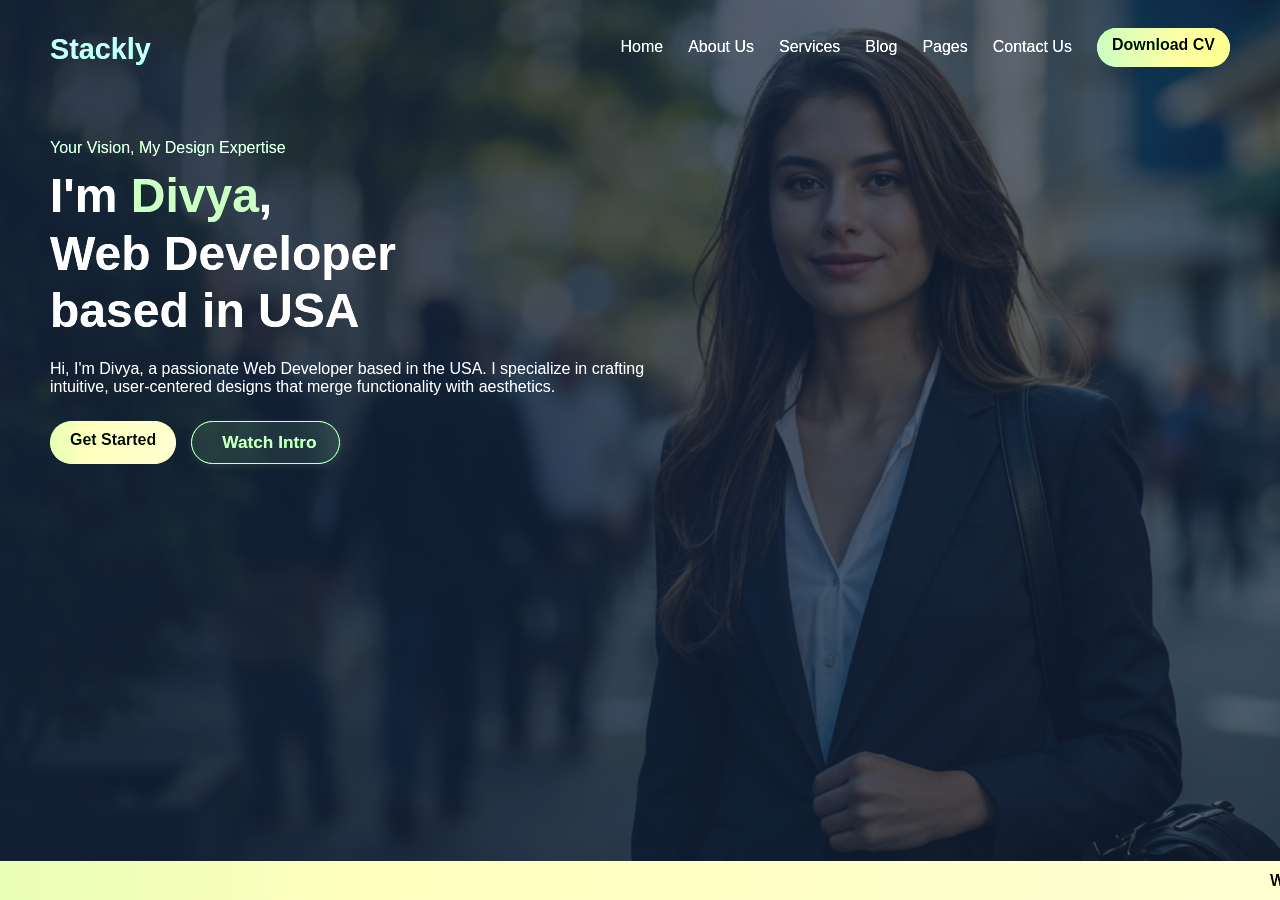
==== index.html @ 7c23a024 "Add files via upload" ====
<!DOCTYPE html>
<html lang="en">
<head>
  <meta charset="UTF-8" />
  <meta name="viewport" content="width=device-width, initial-scale=1.0" />
  <title>stackly  Portfolio</title>
  <link rel="stylesheet" href="style.css" />
</head>
<body>
  <header class="hero">
    <div class="container">
    <nav class="navbar">
      <div class="logo">Stackly</div>
      <div class="nav-toggle" id="navToggle" aria-label="Toggle navigation" tabindex="0">
        <span></span>
        <span></span>
        <span></span>
      </div>
      <ul class="nav-links" id="navLinks">
        <li><a href="home2.html">Home</a></li>
        <li><a href="about.html">About Us</a></li>
        <li><a href="service.html">Services</a></li>
        <li><a href="blog.html">Blog</a></li>
        <li><a href="404.html">Pages</a></li>
        <li><a href="404.html">Contact Us</a></li>
        <li><a href="404.html" class="btn">Download CV</a></li>
      </ul>
    </nav>

    <div class="hero-content">
      <div class="text">
        <p class="subtitle">Your Vision, My Design Expertise</p>
        <h1>I'm <span class="highlight">divya</span>,<br>Web Developer<br>based in USA</h1>
        <p class="description">
          Hi, I'm Divya, a passionate Web Developer based in the USA. I specialize in crafting intuitive, user-centered designs that merge functionality with aesthetics.
        </p>
        
<div class="buttons">
  <a href="404.html" class="btn">Get Started</a>
  <a href="404.html" class="watch-btn" target="_blank">
    <i class="fas fa-play-circle"></i> Watch Intro
  </a>
</div>

      </div>
    </div>
    </div>
    <div class="service-scroll" data-text="WEBSITE DESIGN ✦ MOBILE APP DESIGN ✦ WIREFRAME DESIGN ✦ DASHBOARD DESIGN ✦ PRODUCT UX  WEBSITE DESIGN ✦ MOBILE APP DESIGN ✦ WIREFRAME DESIGN ✦ DASHBOARD DESIGN ✦ PRODUCT UX">
</div>
  </header>
  <script src="js/navbar.js"></script>
</body>
</html>
---- style.css ----
* {
  margin: 0;
  padding: 0;
  box-sizing: border-box;
}
body {
  font-family: 'Segoe UI', sans-serif;
  background-color: #0f1a2b;
  color: #fff;
  overflow-x: hidden;
}
.hero {
  background: linear-gradient(to right, rgba(15, 26, 43, 0.9), rgba(15, 26, 43, 0.7)),
              url('image/hero-bg.jpg') no-repeat top center/cover;
  min-height: 100vh;
  background-size: cover;
  background-position: top center;
  z-index: 1;
  position: relative;
  animation: fadeIn 2s ease-in;
  filter: brightness(1.25);
}

.container {
  padding: 20px 50px;

}
.navbar {
  display: flex;
  justify-content: space-between;
  align-items: center;
  
}
.logo {
  font-size: 1.8rem;
  font-weight: bold;
  color: #9effd8;
  animation: slideLeft 1s ease-out;
}
.nav-links {
  display: flex;
  gap: 25px;
  list-style: none;
  align-items: center;
}
.nav-links a {
  color: #fff;
  text-decoration: none;
  font-weight: 500;
  position: relative;
  transition: color 0.3s;
  overflow-x: auto;
  flex-wrap: wrap;
}
.nav-links a:hover {
  color: #aaffd1;
}
.nav-links .btn {
  background: linear-gradient(90deg, #a3ff9b, #e6ff74);
  padding: 8px 15px;
  border-radius: 20px;
  color: #000;
  font-weight: bold;
  white-space: nowrap;
  max-width: 100%;
  box-sizing: border-box;
  display: inline-block;
  margin: 8px 0;
  text-align: center;
  transition: transform 0.3s;
}
.nav-links .btn:hover {
  transform: scale(1.05);
}

/* Responsive Navbar Styles */
    .navbar {
      position: relative;
    }
    .nav-toggle {
      display: none;
      flex-direction: column;
      justify-content: center;
      width: 40px;
      height: 40px;
      cursor: pointer;
      z-index: 1001;
    }
    .nav-toggle span {
      height: 4px;
      width: 28px;
      background: #a4ff9f;
      margin: 5px 0;
      border-radius: 2px;
      transition: 0.3s;
      display: block;
    }
    @media (max-width: 900px) {
      .container {
        padding: 20px 15px;
      }
      .navbar {
        flex-direction: column;
        align-items: flex-start;
      }
      .nav-links {
        flex-direction: column;
        gap: 0;
        position: absolute;
        top: 60px;
        left: 0;
        width: 100%;
        background: rgba(15, 26, 43, 0.98);
        border-radius: 0 0 12px 12px;
        box-shadow: 0 8px 32px rgba(31,38,135,0.18);
        max-height: 0;
        overflow: hidden;
        transition: max-height 0.35s cubic-bezier(.68,-0.55,.27,1.55);
        z-index: 1000;
      }
      .nav-links.open {
        max-height: 500px;
        padding: 10px 0 15px 0;
      }
      .nav-links li {
        margin: 0;
        padding: 12px 24px;
        width: 100%;
        text-align: left;
        border-bottom: 1px solid rgba(255,255,255,0.07);
      }
      .nav-links li:last-child {
        border-bottom: none;
      }
      .nav-toggle {
        display: flex;
        position: absolute;
        right: 10px;
        top: 10px;
      }
    }
    @media (max-width: 600px) {
      .logo {
        font-size: 1.2rem;
      }
      .hero-content {
        padding-top: 30px;
      }
      .nav-links li {
        padding: 10px 16px;
        font-size: 1rem;
      }
    }
    /* Hamburger animation */
    .nav-toggle.active span:nth-child(1) {
      transform: translateY(9px) rotate(45deg);
    }
    .nav-toggle.active span:nth-child(2) {
      opacity: 0;
    }
    .nav-toggle.active span:nth-child(3) {
      transform: translateY(-9px) rotate(-45deg);
    }

.hero-content {
  display: flex;
  align-items: center;
  justify-content: space-between;
  padding-top: 60px;
  flex-wrap: wrap;
}
.text {
  max-width: 600px;
  animation: slideUp 1.5s ease forwards;
}
.subtitle {
  color: #c1ffc6;
  margin-bottom: 10px;
  opacity: 0;
  animation: fadeInText 1.2s ease-in-out forwards 0.2s;
}
h1 {
  font-size: 3rem;
  margin-bottom: 20px;
  line-height: 1.2;
  opacity: 0;
  animation: fadeInText 1.2s ease-in-out forwards 0.5s;
}
.highlight {
  color: #a4ff9f;
  text-transform: capitalize;
}
.description {
  margin-bottom: 25px;
  color: #d8d8d8;
  opacity: 0;
  animation: fadeInText 1.2s ease-in-out forwards 0.8s;
}
.buttons {
  display: flex;
  gap: 15px;
  opacity: 0;
  animation: fadeInText 1.2s ease-in-out forwards 1.1s;
}
.btn {
  background: linear-gradient(90deg, #baff91, #f8ffa8);
  padding: 10px 20px;
  border-radius: 30px;
  text-decoration: none;
  font-weight: bold;
  color: #000;
  animation: pulse 2s infinite;
}
.watch-btn {
  color: #a4ff9f;
  font-weight: bold;
  text-decoration: none;
  background: rgba(164,255,159,0.08);
  border-radius: 30px;
  padding: 10px 22px;
  display: inline-flex;
  align-items: center;
  gap: 8px;
  transition: background 0.2s, color 0.2s, transform 0.2s;
  font-size: 1.08rem;
  border: 1.5px solid #a4ff9f;
  box-shadow: 0 2px 8px rgba(164,255,159,0.08);
}
.watch-btn:hover {
  background: #a4ff9f;
  color: #212121;
  transform: scale(1.07);
}
.watch-btn i {
  font-size: 1.2em;
}
.image img {
  width: 350px;
  border-radius: 15px;
  box-shadow: 0 0 20px rgba(255, 255, 255, 0.1);
  opacity: 0;
  transform: translateX(80px);
  animation: slideRight 1.5s ease-out forwards 1.2s;
}

.service-scroll {
  position: absolute;
  bottom: 0;
  width: 100%;
  background: linear-gradient(90deg, #baff91, #f8ffa8);
  color: #000;
  padding: 10px;
  text-align: center;
  font-weight: bold;
  overflow: hidden;
  white-space: nowrap;
  margin: 0px;
}
.service-scroll::after {
  content: attr(data-text);
  display: inline-block;
  padding-left: 100%;
  animation: marquee 30s linear infinite;
}

/* Animations */
@keyframes fadeIn {
  0% {opacity: 0;}
  100% {opacity: 1;}
}

@keyframes slideUp {
  0% {transform: translateY(30px); opacity: 0;}
  100% {transform: translateY(0); opacity: 1;}
}

@keyframes slideRight {
  0% {transform: translateX(80px); opacity: 0;}
  100% {transform: translateX(0); opacity: 1;}
}

@keyframes slideLeft {
  0% {transform: translateX(-50px); opacity: 0;}
  100% {transform: translateX(0); opacity: 1;}
}

@keyframes fadeInText {
  0% {opacity: 0; transform: translateY(20px);}
  100% {opacity: 1; transform: translateY(0);}
}

@keyframes marquee {
  0% {transform: translateX(0);}
  100% {transform: translateX(-100%);}
}

@keyframes pulse {
  0%, 100% {box-shadow: 0 0 0 0 rgba(255,255,255,0.5);}
  50% {box-shadow: 0 0 15px 8px rgba(255,255,255,0);}
}

/* Responsive */
@media (max-width: 768px) {
  .hero-content {
    flex-direction: column;
    text-align: center;
  }
  .image img {
    width: 80%;
    margin-top: 20px;
  }
  .nav-links {
    flex-direction: column;
    gap: 10px;
  }
}

/* ...existing code... */

/* 404 Page Animation */
@keyframes bounceIn {
  0% {
    transform: scale(0.7);
    opacity: 0;
  }
  60% {
    transform: scale(1.05);
    opacity: 1;
  }
  80% {
    transform: scale(0.95);
  }
  100% {
    transform: scale(1);
    opacity: 1;
  }
}

/* 404 page card animation */
.notfound-card {
  animation: bounceIn 1s cubic-bezier(.68,-0.55,.27,1.55);
}

/* 404 code text animation */
.notfound-code {
  animation: pulse 2s infinite;
}

/* ...existing code... */
/* ...existing code... */

/* Neon Glow Animation for Logo */
@keyframes neonGlow {
  0%, 100% {
    text-shadow:
      0 0 8px #a4ff9f,
      0 0 16px #a4ff9f,
      0 0 24px #a4ff9f,
      0 0 32px #61379c;
    color: #a4ff9f;
  }
  50% {
    text-shadow:
      0 0 16px #fff,
      0 0 32px #a4ff9f,
      0 0 48px #61379c;
    color: #fff;
  }
}
.logo {
  /* ...existing code... */
  animation: slideLeft 1s ease-out, neonGlow 2.5s infinite alternate;
}

/* Floating Up Animation for Buttons */
@keyframes floatUp {
  0% { transform: translateY(0);}
  50% { transform: translateY(-10px);}
  100% { transform: translateY(0);}
}
.buttons .btn,
.buttons .watch-btn {
  animation: floatUp 2.5s ease-in-out infinite;
}

/* Animated Gradient Border for .btn */
@keyframes gradientBorder {
  0% { box-shadow: 0 0 0 0 #a4ff9f, 0 0 0 0 #61379c;}
  50% { box-shadow: 0 0 16px 4px #a4ff9f, 0 0 32px 8px #61379c;}
  100% { box-shadow: 0 0 0 0 #a4ff9f, 0 0 0 0 #61379c;}
}
.btn {
  /* ...existing code... */
  animation: pulse 2s infinite, gradientBorder 3s infinite;
}

/* Animated Underline on nav-links hover */
.nav-links a::after {
  content: '';
  display: block;
  width: 0;
  height: 2px;
  background: linear-gradient(90deg, #a4ff9f, #61379c);
  transition: width 0.4s cubic-bezier(.68,-0.55,.27,1.55);
  margin-top: 3px;
  border-radius: 2px;
}
.nav-links a:hover::after {
  width: 100%;
}

/* Hero Content Fade-in with Delay */
.hero-content > .text > * {
  opacity: 0;
  animation: fadeInText 1s forwards;
}
.hero-content > .text .subtitle { animation-delay: 0.2s;}
.hero-content > .text h1 { animation-delay: 0.5s;}
.hero-content > .text .description { animation-delay: 0.8s;}
.hero-content > .text .buttons { animation-delay: 1.1s;}

/* Parallax Effect for Hero Background */
.hero {
  background-attachment: fixed;
  background-position: top center;
  background-size: cover;
  position: relative;
  z-index: 1;
  min-height: 100vh;
  animation: fadeIn 2s ease-in;
}
@media (max-width: 900px) {
  .hero {
    background-attachment: scroll;
  }
}

/* Service Scroll Glow Animation */
@keyframes scrollGlow {
  0%, 100% { box-shadow: 0 0 0 0 #a4ff9f;}
  50% { box-shadow: 0 0 16px 4px #a4ff9f;}
}
.service-scroll {
 
  animation: scrollGlow 2.5s infinite;
}


/* Add this to your <style> in about.html for grid line animation */
body::before {
  content: "";
  position: fixed;
  top: 0; left: 0; width: 100vw; height: 100vh;
  pointer-events: none;
  z-index: 0;
  background:
    repeating-linear-gradient(
      to right,
      rgba(164,255,159,0.07) 0px,
      rgba(164,255,159,0.07) 1px,
      transparent 1px,
      transparent 80px
    ),
    repeating-linear-gradient(
      to bottom,
      rgba(164,255,159,0.07) 0px,
      rgba(164,255,159,0.07) 1px,
      transparent 1px,
      transparent 80px
    );
  animation: gridMove 8s linear infinite;
}

@keyframes gridMove {
  0% { background-position: 0 0, 0 0; }
  100% { background-position: 80px 80px, 80px 80px; }
}
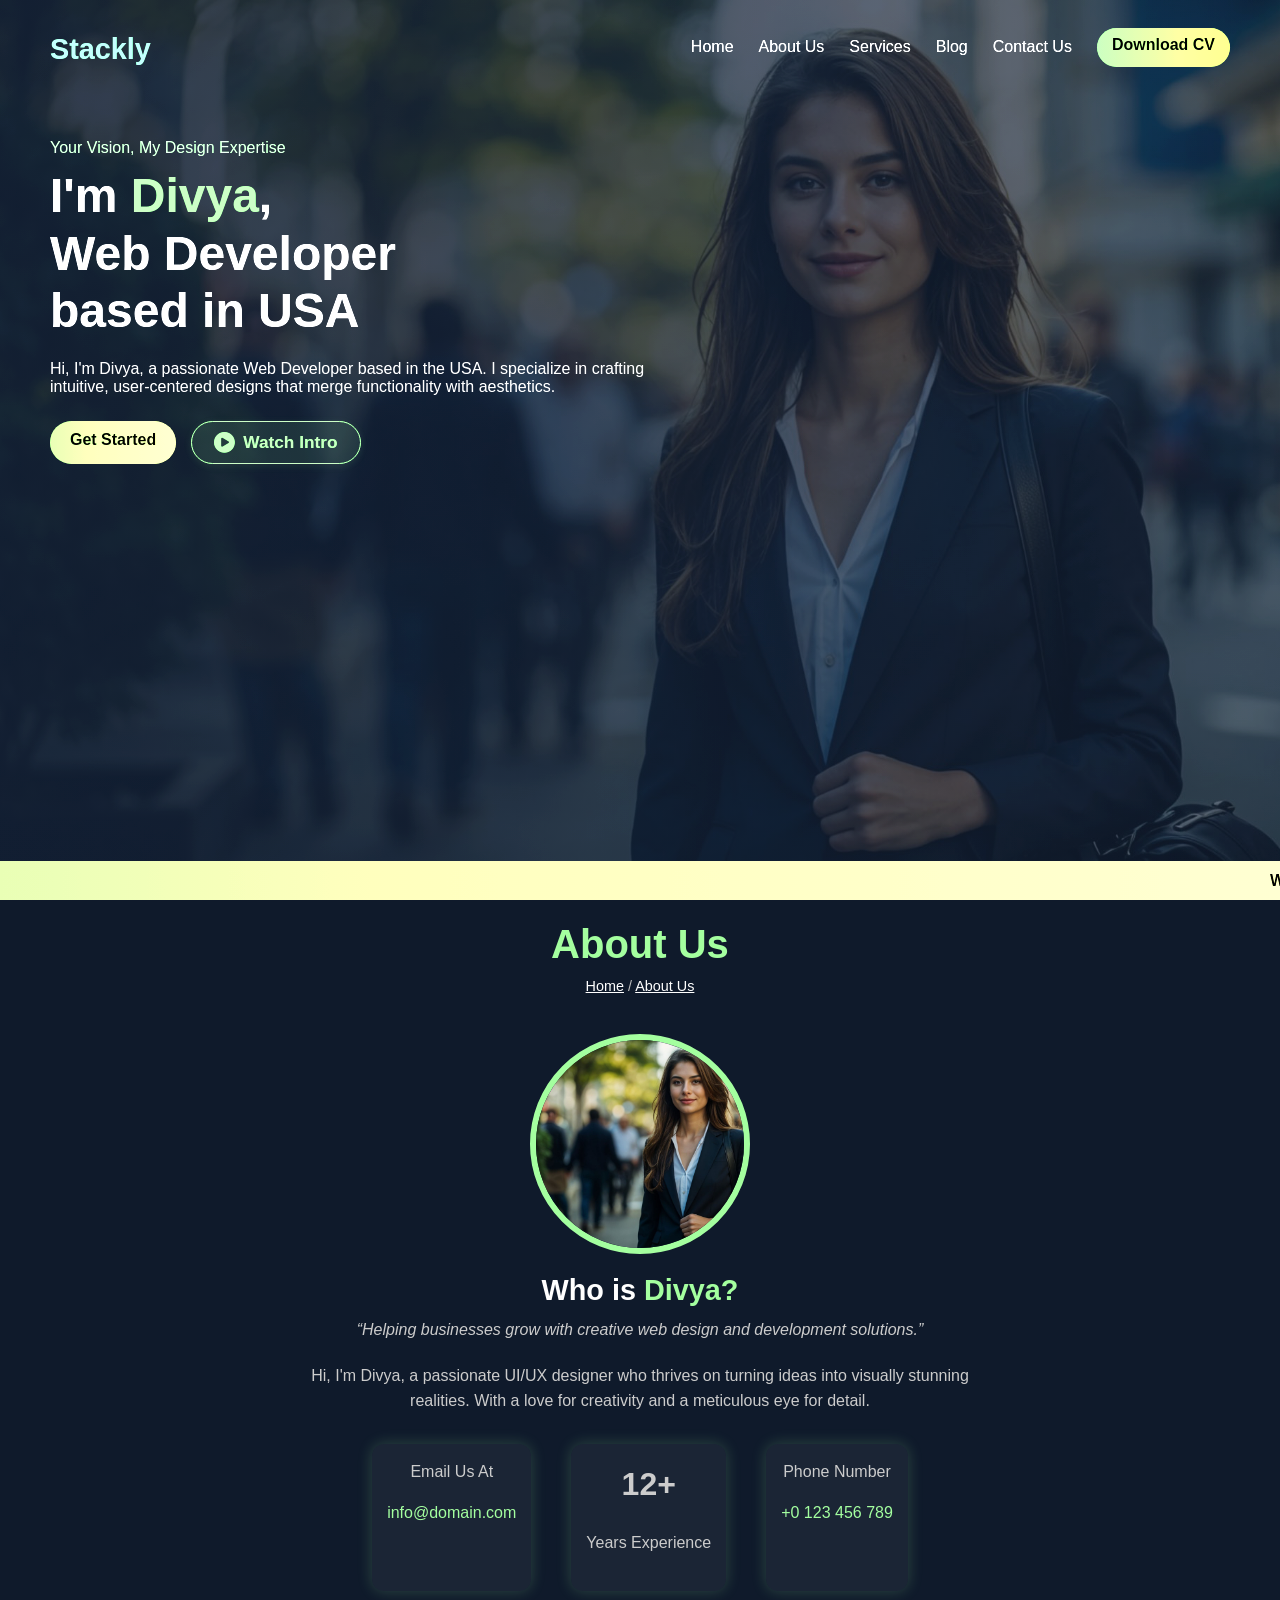
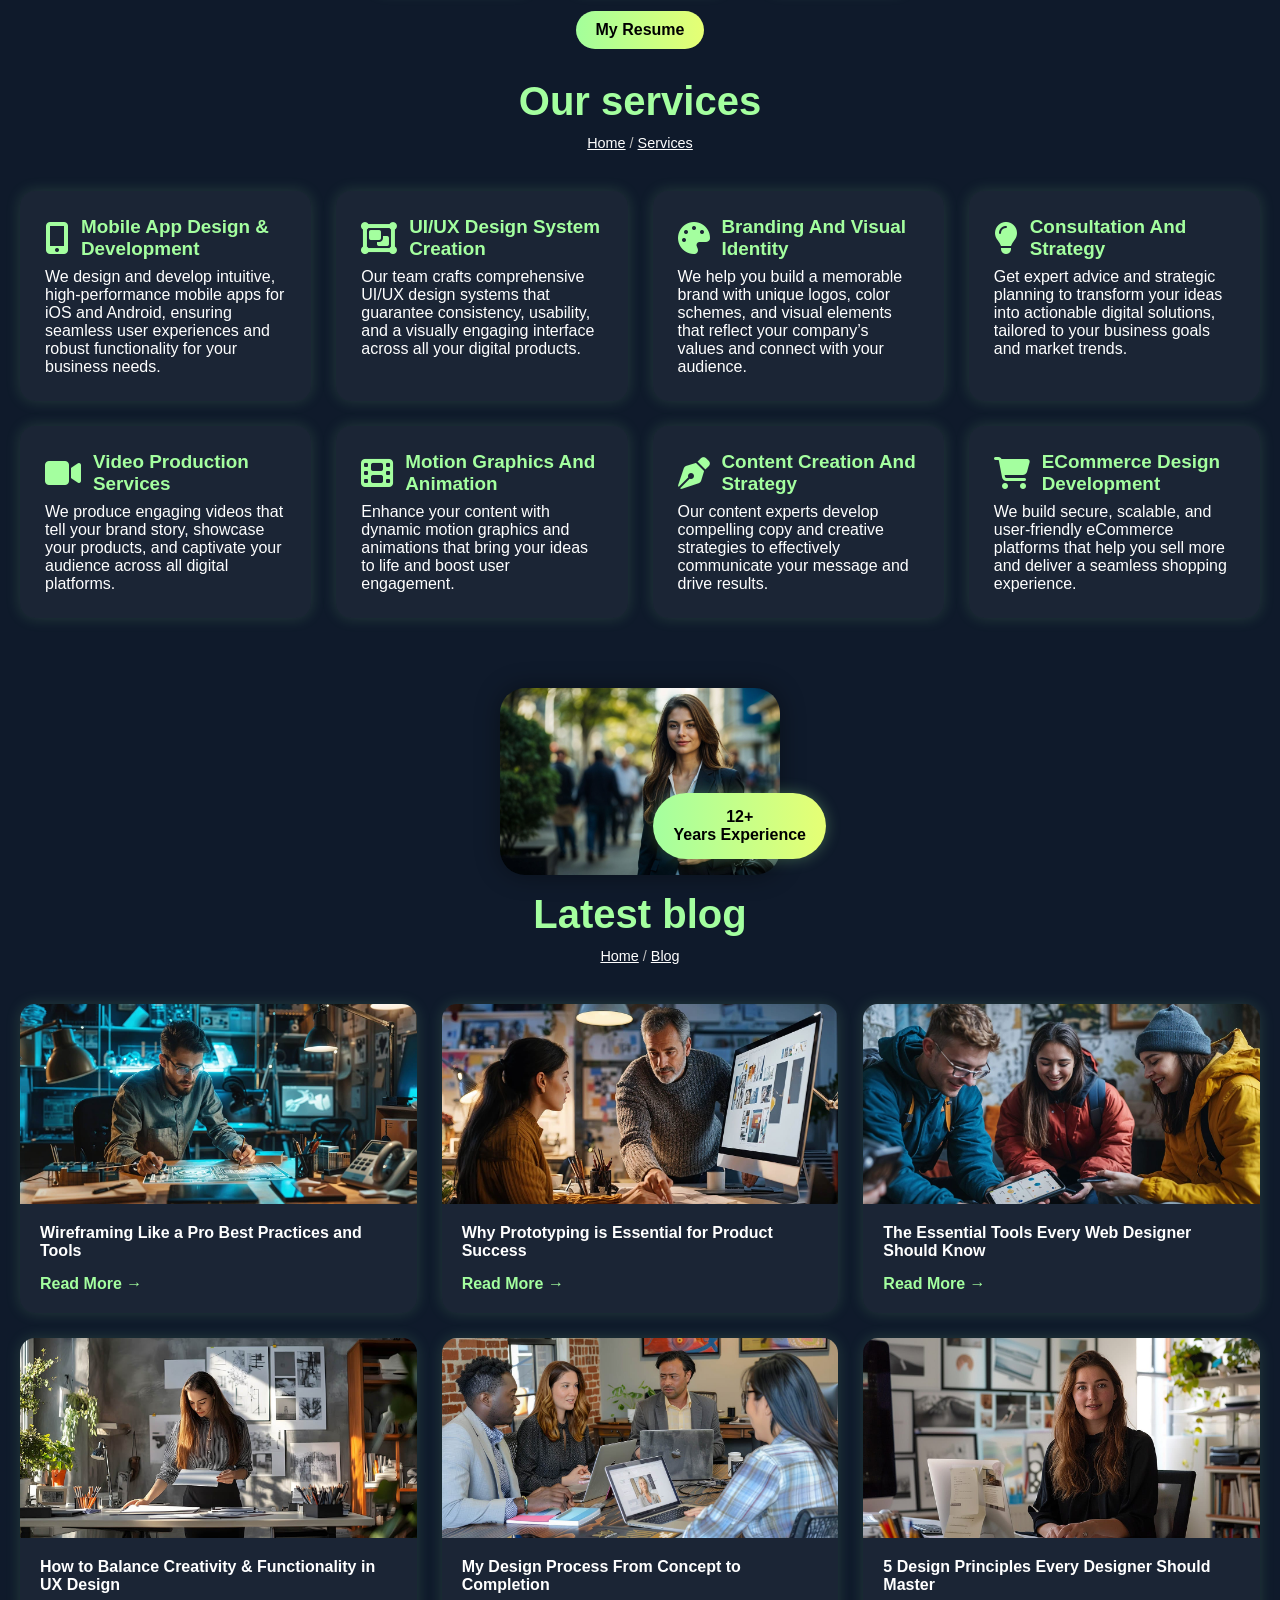
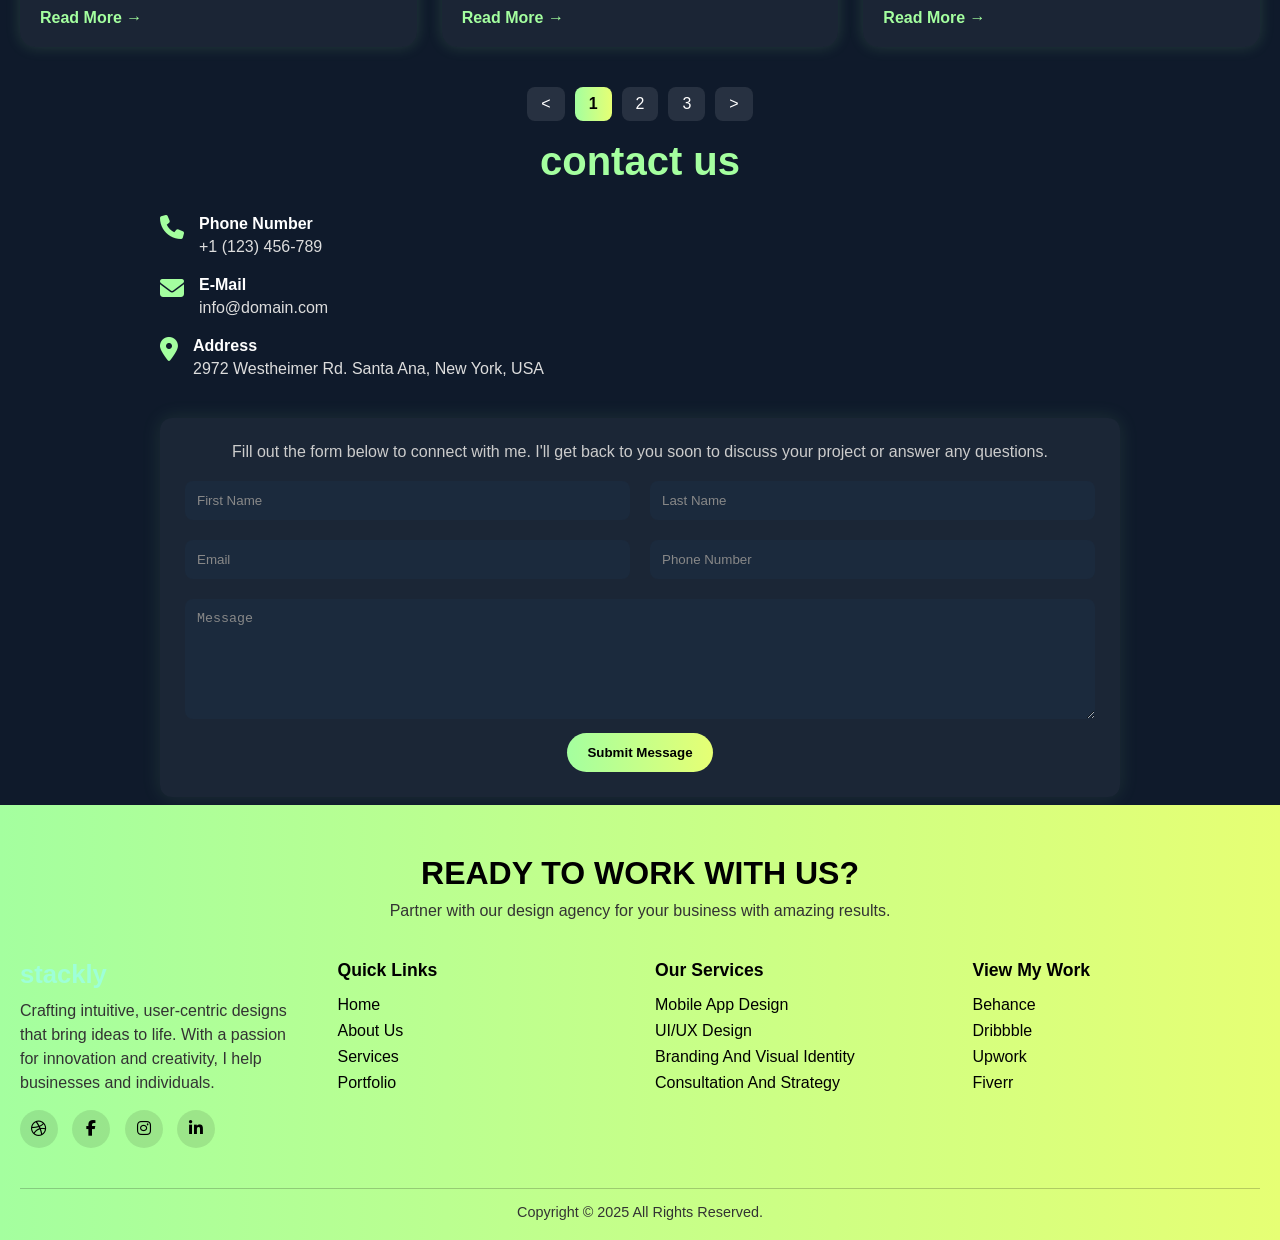
==== commit bc64585a: "Add files via upload" ====
--- a/index.html
+++ b/index.html
@@ -5,8 +5,10 @@
   <meta name="viewport" content="width=device-width, initial-scale=1.0" />
   <title>stackly  Portfolio</title>
   <link rel="stylesheet" href="style.css" />
+  <link rel="stylesheet" href="https://cdnjs.cloudflare.com/ajax/libs/font-awesome/6.4.2/css/all.min.css">
 </head>
 <body>
+  <!-- navbar start-->
   <header class="hero">
     <div class="container">
     <nav class="navbar">
@@ -17,16 +19,17 @@
         <span></span>
       </div>
       <ul class="nav-links" id="navLinks">
-        <li><a href="home2.html">Home</a></li>
+        <li><a href="index.html">Home</a></li>
         <li><a href="about.html">About Us</a></li>
         <li><a href="service.html">Services</a></li>
         <li><a href="blog.html">Blog</a></li>
-        <li><a href="404.html">Pages</a></li>
-        <li><a href="404.html">Contact Us</a></li>
+        <li><a href="contact.html">Contact Us</a></li>
         <li><a href="404.html" class="btn">Download CV</a></li>
       </ul>
     </nav>
-
+    <!-- navbar end-->
+
+    <!-- Hero Content start -->
     <div class="hero-content">
       <div class="text">
         <p class="subtitle">Your Vision, My Design Expertise</p>
@@ -34,7 +37,6 @@
         <p class="description">
           Hi, I'm Divya, a passionate Web Developer based in the USA. I specialize in crafting intuitive, user-centered designs that merge functionality with aesthetics.
         </p>
-        
 <div class="buttons">
   <a href="404.html" class="btn">Get Started</a>
   <a href="404.html" class="watch-btn" target="_blank">
@@ -48,6 +50,334 @@
     <div class="service-scroll" data-text="WEBSITE DESIGN ✦ MOBILE APP DESIGN ✦ WIREFRAME DESIGN ✦ DASHBOARD DESIGN ✦ PRODUCT UX  WEBSITE DESIGN ✦ MOBILE APP DESIGN ✦ WIREFRAME DESIGN ✦ DASHBOARD DESIGN ✦ PRODUCT UX">
 </div>
   </header>
+  <!-- Hero Content end -->
+
+  <!-- About  Section start -->
+  <section class="about-section scroll-animate.visible">
+    <h1>About <span>Us</span></h1>
+    <p class="breadcrumb">
+  <a href="index.html" style="color:white; ">Home</a> / 
+  <a href=""  style="color: white;">About Us</a>
+</p>
+
+    <img src="image/hero-bg.jpg" alt="Profile" class="profile-pic">
+
+    <div class="about-content">
+      <h2>Who is <span>Divya?</span></h2>
+      <p><i>“Helping businesses grow with creative web design and development solutions.”</i></p>
+      <p>
+        Hi, I'm Divya, a passionate UI/UX designer who thrives on turning ideas into visually 
+        stunning realities. With a love for creativity and a meticulous eye for detail.
+      </p>
+
+      <div class="about-info">
+        <div>
+          <p>Email Us At</p>
+          <a href="mailto:info@domain.com">info@domain.com</a>
+        </div>
+        <div>
+          <p class="experience"><span id="exp-counter">1</span>+</p>
+          <p>Years Experience</p>
+        </div>
+        <div>
+          <p>Phone Number</p>
+          <a href="tel:+0123456789">+0 123 456 789</a>
+        </div>
+      </div>
+
+      <a href="404.html" class="btn-resume">My Resume</a>
+    </div>
+  </section>
+
+  <!-- about section end-->
+
+  <!-- Services Section start --> 
+  <section class="services-section scroll-animate.visible">
+    <h1>Our <span>services</span></h1>
+    <p class="breadcrumb">
+  <a href="index.html" style="color:white; ">Home</a> / 
+  <a href=""  style="color: white;">Services</a>
+</p>
+
+    <!-- ...existing code... -->
+<div class="services-grid">
+  <div class="service-card">
+    <div class="service-title">
+      <i class="fas fa-mobile-alt"></i>
+      <h3>Mobile App Design & Development</h3>
+    </div>
+    <p>
+      We design and develop intuitive, high-performance mobile apps for iOS and Android, ensuring seamless user experiences and robust functionality for your business needs.
+    </p>
+  </div>
+  <div class="service-card">
+    <div class="service-title">
+      <i class="fas fa-object-group"></i>
+      <h3>UI/UX Design System Creation</h3>
+    </div>
+    <p>
+      Our team crafts comprehensive UI/UX design systems that guarantee consistency, usability, and a visually engaging interface across all your digital products.
+    </p>
+  </div>
+  <div class="service-card">
+    <div class="service-title">
+      <i class="fas fa-palette"></i>
+      <h3>Branding And Visual Identity</h3>
+    </div>
+    <p>
+      We help you build a memorable brand with unique logos, color schemes, and visual elements that reflect your company’s values and connect with your audience.
+    </p>
+  </div>
+  <div class="service-card">
+    <div class="service-title">
+      <i class="fas fa-lightbulb"></i>
+      <h3>Consultation And Strategy</h3>
+    </div>
+    <p>
+      Get expert advice and strategic planning to transform your ideas into actionable digital solutions, tailored to your business goals and market trends.
+    </p>
+  </div>
+  <div class="service-card">
+    <div class="service-title">
+      <i class="fas fa-video"></i>
+      <h3>Video Production Services</h3>
+    </div>
+    <p>
+      We produce engaging videos that tell your brand story, showcase your products, and captivate your audience across all digital platforms.
+    </p>
+  </div>
+  <div class="service-card">
+    <div class="service-title">
+      <i class="fas fa-film"></i>
+      <h3>Motion Graphics And Animation</h3>
+    </div>
+    <p>
+      Enhance your content with dynamic motion graphics and animations that bring your ideas to life and boost user engagement.
+    </p>
+  </div>
+  <div class="service-card">
+    <div class="service-title">
+      <i class="fas fa-pen-nib"></i>
+      <h3>Content Creation And Strategy</h3>
+    </div>
+    <p>
+      Our content experts develop compelling copy and creative strategies to effectively communicate your message and drive results.
+    </p>
+  </div>
+  <div class="service-card">
+    <div class="service-title">
+      <i class="fas fa-shopping-cart"></i>
+      <h3>ECommerce Design Development</h3>
+    </div>
+    <p>
+      We build secure, scalable, and user-friendly eCommerce platforms that help you sell more and deliver a seamless shopping experience.
+    </p>
+  </div>
+</div>
+<!-- ...existing code... -->
+
+    <!-- Bottom Profile -->
+    <div class="profile-section">
+      <img src="image/hero-bg.jpg" alt="Profile" class="profile-img">
+      <div>
+          <p class="experience-badge"><span id="exp-counter">12</span>+ <br> Years Experience</p>
+        </div>
+    </div> 
+  </section>
+  
+  <!-- Services Section end-->
+
+
+   <!--blog section start-->  
+
+  <section class="blog-section scroll-animate.visible">
+    <h1>Latest <span>blog</span></h1>
+    <p class="breadcrumb">
+  <a href="index.html" style="color:white; ">Home</a> / 
+  <a href=""  style="color: white;">Blog</a>
+</p>
+    <!-- Blog Grid -->
+    <div class="blog-grid">
+      <div class="blog-card">
+        <img src="image/blog 1.jpeg" alt="Blog 1">
+        <div class="blog-content">
+          <h3>Wireframing Like a Pro Best Practices and Tools</h3>
+          <a href="blog-single.html">Read More →</a>
+        </div>
+      </div>
+      <div class="blog-card">
+        <img src="image/blog 2.jpeg" alt="Blog 2">
+        <div class="blog-content">
+          <h3>Why Prototyping is Essential for Product Success</h3>
+          <a href="blog-single.html">Read More →</a>
+        </div>
+      </div>
+      <div class="blog-card">
+        <img src="image/blog 3.jpeg" alt="Blog 3">
+        <div class="blog-content">
+          <h3>The Essential Tools Every Web Designer Should Know</h3>
+          <a href="blog-single.html">Read More →</a>
+        </div>
+      </div>
+      <div class="blog-card">
+        <img src="image/blog 4.jpeg" alt="Blog 4">
+        <div class="blog-content">
+          <h3>How to Balance Creativity & Functionality in UX Design</h3>
+          <a href="blog-single.html">Read More →</a>
+        </div>
+      </div>
+      <div class="blog-card">
+        <img src="image/blog 5.jpeg" alt="Blog 5">
+        <div class="blog-content">
+          <h3>My Design Process From Concept to Completion</h3>
+          <a href="blog-single.html">Read More →</a>
+        </div>
+      </div>
+      <div class="blog-card">
+        <img src="image/blog 6.jpeg" alt="Blog 6">
+        <div class="blog-content">
+          <h3>5 Design Principles Every Designer Should Master</h3>
+          <a href="blog-single.html">Read More →</a>
+        </div>
+      </div>
+    </div>
+
+    <!-- Pagination -->
+    <div class="pagination">
+      <a href="#">&lt;</a>
+      <a href="#" class="active">1</a>
+      <a href="#">2</a>
+      <a href="#">3</a>
+      <a href="#">&gt;</a>
+    </div>
+  </section>
+  <!--blog section end-->
+
+
+
+  <!-- Contact Section start -->
+
+  <section class="contact-section scroll-animate.visible">
+    <!-- Heading -->
+    <h1> <span> contact us</span></h1>
+    <p class="breadcrumb">
+  <a href="index.html" style="color:white; "></a> 
+  <a href=""  style="color: white;"></a>
+</p>
+
+    
+
+    <!-- Info -->
+    <div class="contact-info">
+      <div class="contact-item">
+        <i class="fas fa-phone"></i>
+        <p>
+          <strong>Phone Number</strong>
+          +1 (123) 456-789
+        </p>
+      </div>
+      <div class="contact-item">
+        <i class="fas fa-envelope"></i>
+        <p>
+          <strong>E-Mail</strong>
+          info@domain.com
+        </p>
+      </div>
+      <div class="contact-item">
+        <i class="fas fa-map-marker-alt"></i>
+        <p>
+          <strong>Address</strong>
+          2972 Westheimer Rd. Santa Ana, New York, USA
+        </p>
+      </div>
+    </div>
+
+    <!-- Contact Form -->
+    <form class="contact-form">
+      <p>Fill out the form below to connect with me. I'll get back to you soon to discuss your project or answer any questions.</p>
+      
+      <div class="form-row">
+        <input type="text" placeholder="First Name" required>
+        <input type="text" placeholder="Last Name" required>
+      </div>
+      <div class="form-row">
+        <input type="email" placeholder="Email" required>
+        <input type="text" placeholder="Phone Number" required>
+      </div>
+      <textarea placeholder="Message" required></textarea>
+
+      <br>
+      <button type="submit" class="btn-submit">Submit Message</button>
+    </form>
+  </section>
+  <!-- Contact Section end -->
+
+
+  <!-- Footer Section start -->
+  <footer class="footer">
+    <div class="footer-top">
+      <h2>READY TO WORK WITH <span>US?</span></h2>
+      <p>Partner with our design agency for your business with amazing results.</p>
+    </div>
+
+    <div class="footer-content">
+      <!-- Left Logo + Text -->
+      <div class="footer-brand">
+        <h3 class="logo">stackly</h3>
+        <p>
+          Crafting intuitive, user-centric designs that bring ideas to life. 
+          With a passion for innovation and creativity, I help businesses and individuals.
+        </p>
+        <div class="social-icons">
+          <a href="#"><i class="fab fa-dribbble"></i></a>
+          <a href="#"><i class="fab fa-facebook-f"></i></a>
+          <a href="#"><i class="fab fa-instagram"></i></a>
+          <a href="#"><i class="fab fa-linkedin-in"></i></a>
+        </div>
+      </div>
+
+      <!-- Quick Links -->
+      <div class="footer-links">
+        <h4>Quick Links</h4>
+        <ul>
+          <li><a href="index.html">Home</a></li>
+          <li><a href="about.html">About Us</a></li>
+          <li><a href="services.html">Services</a></li>
+          <li><a href="portfolio.html">Portfolio</a></li>
+        </ul>
+      </div>
+
+      <!-- Services -->
+      <div class="footer-links">
+        <h4>Our Services</h4>
+        <ul>
+          <li><a href="#">Mobile App Design</a></li>
+          <li><a href="#">UI/UX Design</a></li>
+          <li><a href="#">Branding And Visual Identity</a></li>
+          <li><a href="#">Consultation And Strategy</a></li>
+        </ul>
+      </div>
+
+   
+      <div class="footer-links">
+        <h4>View My Work</h4>
+        <ul>
+          <li><a href="#">Behance</a></li>
+          <li><a href="#">Dribbble</a></li>
+          <li><a href="#">Upwork</a></li>
+          <li><a href="#">Fiverr</a></li>
+        </ul>
+      </div>
+    </div>
+
+    <div class="footer-bottom">
+      <p>Copyright © 2025 All Rights Reserved.</p>
+    </div>
+  </footer>
+     <!-- footer section end -->
+
   <script src="js/navbar.js"></script>
+  <script src="js/experienceCounter.js"></script>
+  <script src="js/scrol.js"></script>
 </body>
 </html>
--- a/style.css
+++ b/style.css
@@ -445,8 +445,6 @@
   animation: scrollGlow 2.5s infinite;
 }
 
-
-/* Add this to your <style> in about.html for grid line animation */
 body::before {
   content: "";
   position: fixed;
@@ -475,3 +473,679 @@
   0% { background-position: 0 0, 0 0; }
   100% { background-position: 80px 80px, 80px 80px; }
 }
+
+
+
+/* About Section start */
+    .about-section {
+      text-align: center;
+      padding: 20px 20px;
+      background: #0f1a2b;
+      color: #fff;
+      animation: fadeIn 1.5s ease-in ;
+    }
+    .about-section h1 {
+      font-size: 2.5rem;
+      margin-bottom: 10px;
+      color: #a4ff9f;
+      animation: slideDown 1s ease-out forwards;
+    }
+    .about-section p.breadcrumb {
+      font-size: 0.9rem;
+      color: #bbb;
+      margin-bottom: 40px;
+      animation: fadeInText 1.2s ease-in-out forwards;
+    }
+    .about-services {
+      background: linear-gradient(90deg, #a4ff9f, #e6ff74);
+      padding: 12px;
+      font-weight: bold;
+      margin-bottom: 50px;
+      color: #000;
+      animation: marquee 20s linear infinite;
+      white-space: nowrap;
+    }
+
+    /* Profile */
+    .profile-pic {
+      width: 220px;
+      height: 220px;
+      border-radius: 50%;
+      border: 6px solid #a4ff9f;
+      margin: 0 auto 20px auto;
+      display: block;
+      object-fit: cover;
+      opacity: 0;
+      transform: scale(0.7);
+      animation: bounceIn 1.2s forwards 0.5s;
+      animation-fill-mode: forwards;
+      opacity: 1;
+    }
+
+    /* Content */
+    .about-content {
+      max-width: 700px;
+      margin: auto;
+      text-align: center;
+      animation: slideUp 1.2s ease-out forwards;
+    }
+    .about-content h2 {
+      font-size: 1.8rem;
+      margin: 20px 0 10px;
+    }
+    .about-content h2 span {
+      color: #a4ff9f;
+    }
+    .about-content p {
+      color: #ccc;
+      line-height: 1.6;
+      margin-bottom: 20px;
+      animation: fadeInText 1.5s ease forwards;
+    }
+
+    /* Info Boxes */
+    .about-info {
+      display: flex;
+      justify-content: center;
+      gap: 40px;
+      margin-top: 30px;
+      flex-wrap: wrap;
+    }
+    .about-info div {
+      text-align: center;
+      padding: 15px;
+      border-radius: 12px;
+      background: rgba(255, 255, 255, 0.05);
+      box-shadow: 0 0 15px rgba(164, 255, 159, 0.2);
+      transition: transform 0.3s;
+      animation: floatUp 3s ease-in-out infinite;
+    }
+    .about-info div:hover {
+      transform: scale(1.05);
+    }
+    .about-info a {
+      color: #a4ff9f;
+      text-decoration: none;
+    }
+    .experience {
+      font-size: 2rem;
+      font-weight: bold;
+      color: #a4ff9f;
+    }
+
+    /* Button */
+    .btn-resume {
+      display: inline-block;
+      margin-top: 20px;
+      padding: 10px 20px;
+      border-radius: 25px;
+      background: linear-gradient(90deg, #a3ff9b, #e6ff74);
+      color: #000;
+      font-weight: bold;
+      text-decoration: none;
+      animation: pulse 2s infinite, gradientBorder 3s infinite;
+    }
+
+    /* Animations */
+    @keyframes fadeIn { from {opacity: 0;} to {opacity: 1;} }
+    @keyframes slideDown { 0% {transform: translateY(-30px); opacity: 0;} 100% {transform: translateY(0); opacity: 1;} }
+    @keyframes slideUp { 0% {transform: translateY(30px); opacity: 0;} 100% {transform: translateY(0); opacity: 1;} }
+    @keyframes fadeInText { 0% {opacity: 0; transform: translateY(20px);} 100% {opacity: 1; transform: translateY(0);} }
+    @keyframes bounceIn {
+      0% { transform: scale(0.5); opacity: 0; }
+      60% { transform: scale(1.2); opacity: 1; }
+      80% { transform: scale(0.95); }
+      100% { transform: scale(1); opacity: 1; }
+    }
+    @keyframes floatUp {
+      0% { transform: translateY(0); }
+      50% { transform: translateY(-10px); }
+      100% { transform: translateY(0); }
+    }
+    @keyframes pulse {
+      0%, 100% { box-shadow: 0 0 0 0 rgba(255,255,255,0.5); }
+      50% { box-shadow: 0 0 15px 8px rgba(255,255,255,0); }
+    }
+    @keyframes gradientBorder {
+      0% { box-shadow: 0 0 0 0 #a4ff9f, 0 0 0 0 #61379c;}
+      50% { box-shadow: 0 0 16px 4px #a4ff9f, 0 0 32px 8px #61379c;}
+      100% { box-shadow: 0 0 0 0 #a4ff9f, 0 0 0 0 #61379c;}
+    }
+    @keyframes marquee {
+      0% { transform: translateX(0); }
+      100% { transform: translateX(-100%); }
+    }
+
+    /* Responsive */
+    @media (max-width: 768px) {
+      .about-content h2 { font-size: 1.5rem; }
+      .profile-pic { width: 180px; height: 180px; }
+      .about-info { gap: 20px; }
+    }
+    @media (max-width: 480px) {
+      .about-section { padding: 50px 15px; }
+      .about-section h1 { font-size: 2rem; }
+      .about-content p { font-size: 0.95rem; }
+      .about-info { flex-direction: column; }
+    }
+
+
+/* About Section start */ 
+
+
+ /* service Section start */
+    .services-section {
+      text-align: center;
+      padding: 8px 20px;
+      background: #0f1a2b;
+      color: #fff;
+    }
+    .services-section h1 {
+      font-size: 2.5rem;
+      margin-bottom: 10px;
+      color: #a4ff9f;
+      animation: slideDown 1s ease-out forwards;
+    }
+    .services-section p.breadcrumb {
+      font-size: 0.9rem;
+      color: #bbb;
+      margin-bottom: 40px;
+    }
+    .services-banner {
+      background: linear-gradient(90deg, #a4ff9f, #e6ff74);
+      padding: 12px;
+      font-weight: bold;
+      color: #000;
+      margin-bottom: 50px;
+      white-space: nowrap;
+      animation: marquee 25s linear infinite;
+    }
+
+    /* Grid Cards */
+    .services-grid {
+      display: grid;
+      grid-template-columns: repeat(auto-fit, minmax(250px, 1fr));
+      gap: 25px;
+      margin-bottom: 70px;
+    }
+    .service-card {
+      background: rgba(255,255,255,0.05);
+      padding: 25px;
+      border-radius: 15px;
+      text-align: left;
+      box-shadow: 0 0 15px rgba(164,255,159,0.15);
+      transition: transform 0.3s;
+      animation: fadeIn 1.2s ease forwards;
+    }
+    .service-card:hover {
+      transform: translateY(-8px);
+      box-shadow: 0 8px 20px rgba(164,255,159,0.3);
+    }
+    .service-card h3 {
+      font-size: 1rem;
+      color: #fff;
+      margin-top: 10px;
+    }
+
+    /* Bottom Profile Section */
+    .profile-section {
+      position: relative;
+      text-align: center;
+      margin-top: 50px;
+    }
+    .profile-img {
+      width: 280px;
+      border-radius: 25px;
+      display: block;
+      margin: auto;
+      object-fit: cover;
+      box-shadow: 0 0 25px rgba(0,0,0,0.4);
+      animation: bounceIn 1.2s forwards 0.5s;
+      animation-fill-mode: forwards;
+    }
+    .experience-badge {
+      position: absolute;
+      bottom: 15px;
+      right: 35%;
+      background: linear-gradient(90deg, #a4ff9f, #e6ff74);
+      color: #000;
+      font-weight: bold;
+      padding: 15px 20px;
+      border-radius: 50px;
+      font-size: 1rem;
+      box-shadow: 0 0 15px rgba(164,255,159,0.3);
+      animation: pulse 2s infinite;
+      animation: floatUp 3.5s ease-in-out infinite;
+    }
+    .service-card i {
+      font-size: 2.1rem;
+      color: #a4ff9f;
+      margin-bottom: 12px;
+      display: block;
+      animation: pulse 2s infinite;
+    }
+    
+    
+.service-title {
+  display: flex;
+  align-items: center;
+  gap: 12px;
+  margin-bottom: 8px;
+}
+.service-title i {
+  font-size: 2rem;
+  color: #a4ff9f;
+  margin-bottom: 0;
+  animation: pulse 2s infinite;
+}
+.service-title h3 {
+  margin: 0;
+  font-size: 1.18rem;
+  font-weight: 700;
+  color: #a4ff9f;
+}
+    /* Animations */
+    @keyframes slideDown {
+      0% { transform: translateY(-30px); opacity: 0; }
+      100% { transform: translateY(0); opacity: 1; }
+    }
+    @keyframes fadeIn {
+      0% { opacity: 0; transform: translateY(20px); }
+      100% { opacity: 1; transform: translateY(0); }
+    }
+    @keyframes bounceIn {
+      0% { transform: scale(0.5); opacity: 0; }
+      60% { transform: scale(1.1); opacity: 1; }
+      80% { transform: scale(0.95); }
+      100% { transform: scale(1); }
+    }
+    @keyframes pulse {
+      0%, 100% { box-shadow: 0 0 0 0 rgba(255,255,255,0.4); }
+      50% { box-shadow: 0 0 15px 6px rgba(255,255,255,0); }
+    }
+    @keyframes marquee {
+      0% { transform: translateX(0); }
+      100% { transform: translateX(-100%); }
+    }
+
+    /* Responsive */
+    @media (max-width: 768px) {
+      .services-section h1 { font-size: 2rem; }
+      .services-grid { grid-template-columns: repeat(auto-fit, minmax(200px, 1fr)); }
+      .profile-img { width: 220px; }
+      .experience-badge { right: 25%; font-size: 0.9rem; }
+    }
+    @media (max-width: 480px) {
+      .services-section { padding: 50px 15px; }
+      .experience-badge { right: 20%; bottom: 10px; font-size: 0.8rem; }
+    }
+  
+  /* service section end*/ 
+  
+  
+
+  /* Blog Section start*/
+    .blog-section {
+      text-align: center;
+      padding: 8px 20px;
+      background: #0f1a2b;
+      color: #fff;
+    }
+    .blog-section h1 {
+      font-size: 2.5rem;
+      margin-bottom: 10px;
+      color: #a4ff9f;
+      animation: slideDown 1s ease-out forwards;
+    }
+    .blog-section p.breadcrumb {
+      font-size: 0.9rem;
+      color: #bbb;
+      margin-bottom: 40px;
+    }
+    .blog-banner {
+      background: linear-gradient(90deg, #a4ff9f, #e6ff74);
+      padding: 12px;
+      font-weight: bold;
+      color: #000;
+      margin-bottom: 50px;
+      white-space: nowrap;
+      animation: marquee 25s linear infinite;
+    }
+
+    /* Blog Grid */
+    .blog-grid {
+      display: grid;
+      grid-template-columns: repeat(auto-fit, minmax(350px, 1fr));
+      gap: 25px;
+    }
+    .blog-card {
+      background: rgba(255,255,255,0.05);
+      border-radius: 15px;
+      overflow: hidden;
+      box-shadow: 0 0 15px rgba(164,255,159,0.15);
+      transition: transform 0.3s, box-shadow 0.3s;
+      animation: fadeIn 1.2s ease forwards;
+    }
+    .blog-card:hover {
+      transform: translateY(-8px);
+      box-shadow: 0 8px 20px rgba(164,255,159,0.3);
+    }
+    .blog-card img {
+      width: 100%;
+      height: 200px;
+      object-fit: cover;
+      display: block;
+    }
+    .blog-content {
+      padding: 20px;
+      text-align: left;
+    }
+    .blog-content h3 {
+      font-size: 1rem;
+      color: #fff;
+      margin-bottom: 10px;
+    }
+    .blog-content a {
+      display: inline-block;
+      margin-top: 5px;
+      color: #a4ff9f;
+      text-decoration: none;
+      font-weight: bold;
+      transition: color 0.3s;
+    }
+    .blog-content a:hover {
+      color: #e6ff74;
+    }
+
+    /* Pagination */
+    .pagination {
+      margin-top: 40px;
+      display: flex;
+      justify-content: center;
+      gap: 10px;
+    }
+    .pagination a {
+      display: inline-block;
+      padding: 8px 14px;
+      border-radius: 8px;
+      background: rgba(255,255,255,0.1);
+      color: #fff;
+      text-decoration: none;
+      transition: all 0.3s;
+    }
+    .pagination a.active {
+      background: linear-gradient(90deg, #a4ff9f, #e6ff74);
+      color: #000;
+      font-weight: bold;
+    }
+    .pagination a:hover {
+      background: #a4ff9f;
+      color: #000;
+    }
+
+    /* Animations */
+    @keyframes slideDown {
+      0% { transform: translateY(-30px); opacity: 0; }
+      100% { transform: translateY(0); opacity: 1; }
+    }
+    @keyframes fadeIn {
+      0% { opacity: 0; transform: translateY(20px); }
+      100% { opacity: 1; transform: translateY(0); }
+    }
+    @keyframes marquee {
+      0% { transform: translateX(0); }
+      100% { transform: translateX(-100%); }
+    }
+
+    /* Responsive */
+    @media (max-width: 768px) {
+      .blog-section h1 { font-size: 2rem; }
+      .blog-card img { height: 180px; }
+    }
+    @media (max-width: 480px) {
+      .blog-section { padding: 50px 15px; }
+      .blog-card img { height: 160px; }
+    }
+  
+  /* blog section end*/ 
+
+  
+   /* Contact Section start */
+    .contact-section {
+      text-align: center;
+      max-width: 1000px;
+      margin: auto;
+      padding: 8px 20px;
+    }
+
+    .contact-section h1 {
+      font-size: 2.5rem;
+      margin-bottom: 10px;
+      color: #fff;
+    }
+    .contact-section h1 span {
+      color: #a4ff9f;
+    }
+    .breadcrumb {
+      font-size: 0.9rem;
+      color: #fff;
+      margin-bottom: 30px;
+    }
+
+    /* Banner */
+    .contact-banner {
+      background: linear-gradient(90deg, #a4ff9f, #e6ff74);
+      padding: 12px;
+      font-weight: bold;
+      color: #000;
+      margin-bottom: 40px;
+      white-space: nowrap;
+      animation: marquee 25s linear infinite;
+    }
+
+    /* Info Section */
+    .contact-info {
+      margin-bottom: 40px;
+    }
+    .contact-item {
+      display: flex;
+      align-items: flex-start;
+      margin-bottom: 20px;
+    }
+    .contact-item i {
+      font-size: 1.5rem;
+      margin-right: 15px;
+      color: #a4ff9f;
+    }
+    .contact-item p {
+      margin: 0;
+      color: #ddd;
+    }
+    .contact-item strong {
+      text-align:left;
+      display: block;
+      color: #fff;
+      margin-bottom: 5px;
+    }
+
+    /* Contact Form */
+    .contact-form {
+      background: rgba(255,255,255,0.05);
+      padding: 25px;
+      border-radius: 12px;
+      box-shadow: 0 0 20px rgba(164,255,159,0.1);
+      
+    }
+    .contact-form p {
+      margin-bottom: 20px;
+      color: #ccc;
+    }
+    .form-row {
+      display: flex;
+      gap: 20px;
+      
+      margin-bottom: 20px;
+    }
+    .form-row input {
+      flex: 1;
+      
+    }
+    .contact-form input,
+    .contact-form textarea {
+      width: 100%;
+      padding: 12px;
+      border: none;
+      border-radius: 8px;
+      background: #1b2a3d;
+      color: #fff;
+      outline: none;
+    }
+    .contact-form textarea {
+     min-height: 120px;
+      resize: vertical;
+    }
+    .contact-form input::placeholder,
+    .contact-form textarea::placeholder {
+      color: #888;
+    }
+
+    .btn-submit {
+      display: inline-block;
+      padding: 12px 20px;
+      border: none;
+      border-radius: 30px;
+      font-weight: bold;
+      background: linear-gradient(90deg, #a4ff9f, #e6ff74);
+      color: #000;
+      cursor: pointer;
+      transition: transform 0.3s;
+      margin-top: 10px;
+    }
+    .btn-submit:hover {
+      transform: scale(1.05);
+    }
+
+    /* Animations */
+    @keyframes marquee {
+      0% { transform: translateX(0); }
+      100% { transform: translateX(-100%); }
+    }
+
+    /* Responsive */
+    @media (max-width: 768px) {
+      .form-row {
+        flex-direction: column;
+        gap: 15px;
+      }
+      .contact-section h1 { font-size: 2rem; }
+    } 
+
+   /* Contact Section end */
+
+
+/* footer section start */
+
+.footer {
+  background: linear-gradient(90deg, #a4ff9f, #e6ff74);
+  color: #000;
+  padding: 50px 20px 20px;
+  font-family: 'Segoe UI', sans-serif;
+}
+.footer-top {
+  text-align: center;
+  margin-bottom: 40px;
+}
+.footer-top h2 {
+  font-size: 2rem;
+  margin-bottom: 10px;
+}
+.footer-top h2 span {
+  color: #000;
+}
+.footer-top p {
+  color: #333;
+}
+
+.footer-content {
+  display: grid;
+  grid-template-columns: repeat(auto-fit, minmax(220px, 1fr));
+  gap: 30px;
+  margin-bottom: 40px;
+}
+
+.footer-brand .logo {
+  font-size: 1.6rem;
+  font-weight: bold;
+  margin-bottom: 10px;
+}
+.footer-brand p {
+  margin-bottom: 15px;
+  color: #333;
+  line-height: 1.5;
+  font-weight: 500;
+}
+
+.social-icons a {
+  display: inline-block;
+  margin-right: 10px;
+  width: 38px;
+  height: 38px;
+  border-radius: 50%;
+  background: rgba(0,0,0,0.1);
+  color: #000;
+  text-align: center;
+  line-height: 38px;
+  transition: all 0.3s;
+}
+.social-icons a:hover {
+  background: #000;
+  color: #a4ff9f;
+}
+
+.footer-links h4 {
+  font-size: 1.1rem;
+  margin-bottom: 15px;
+}
+.footer-links ul {
+  list-style: none;
+  padding: 0;
+  margin: 0;
+}
+.footer-links ul li {
+  margin-bottom: 8px;
+}
+.footer-links ul li a {
+  text-decoration: none;
+  color: #000;
+  transition: color 0.3s;
+  font-weight: 500;
+}
+.footer-links ul li a:hover {
+  color: #333;
+}
+
+.footer-bottom {
+  text-align: center;
+  border-top: 1px solid rgba(0,0,0,0.2);
+  padding-top: 15px;
+  font-size: 0.9rem;
+  color: #333;
+}
+
+/* Responsive */
+@media (max-width: 768px) {
+  .footer-top h2 { font-size: 1.6rem; }
+}
+
+/* footer section end */
+
+.scroll-animate {
+  opacity: 0;
+  transform: translateY(60px);
+  transition: opacity 0.8s cubic-bezier(.68,-0.55,.27,1.55), transform 0.8s cubic-bezier(.68,-0.55,.27,1.55);
+  will-change: opacity, transform;
+}
+.scroll-animate.visible {
+  opacity: 1;
+  transform: translateY(0);
+}
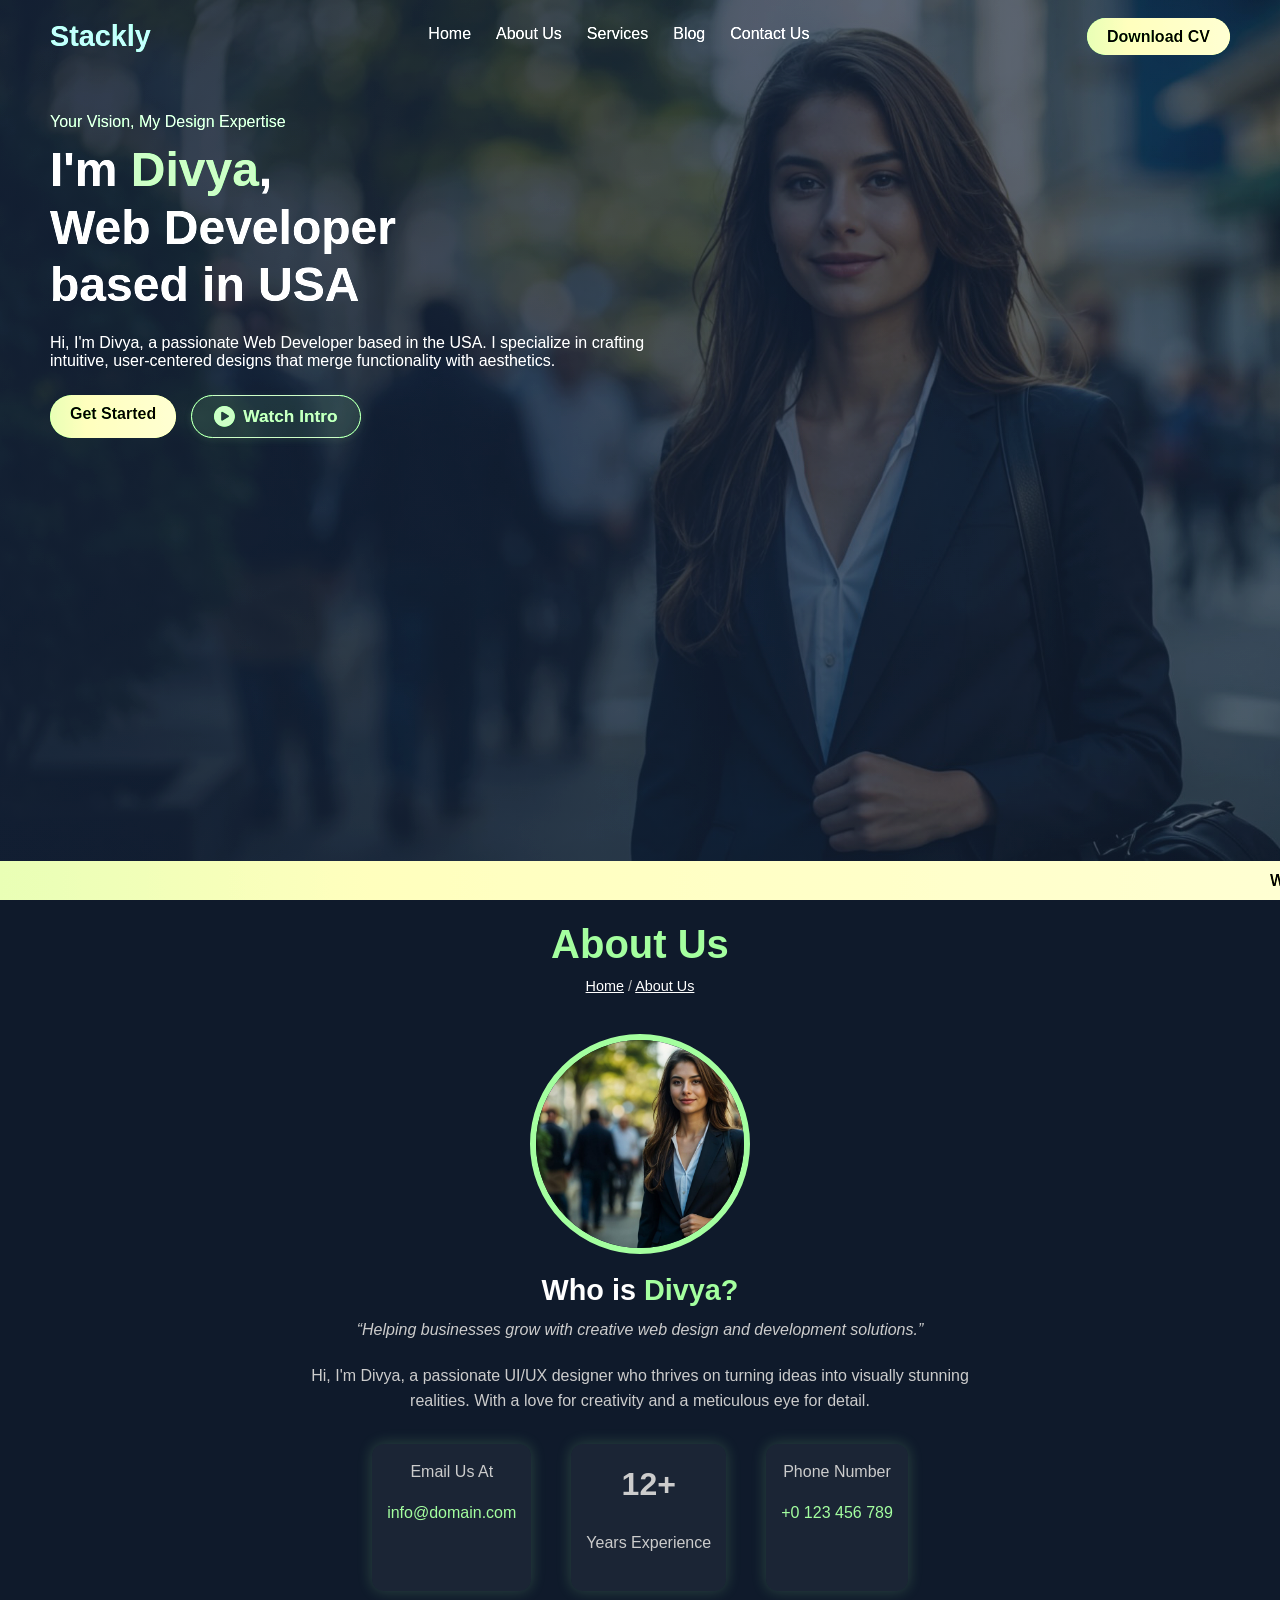
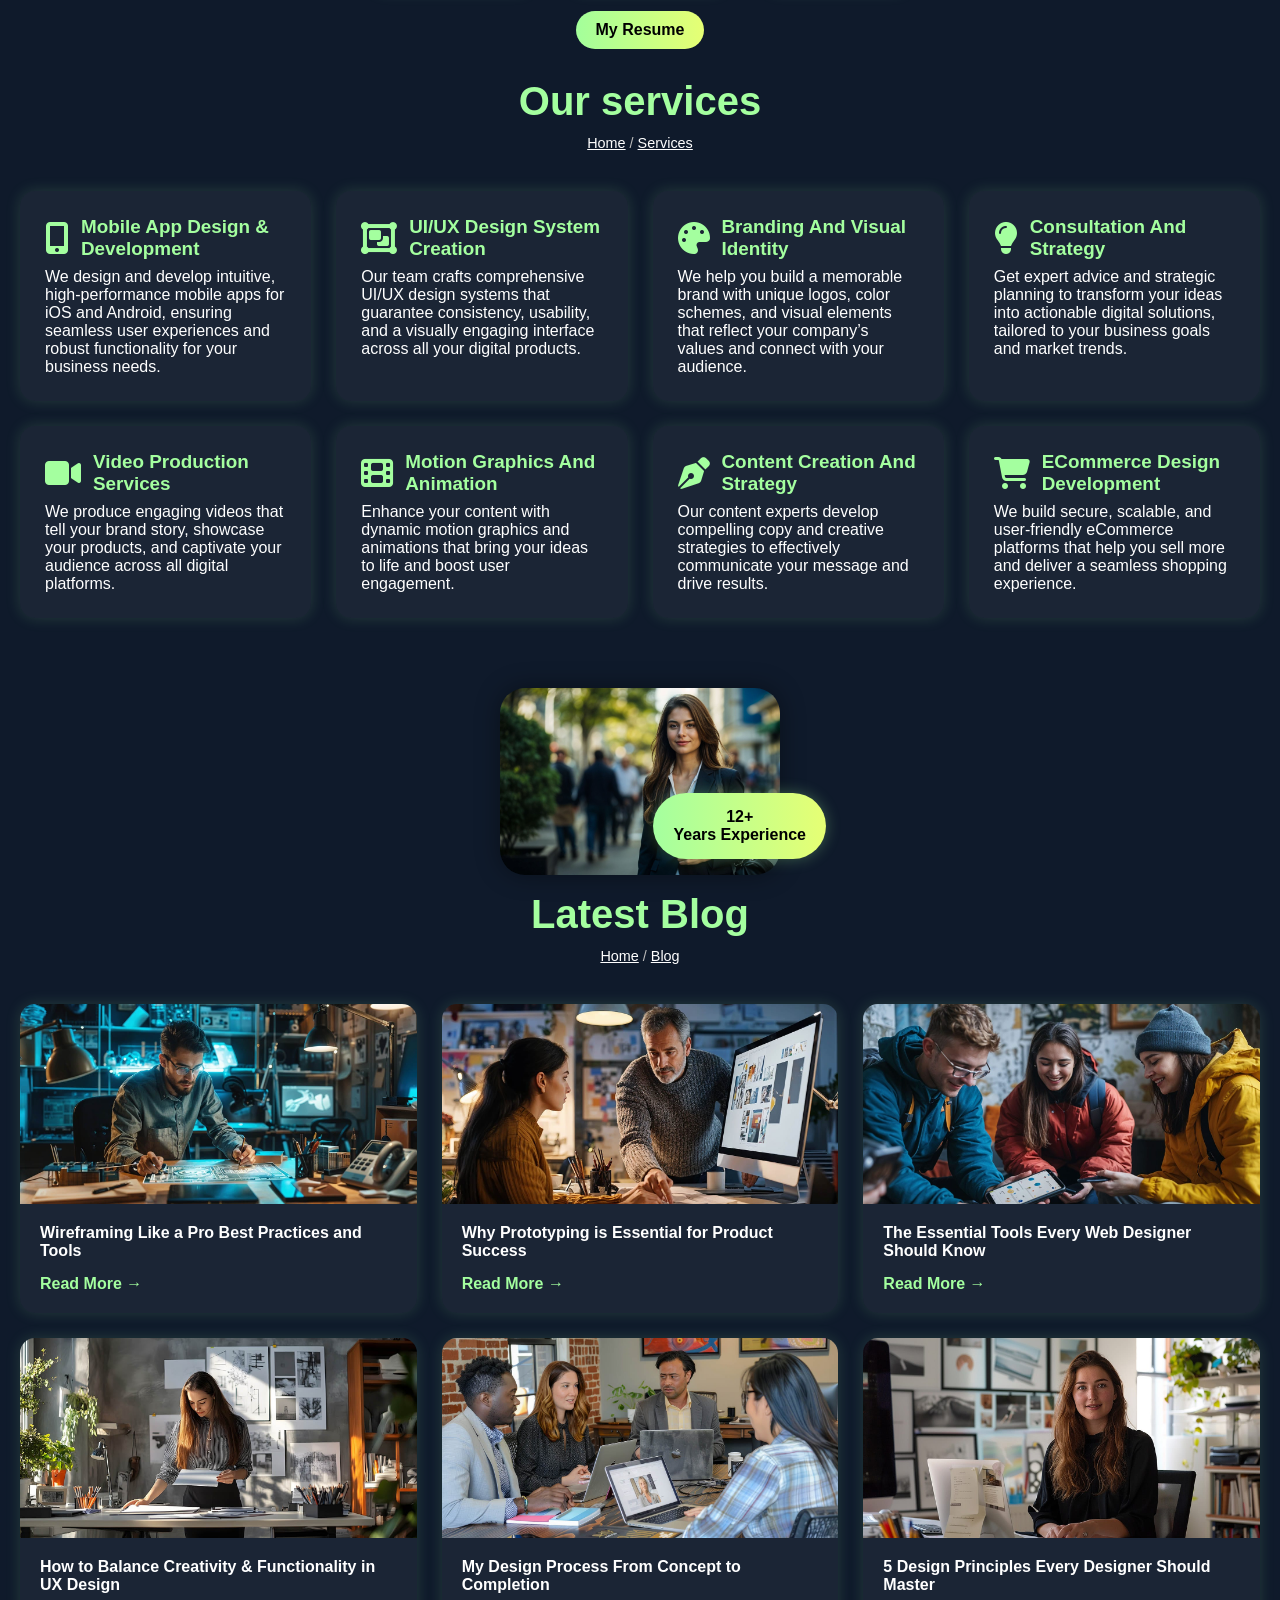
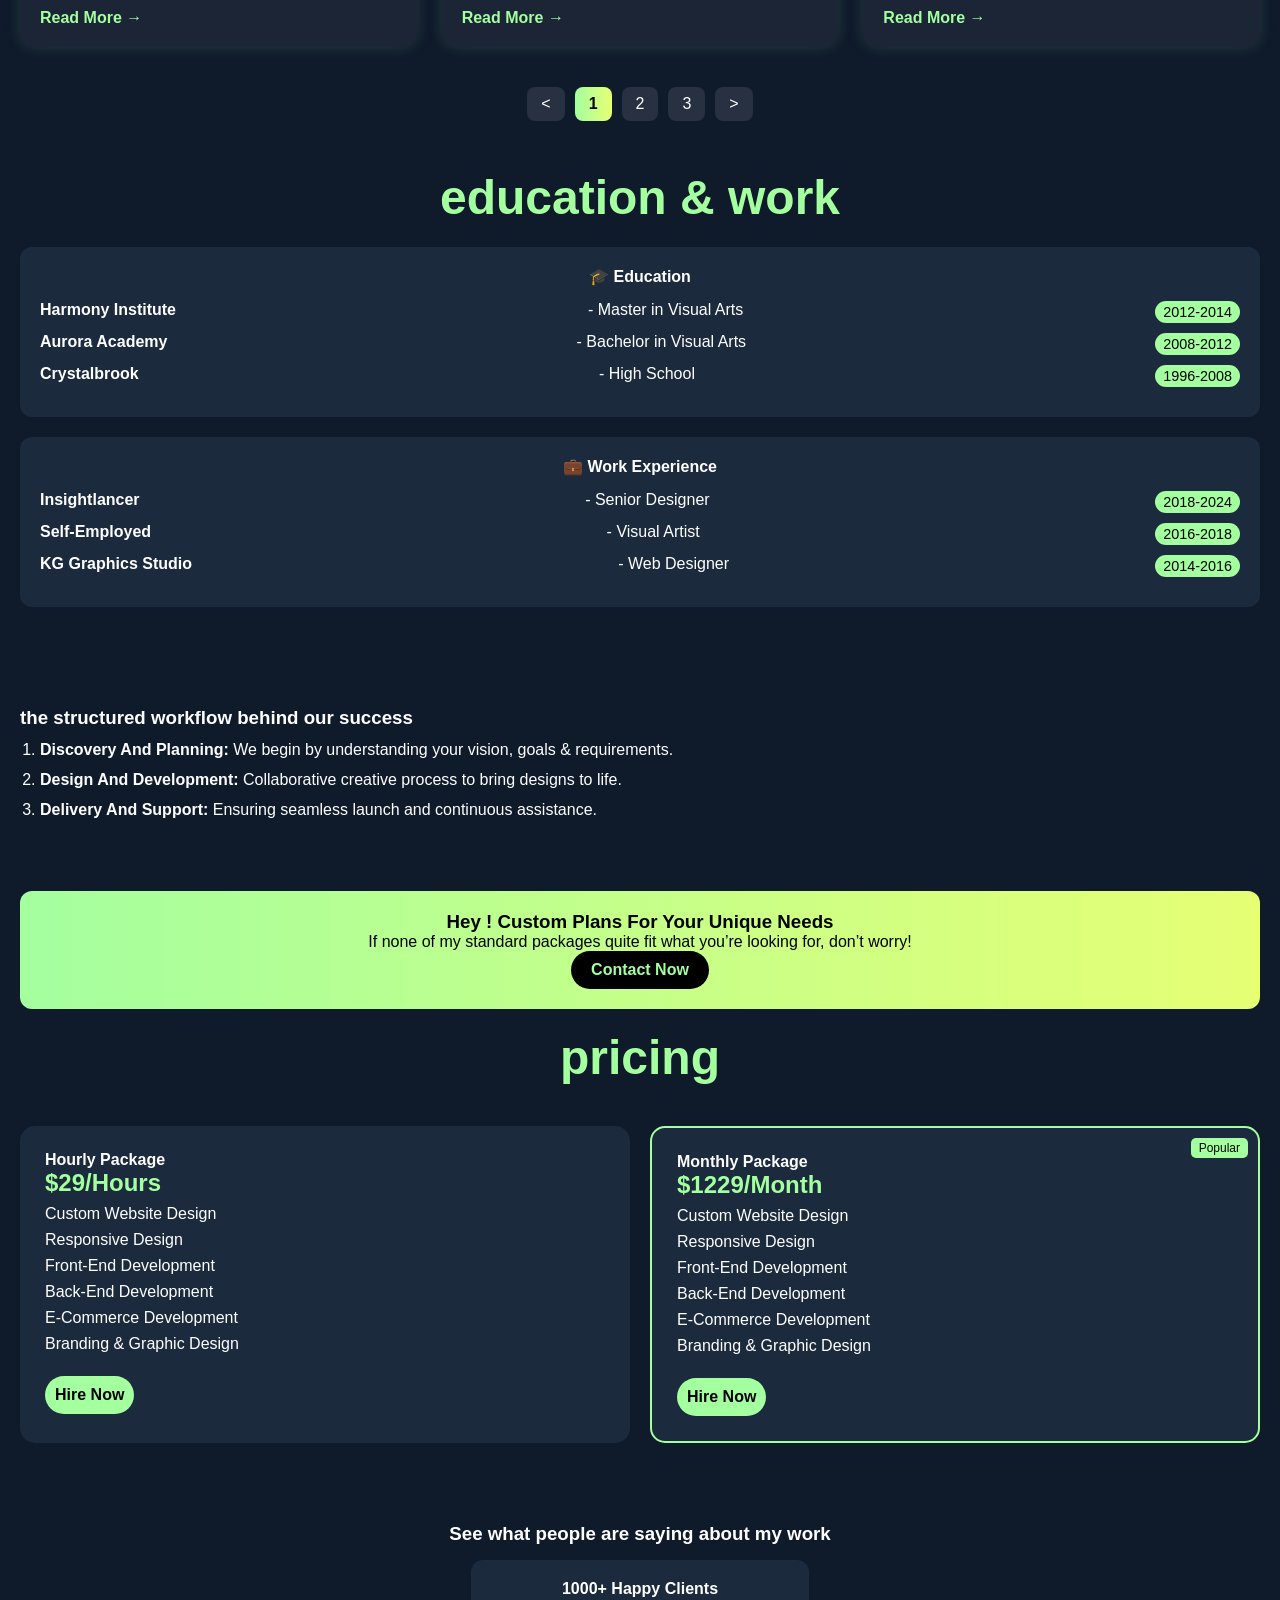
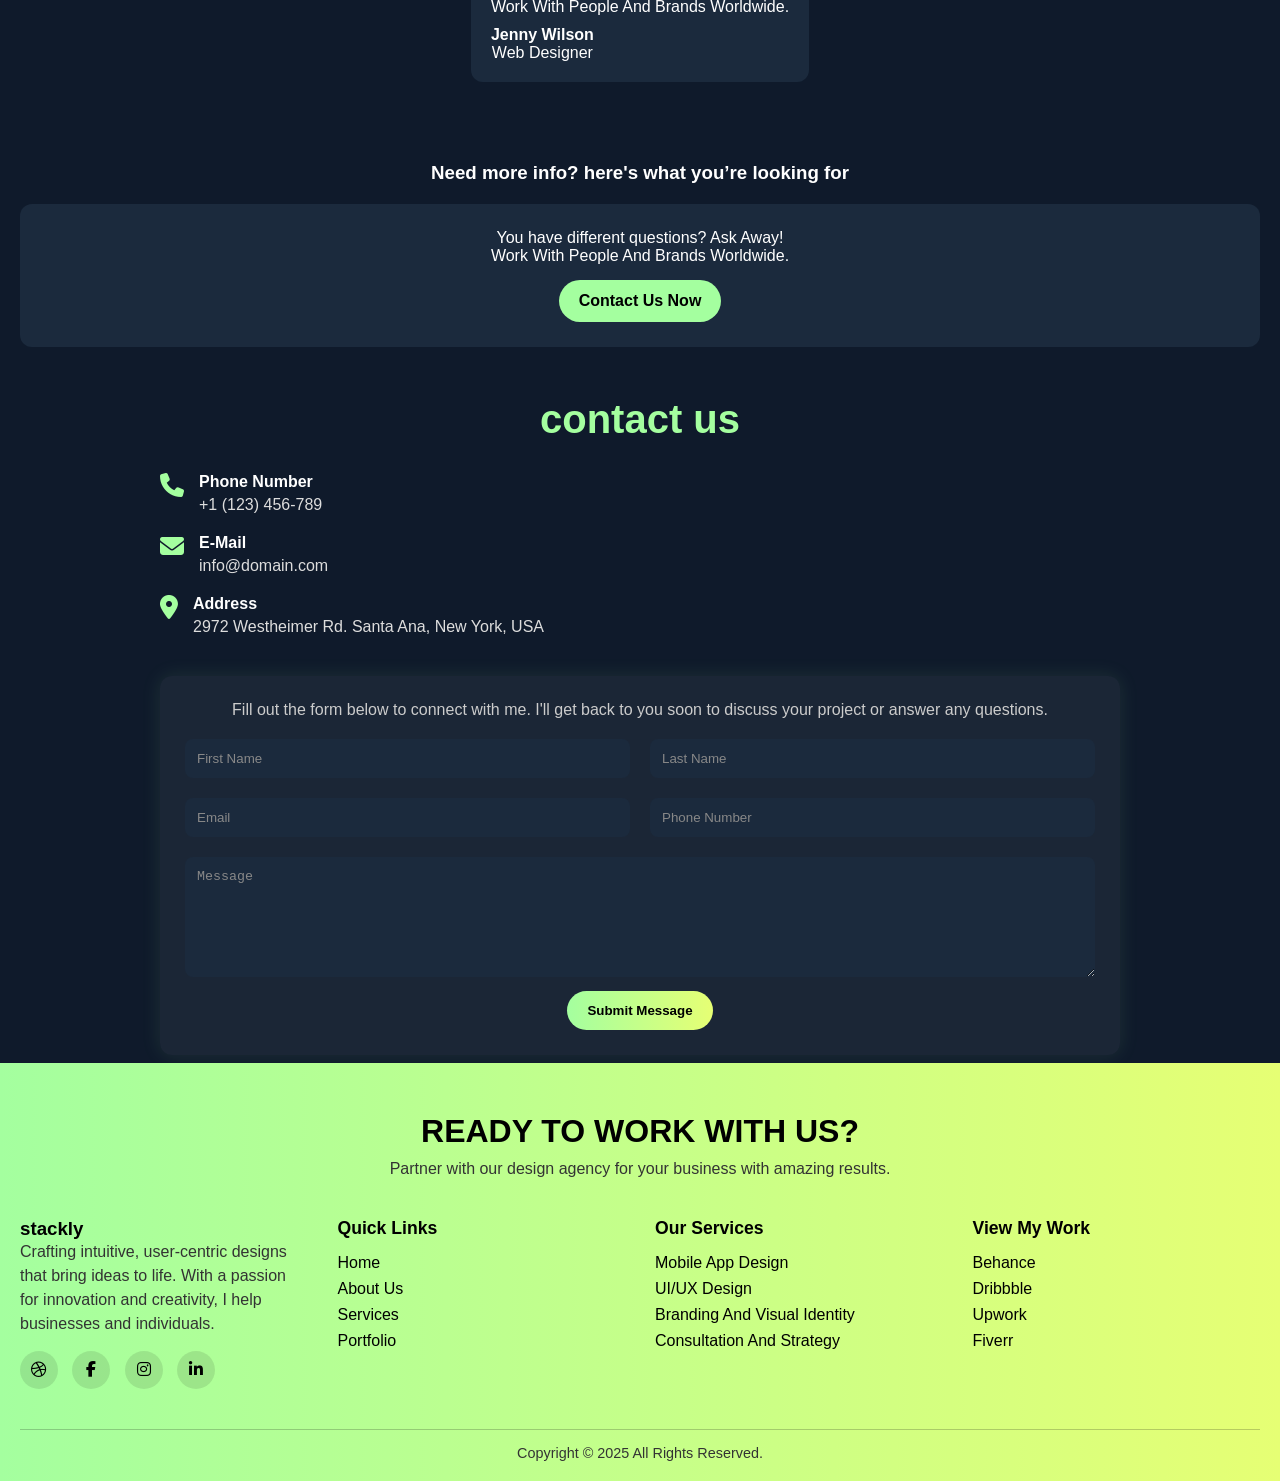
==== commit 2041f0ac: "Add files via upload" ====
--- a/index.html
+++ b/index.html
@@ -5,7 +5,10 @@
   <meta name="viewport" content="width=device-width, initial-scale=1.0" />
   <title>stackly  Portfolio</title>
   <link rel="stylesheet" href="style.css" />
+  <link rel="stylesheet" href="edu.css" />
   <link rel="stylesheet" href="https://cdnjs.cloudflare.com/ajax/libs/font-awesome/6.4.2/css/all.min.css">
+  <link href="https://unpkg.com/aos@2.3.4/dist/aos.css" rel="stylesheet">
+  
 </head>
 <body>
   <!-- navbar start-->
@@ -24,8 +27,8 @@
         <li><a href="service.html">Services</a></li>
         <li><a href="blog.html">Blog</a></li>
         <li><a href="contact.html">Contact Us</a></li>
-        <li><a href="404.html" class="btn">Download CV</a></li>
       </ul>
+     <li style="list-style: none;"><a href="404.html" class="btn">Download CV</a></li>
     </nav>
     <!-- navbar end-->
 
@@ -99,7 +102,7 @@
   <a href=""  style="color: white;">Services</a>
 </p>
 
-    <!-- ...existing code... -->
+    
 <div class="services-grid">
   <div class="service-card">
     <div class="service-title">
@@ -191,7 +194,7 @@
    <!--blog section start-->  
 
   <section class="blog-section scroll-animate.visible">
-    <h1>Latest <span>blog</span></h1>
+    <h1>Latest <span>Blog</span></h1>
     <p class="breadcrumb">
   <a href="index.html" style="color:white; ">Home</a> / 
   <a href=""  style="color: white;">Blog</a>
@@ -253,6 +256,108 @@
   </section>
   <!--blog section end-->
 
+
+  <!-- Education & Work Section start-->
+  <section class="education-work">
+    <h1 style="text-align: center ;"><span class="education">education & work</span></h1>
+
+    <!-- Education -->
+    <div class="card">
+      <h4 ">🎓 Education</h4>
+      <ul>
+        <li><strong>Harmony Institute</strong> - Master in Visual Arts <span>2012-2014</span></li>
+        <li><strong>Aurora Academy</strong> - Bachelor in Visual Arts <span>2008-2012</span></li>
+        <li><strong>Crystalbrook</strong> - High School <span>1996-2008</span></li>
+      </ul>
+    </div>
+
+    <!-- Work -->
+    <div class="card">
+      <h4>💼 Work Experience</h4>
+      <ul>
+        <li><strong>Insightlancer</strong> - Senior Designer <span>2018-2024</span></li>
+        <li><strong>Self-Employed</strong> - Visual Artist <span>2016-2018</span></li>
+        <li><strong>KG Graphics Studio</strong> - Web Designer <span>2014-2016</span></li>
+      </ul>
+    </div>
+  </section>
+
+  <!-- Workflow -->
+  <section class="workflow">
+    <h3>the structured workflow behind <span>our success</span></h3>
+    <ol>
+      <li><strong>Discovery And Planning:</strong> We begin by understanding your vision, goals & requirements.</li>
+      <li><strong>Design And Development:</strong> Collaborative creative process to bring designs to life.</li>
+      <li><strong>Delivery And Support:</strong> Ensuring seamless launch and continuous assistance.</li>
+    </ol>
+  </section>
+    <!-- Education & Work Section end-->
+
+   
+  <!-- Custom Plans -->
+  <section class="custom-plans">
+    <div class="custom-box">
+      <h3>Hey ! Custom Plans For Your Unique Needs</h3>
+      <p>If none of my standard packages quite fit what you’re looking for, don’t worry!</p>
+      <a href="#" class="btn">Contact Now</a>
+    </div>
+  </section>
+
+  <!-- Pricing -->
+   <h1 style="text-align: center;"><span> pricing</span></h1>
+  <section class="pricing">
+    <div class="price-card">
+      <h4>Hourly Package</h4>
+      <h2>$29<span>/Hours</span></h2>
+      <ul>
+        <li>Custom Website Design</li>
+        <li>Responsive Design</li>
+        <li>Front-End Development</li>
+        <li>Back-End Development</li>
+        <li>E-Commerce Development</li>
+        <li>Branding & Graphic Design</li>
+      </ul>
+      <a href="#" class="btn">Hire Now</a>
+    </div>
+
+    <div class="price-card popular">
+      <div class="tag">Popular</div>
+      <h4>Monthly Package</h4>
+      <h2>$1229<span>/Month</span></h2>
+      <ul>
+        <li>Custom Website Design</li>
+        <li>Responsive Design</li>
+        <li>Front-End Development</li>
+        <li>Back-End Development</li>
+        <li>E-Commerce Development</li>
+        <li>Branding & Graphic Design</li>
+      </ul>
+      <a href="#" class="btn">Hire Now</a>
+    </div>
+  </section>
+
+  <!-- Reviews -->
+  <section class="reviews">
+    <h3>See what people are saying <span>about my work</span></h3>
+    <div class="review-box">
+      <p><strong>1000+ Happy Clients</strong><br> Work With People And Brands Worldwide.</p>
+      <div class="client">
+       
+        <p><strong>Jenny Wilson</strong><br> Web Designer</p>
+      </div>
+    </div>
+  </section>
+
+  
+
+  <!-- FAQ -->
+  <section class="faq">
+    <h3>Need more info? here's what <span>you’re looking for</span></h3>
+    <div class="faq-box">
+      <p>You have different questions? Ask Away!<br>Work With People And Brands Worldwide.</p>
+      <a href="#" class="btn">Contact Us Now</a>
+    </div>
+  </section>
 
 
   <!-- Contact Section start -->
@@ -323,7 +428,7 @@
     <div class="footer-content">
       <!-- Left Logo + Text -->
       <div class="footer-brand">
-        <h3 class="logo">stackly</h3>
+        <h3 class="">stackly</h3>
         <p>
           Crafting intuitive, user-centric designs that bring ideas to life. 
           With a passion for innovation and creativity, I help businesses and individuals.
@@ -379,5 +484,13 @@
   <script src="js/navbar.js"></script>
   <script src="js/experienceCounter.js"></script>
   <script src="js/scrol.js"></script>
+
+  <script src="https://unpkg.com/aos@2.3.4/dist/aos.js"></script>
+<script>
+  AOS.init({
+    duration: 1000,
+    once: true  
+})
+</script>
 </body>
 </html>
--- a/style.css
+++ b/style.css
@@ -163,6 +163,7 @@
     }
 
 .hero-content {
+  
   display: flex;
   align-items: center;
   justify-content: space-between;
@@ -346,8 +347,7 @@
   animation: pulse 2s infinite;
 }
 
-/* ...existing code... */
-/* ...existing code... */
+
 
 /* Neon Glow Animation for Logo */
 @keyframes neonGlow {
@@ -368,7 +368,7 @@
   }
 }
 .logo {
-  /* ...existing code... */
+  
   animation: slideLeft 1s ease-out, neonGlow 2.5s infinite alternate;
 }
 
@@ -390,7 +390,7 @@
   100% { box-shadow: 0 0 0 0 #a4ff9f, 0 0 0 0 #61379c;}
 }
 .btn {
-  /* ...existing code... */
+  
   animation: pulse 2s infinite, gradientBorder 3s infinite;
 }
 
@@ -1074,7 +1074,7 @@
 }
 
 .footer-brand .logo {
-  font-size: 1.6rem;
+  font-size: 2.6rem;
   font-weight: bold;
   margin-bottom: 10px;
 }
@@ -1148,4 +1148,185 @@
 .scroll-animate.visible {
   opacity: 1;
   transform: translateY(0);
-}+}
+
+
+
+h1 span { color: #a4ff9f; 
+text-align: center;
+}
+.education-work, .workflow {
+  padding: 40px 20px;
+ 
+}
+.card {
+  background: #1b2a3d;
+  margin: 20px 0;
+  padding: 20px;
+  border-radius: 12px;
+  text-align: center;
+}
+.card:hover {
+      transform: translateY(-8px);
+      box-shadow: 0 8px 20px rgba(164,255,159,0.3);
+}
+.card h4 { margin-bottom: 15px; }
+.card ul { list-style: none; padding: 0; }
+.card ul li {
+  margin: 10px 0;
+  display: flex;
+  justify-content: space-between;
+}
+.card ul li span {
+  background: #a4ff9f;
+  color: #000;
+  padding: 3px 8px;
+  border-radius: 12px;
+  font-size: 0.9rem;
+}
+.workflow ol { padding-left: 20px; }
+.workflow li { margin: 12px 0; }
+
+
+/* ===== Animations ===== */
+@keyframes fadeInUp {
+  0% { opacity: 0; transform: translateY(40px); }
+  100% { opacity: 1; transform: translateY(0); }
+}
+@keyframes zoomIn {
+  0% { opacity: 0; transform: scale(0.8); }
+  100% { opacity: 1; transform: scale(1); }
+}
+
+/* Custom Plans */
+.custom-box {
+  background: linear-gradient(90deg, #a4ff9f, #e6ff74);
+  color: #000;
+  padding: 20px;
+  border-radius: 12px;
+  margin: 20px;
+  text-align: center;
+  animation: fadeInUp 1s ease-in-out;
+}
+.custom-box .btn {
+  display: inline-block;
+  background: #000;
+  color: #a4ff9f;
+  padding: 10px 20px;
+  border-radius: 25px;
+  text-decoration: none;
+  transition: 0.3s;
+}
+.custom-box .btn:hover {
+  background: #333;
+}
+
+/* Pricing */
+.pricing {
+  display: flex;
+  justify-content: center;
+  gap: 20px;
+  margin: 40px 20px;
+  flex-wrap: wrap;
+}
+.price-card {
+  background: #1b2a3d;
+  padding: 25px;
+  border-radius: 15px;
+  flex: 1 1 300px;
+  position: relative;
+  animation: zoomIn 1s ease-in-out;
+  transition: transform 0.3s ease;
+}
+.price-card:hover { transform: translateY(-8px); }
+.price-card.popular { border: 2px solid #a4ff9f; }
+.price-card .tag {
+  position: absolute;
+  top: 10px;
+  right: 10px;
+  background: #a4ff9f;
+  color: #000;
+  font-size: 12px;
+  padding: 3px 8px;
+  border-radius: 5px;
+}
+.price-card h2 { color: #a4ff9f; }
+.price-card ul { list-style: none; padding: 0; }
+.price-card ul li { margin: 8px 0; }
+.price-card .btn {
+  background: #a4ff9f;
+  color: #000;
+  padding: 10px;
+  border-radius: 25px;
+  display: inline-block;
+  text-decoration: none;
+  margin-top: 15px;
+  transition: 0.3s;
+}
+.price-card .btn:hover {
+  background: #fff;
+  color: #000;
+}
+
+/* Reviews */
+.reviews { text-align: center; padding: 40px 20px; animation: fadeInUp 1.2s ease; }
+.review-box {
+  background: #1b2a3d;
+  padding: 20px;
+  border-radius: 12px;
+  display: inline-block;
+  margin-top: 15px;
+  animation: zoomIn 1.2s ease;
+}
+.client {
+  display: flex;
+  align-items: center;
+  gap: 10px;
+  margin-top: 10px;
+}
+.client img { border-radius: 50%; }
+
+/* Logos */
+.logos {
+  display: flex;
+  justify-content: center;
+  gap: 20px;
+  margin: 40px 0;
+  flex-wrap: wrap;
+  animation: fadeInUp 1.4s ease;
+}
+
+/* FAQ */
+.faq { text-align: center; padding: 40px 20px; animation: fadeInUp 1.6s ease; }
+.faq-box {
+  background:#1b2a3d;
+  padding: 25px;
+  border-radius: 12px;
+  margin-top: 20px;
+}
+.faq-box .btn {
+  background: #a4ff9f;
+  color: #000;
+  padding: 12px 20px;
+  border-radius: 25px;
+  text-decoration: none;
+  display: inline-block;
+  margin-top: 15px;
+  transition: 0.3s;
+}
+.faq-box .btn:hover {
+  background: #fff;
+  color: #000;
+}
+
+/* ===== Media Queries ===== */
+@media (max-width: 768px) {
+  .pricing { flex-direction: column; align-items: center; }
+  .price-card { width: 90%; }
+  .logos { flex-direction: column; gap: 10px; }
+}
+@media (max-width: 480px) {
+  .custom-box { font-size: 14px; }
+  .price-card h2 { font-size: 20px; }
+  .faq-box p { font-size: 14px; }
+}
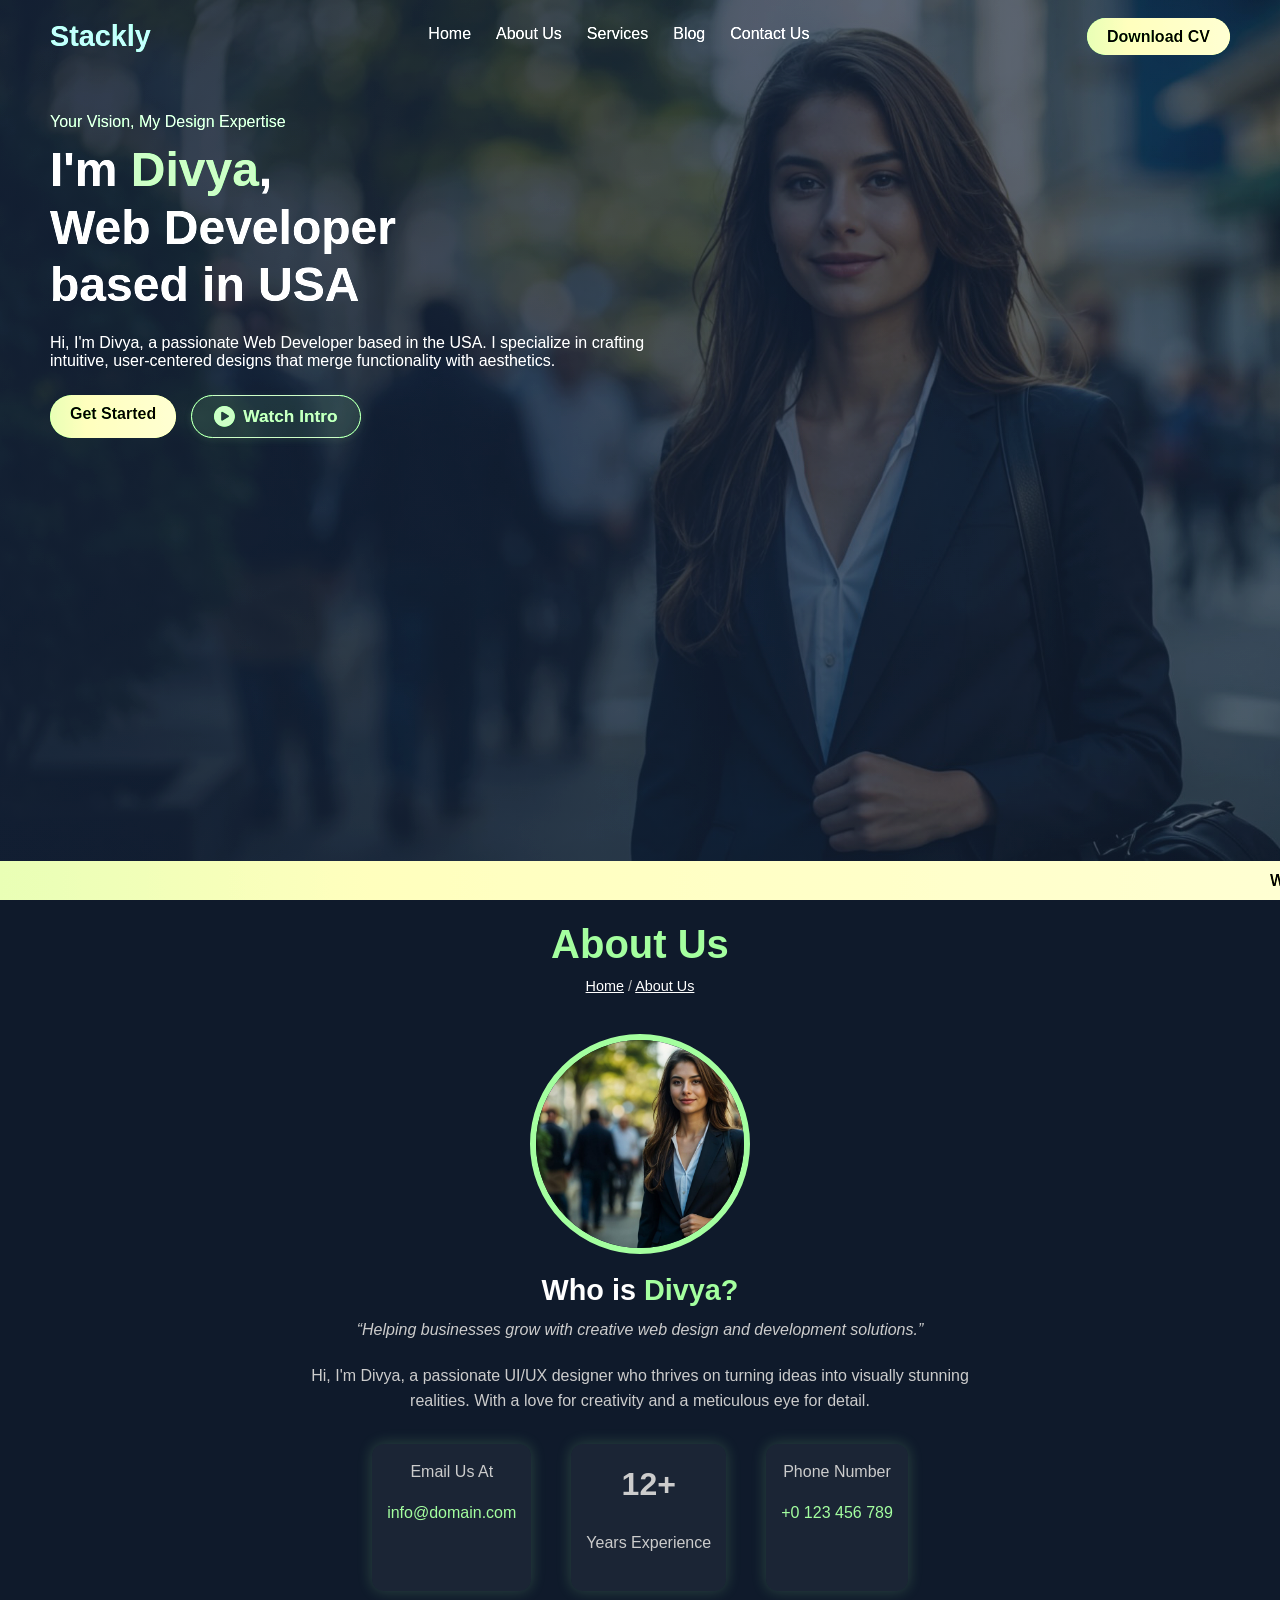
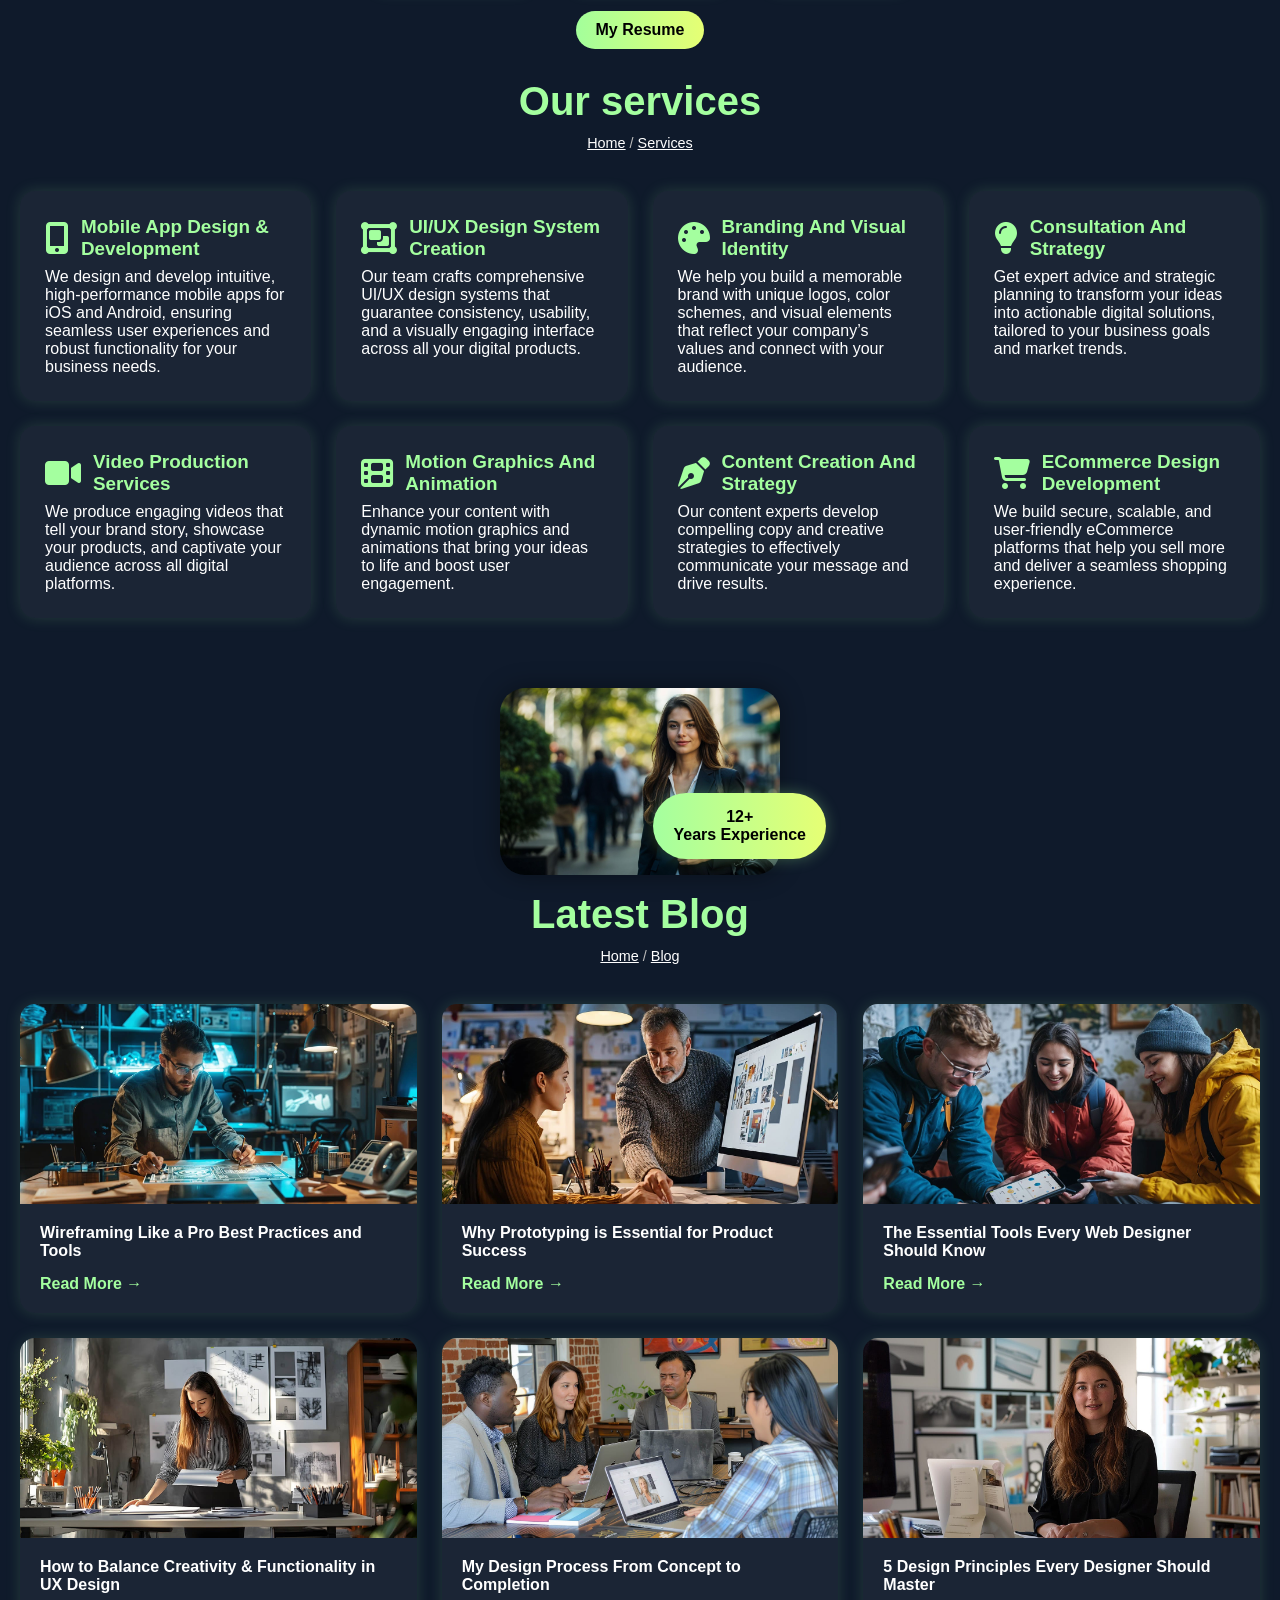
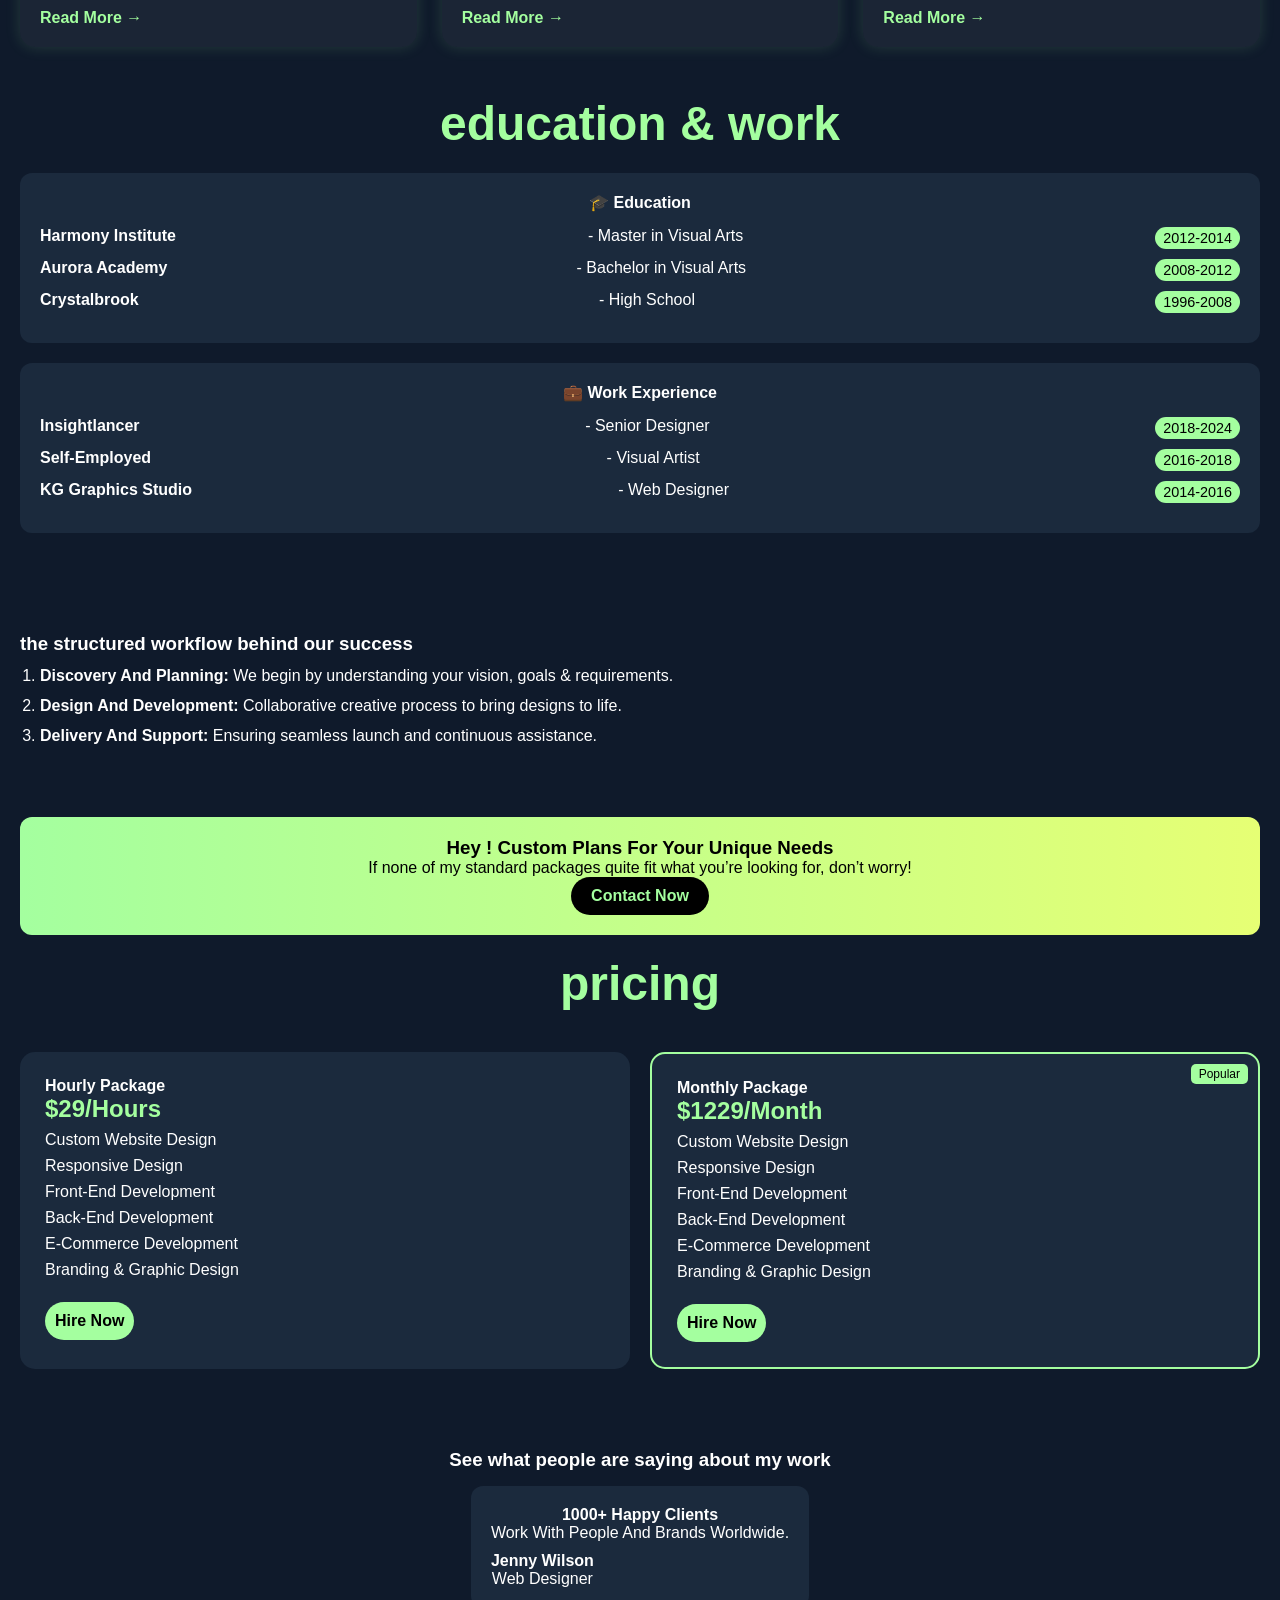
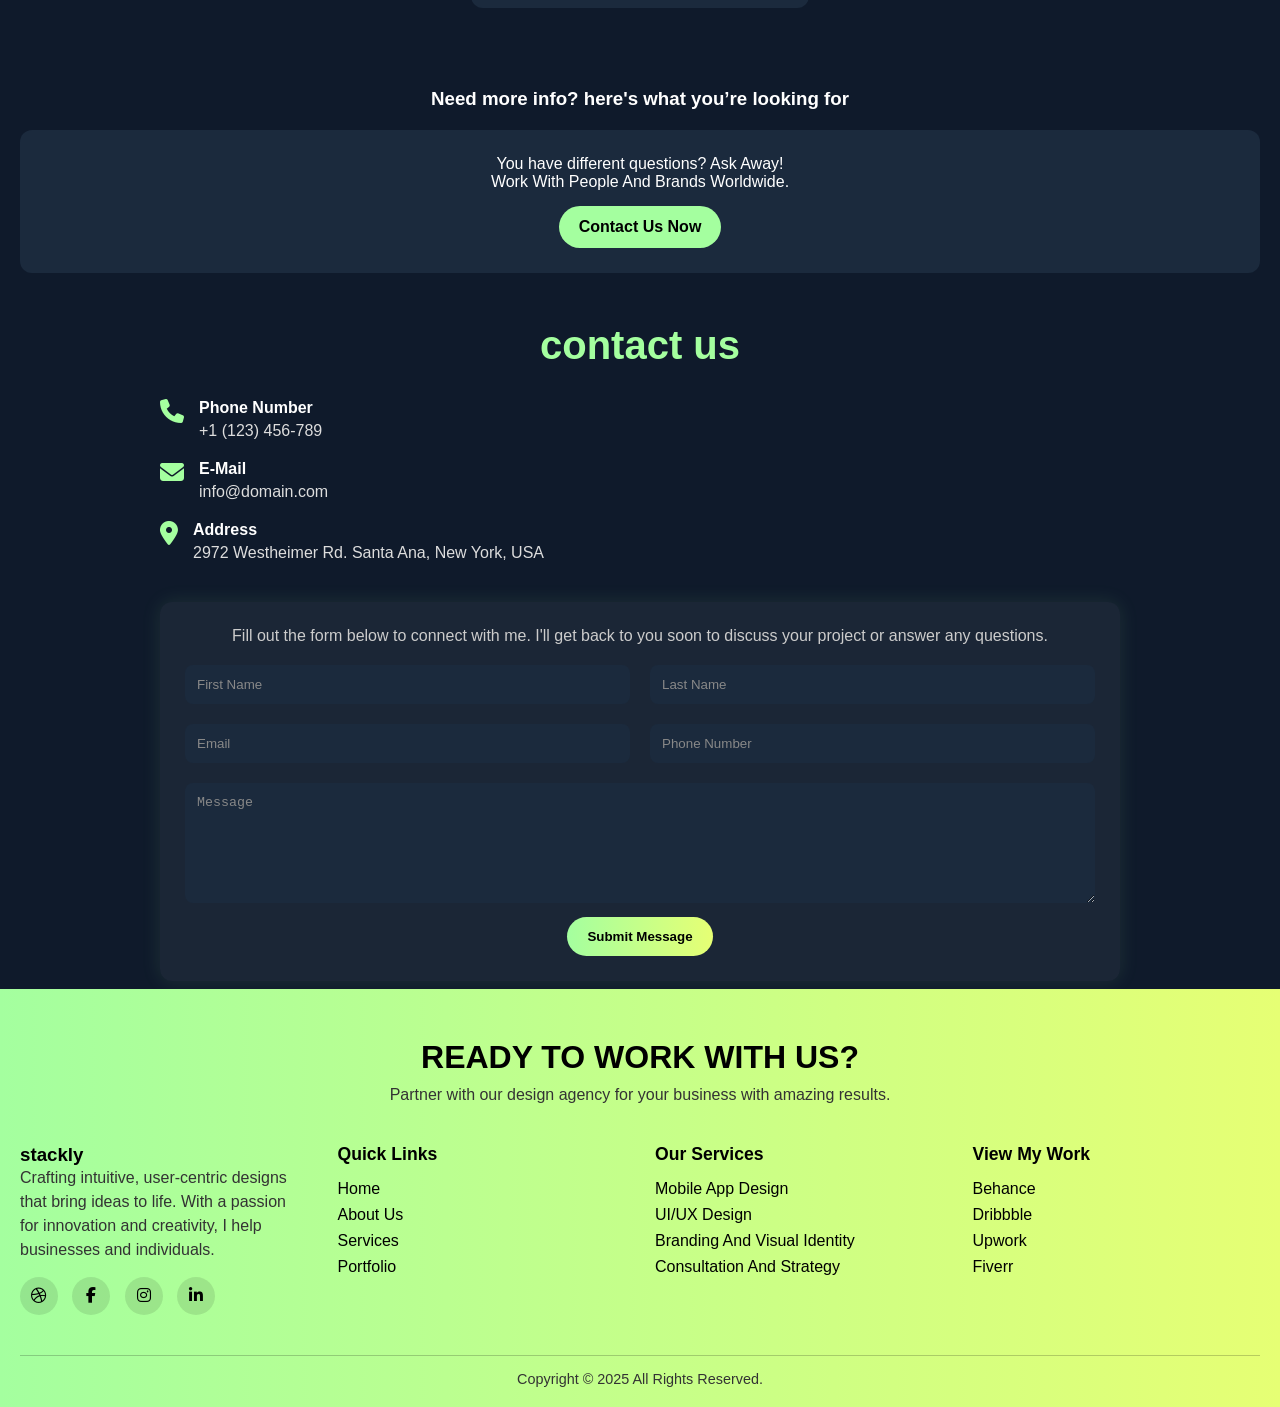
==== commit b96c25e2: "Add files via upload" ====
--- a/index.html
+++ b/index.html
@@ -246,13 +246,7 @@
     </div>
 
     <!-- Pagination -->
-    <div class="pagination">
-      <a href="#">&lt;</a>
-      <a href="#" class="active">1</a>
-      <a href="#">2</a>
-      <a href="#">3</a>
-      <a href="#">&gt;</a>
-    </div>
+    
   </section>
   <!--blog section end-->
 
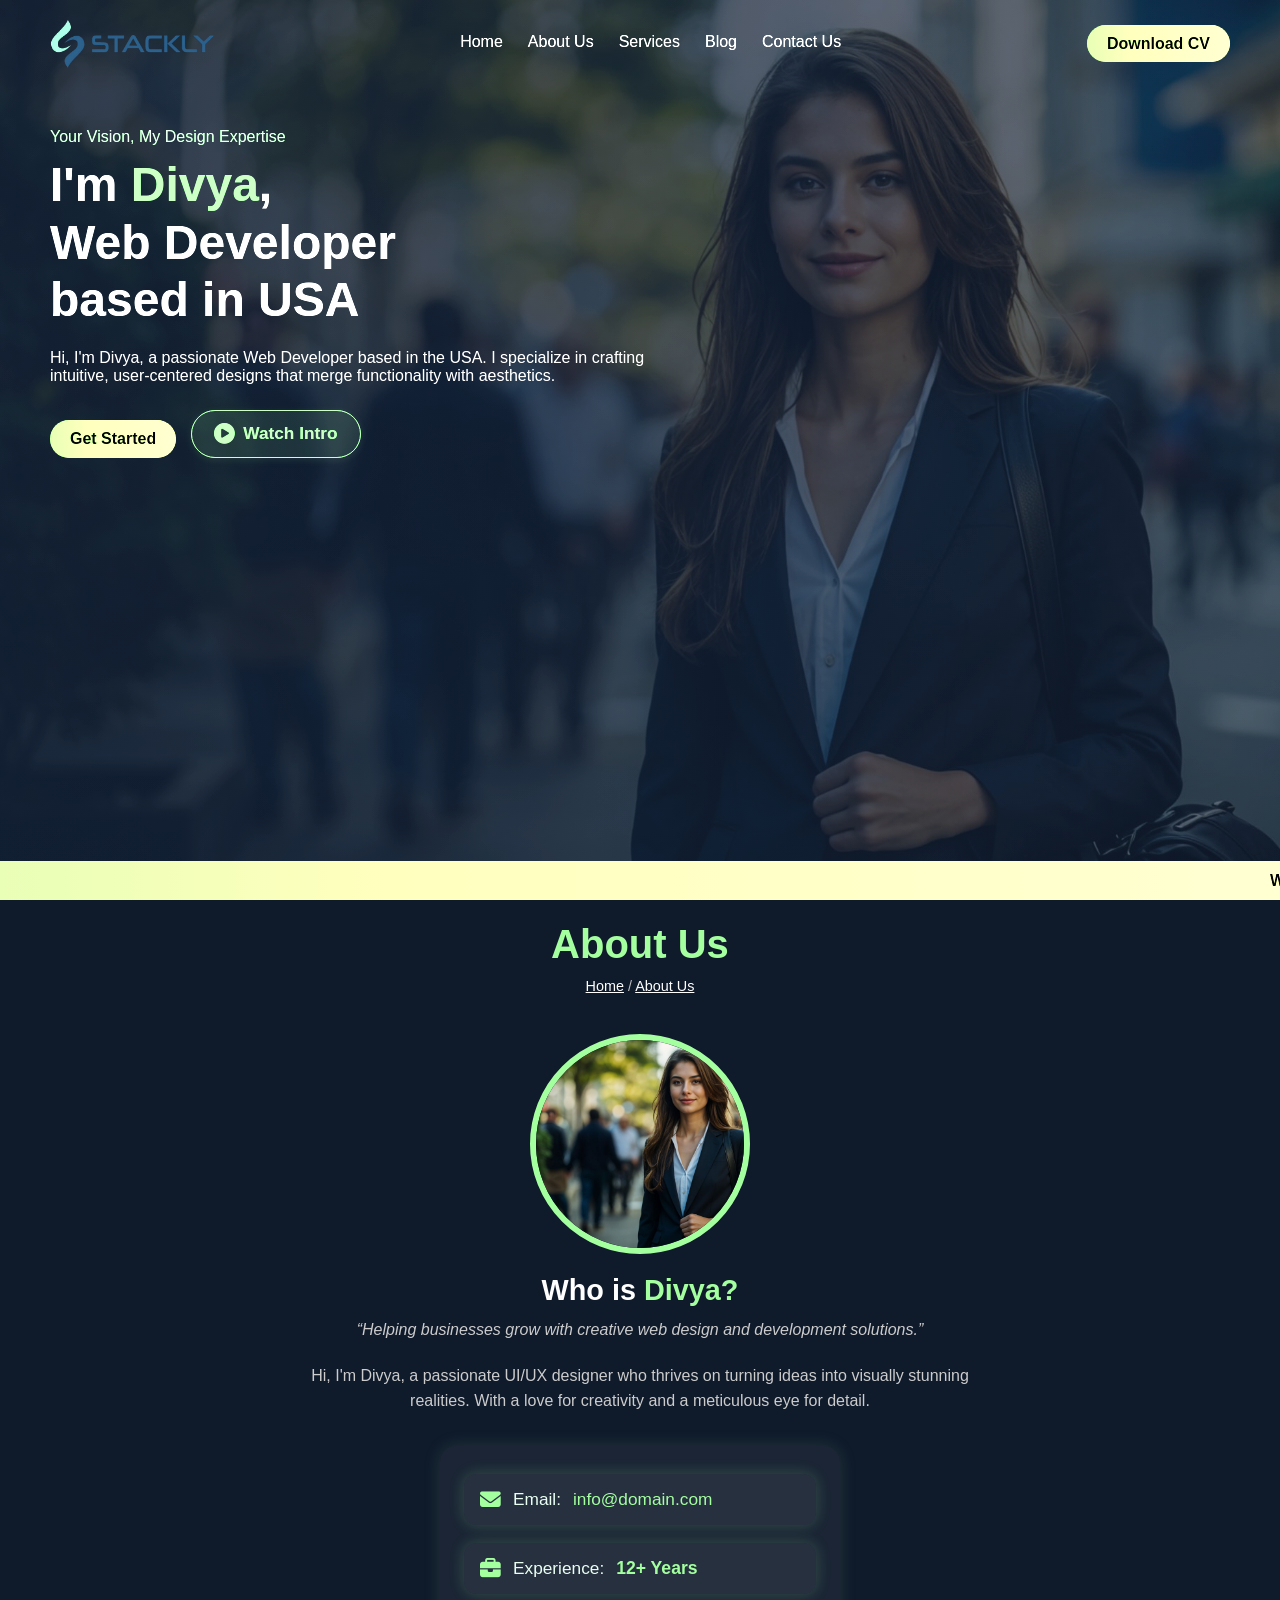
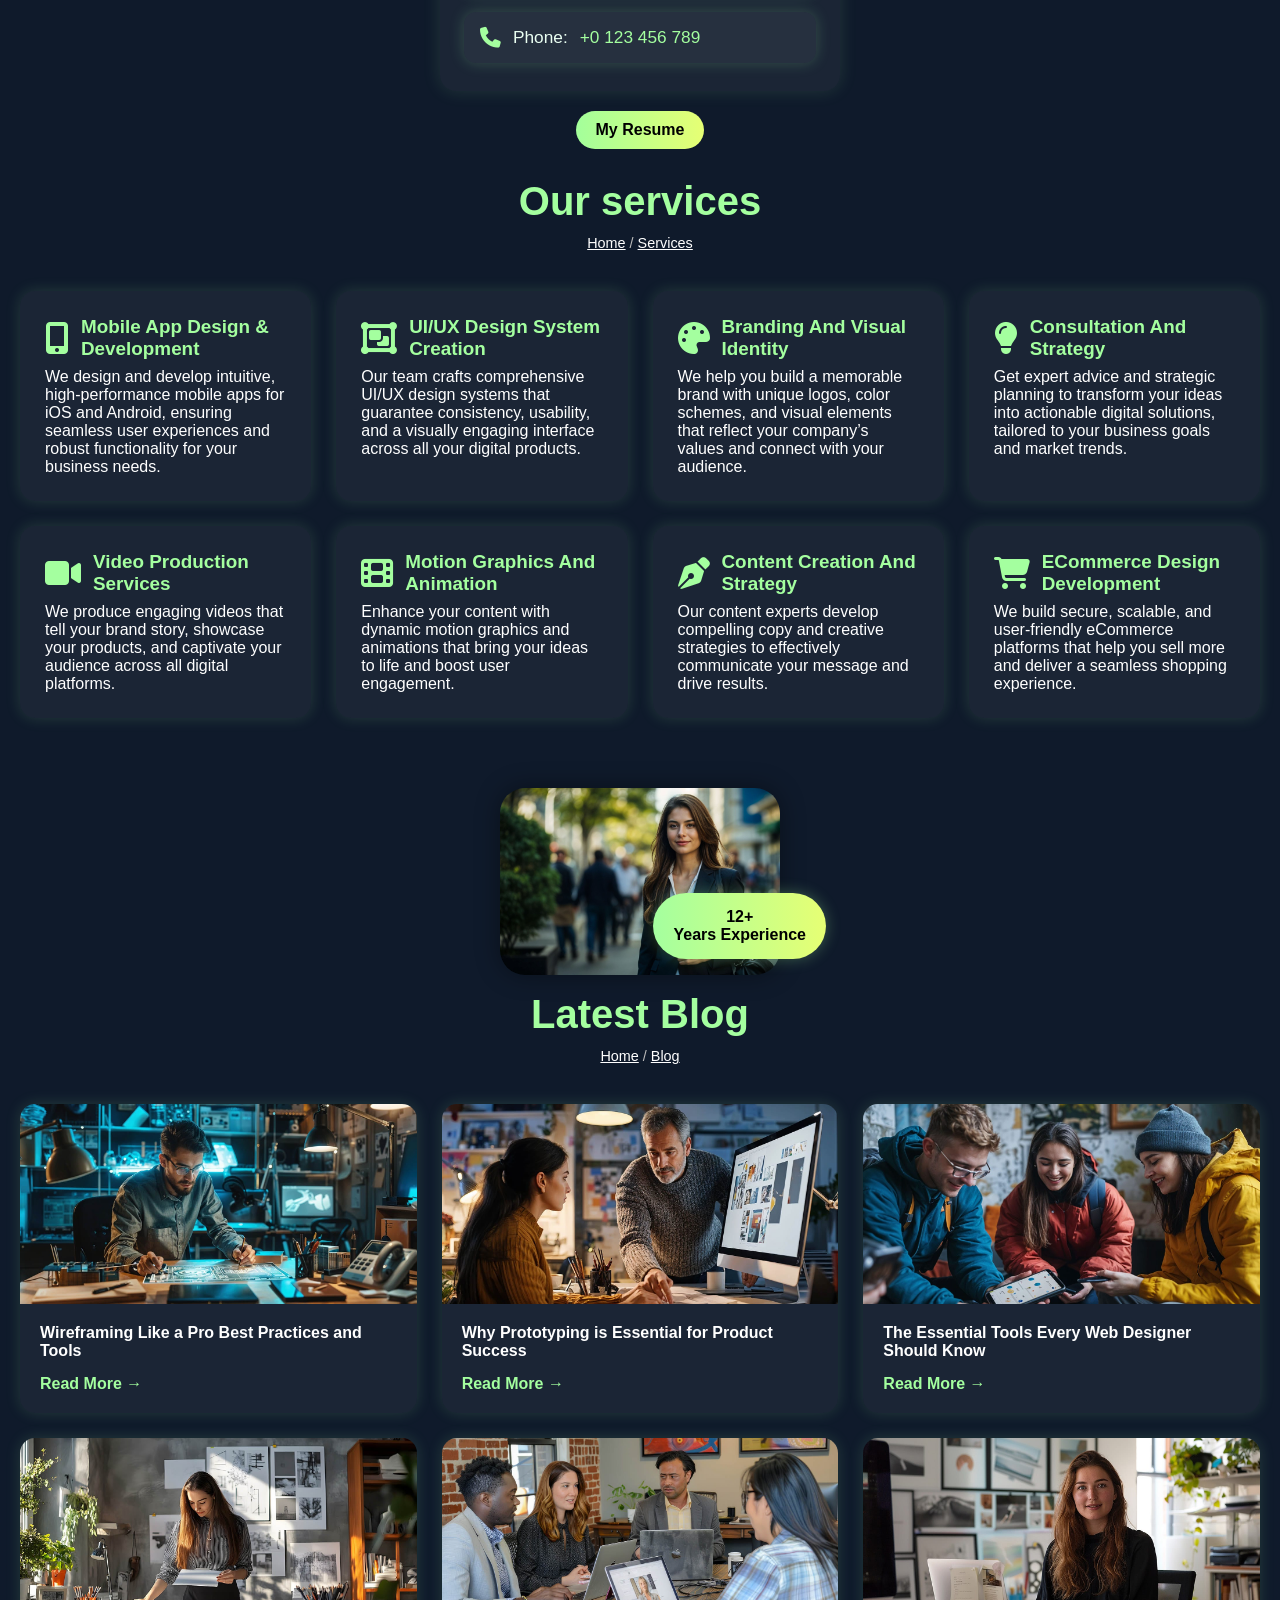
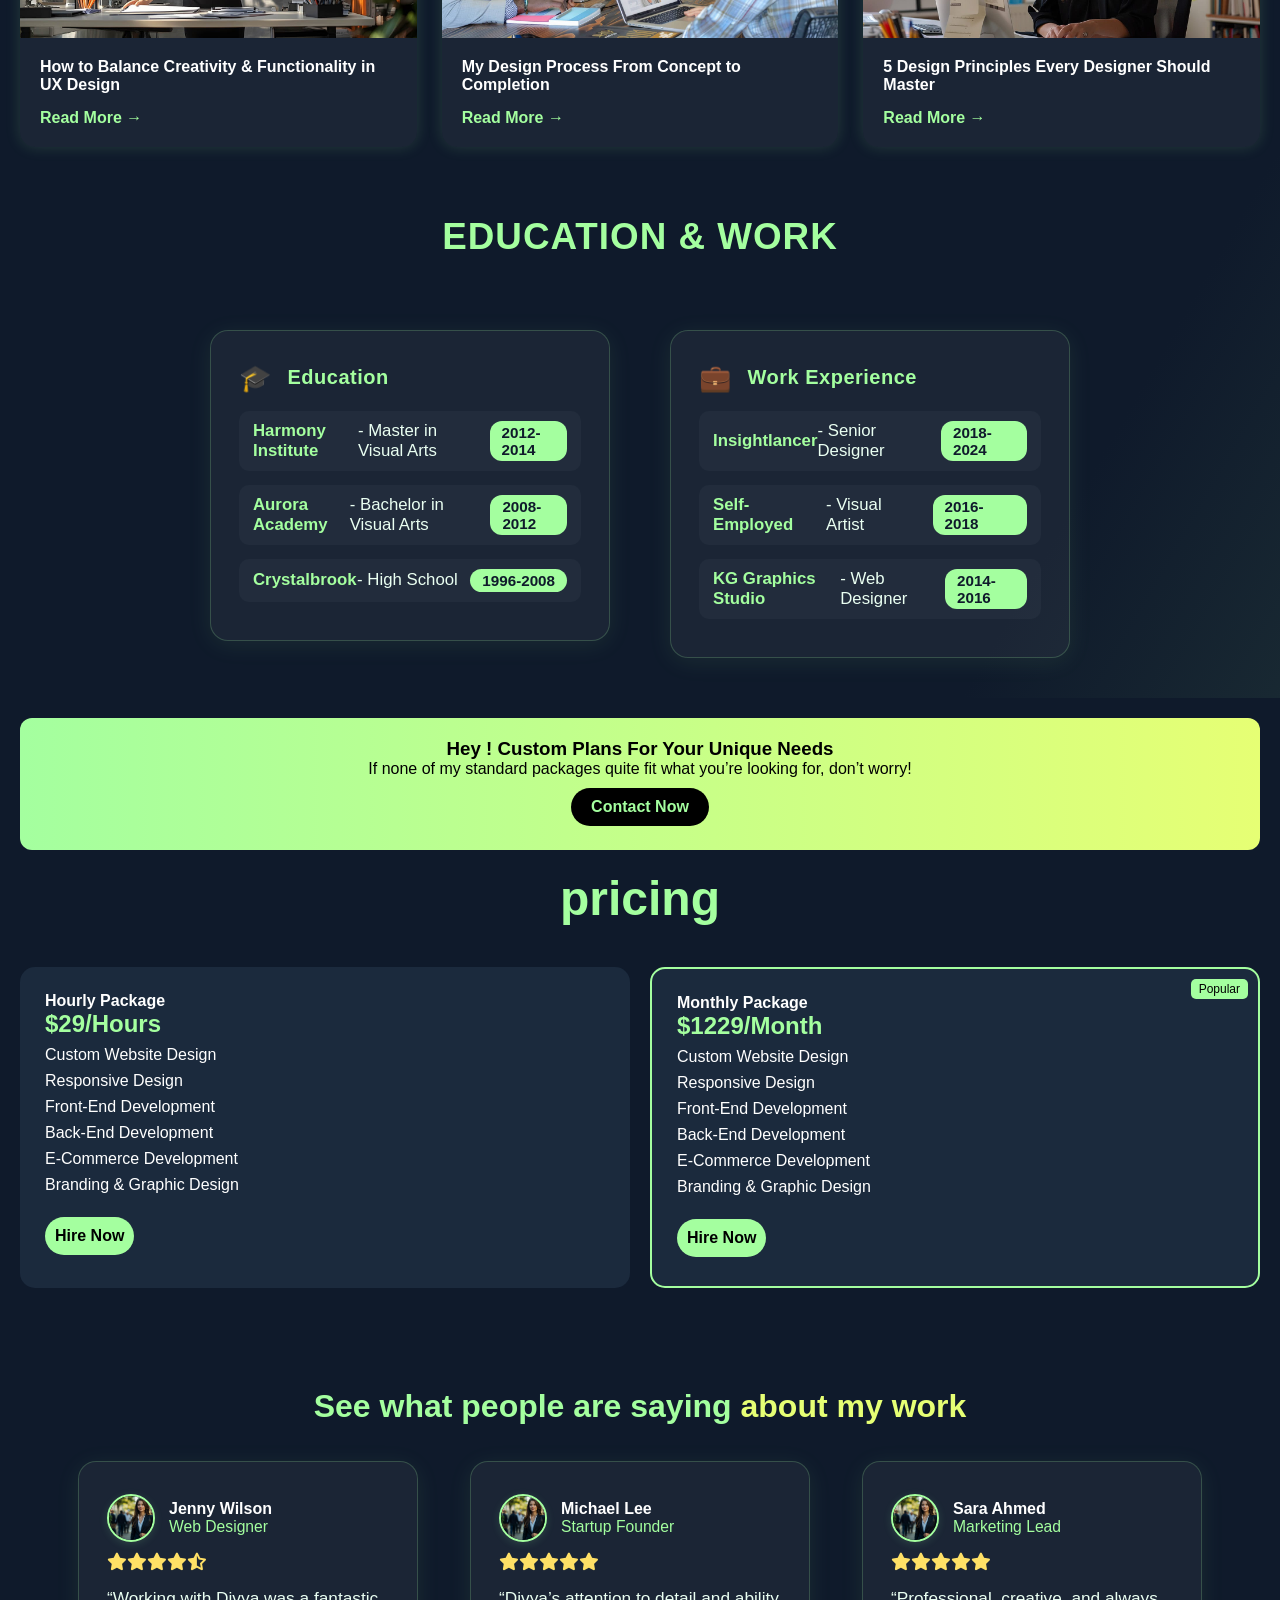
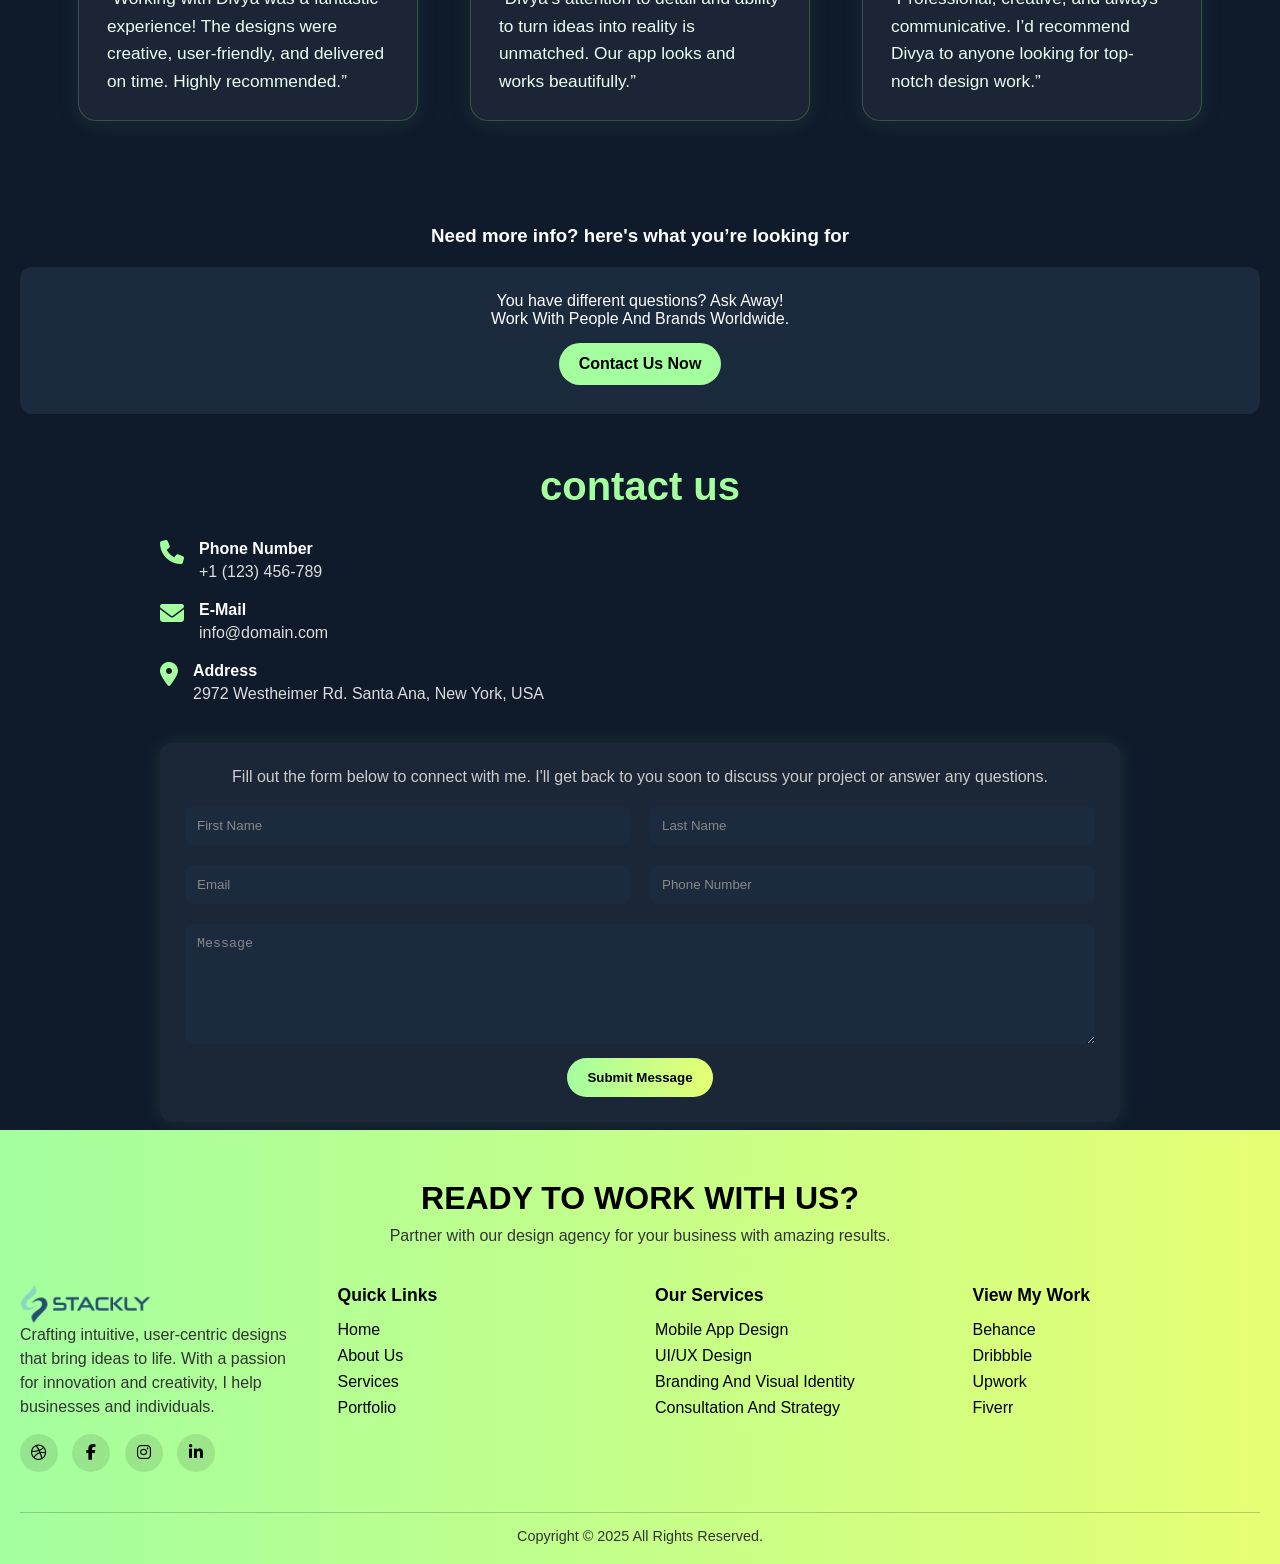
==== commit ce61aa1d: "Add files via upload" ====
--- a/index.html
+++ b/index.html
@@ -5,7 +5,7 @@
   <meta name="viewport" content="width=device-width, initial-scale=1.0" />
   <title>stackly  Portfolio</title>
   <link rel="stylesheet" href="style.css" />
-  <link rel="stylesheet" href="edu.css" />
+  <link rel="stylesheet" href="abot.css" />
   <link rel="stylesheet" href="https://cdnjs.cloudflare.com/ajax/libs/font-awesome/6.4.2/css/all.min.css">
   <link href="https://unpkg.com/aos@2.3.4/dist/aos.css" rel="stylesheet">
   
@@ -15,7 +15,9 @@
   <header class="hero">
     <div class="container">
     <nav class="navbar">
-      <div class="logo">Stackly</div>
+      <div class="logo"><a href="index.html" class="logo" style="display:flex;align-items:center;gap:10px;">
+  <img src="image/Stackly Logo Png.png" alt="Stackly Logo" style="height:48px; width:auto; display:block;">
+</a></div>
       <div class="nav-toggle" id="navToggle" aria-label="Toggle navigation" tabindex="0">
         <span></span>
         <span></span>
@@ -26,13 +28,14 @@
         <li><a href="about.html">About Us</a></li>
         <li><a href="service.html">Services</a></li>
         <li><a href="blog.html">Blog</a></li>
-        <li><a href="contact.html">Contact Us</a></li>
+        <li style="overflow-x: hidden;"> <a href="contact.html">Contact Us</a></li>
+        
+    <!-- Hero Content start -->
       </ul>
-     <li style="list-style: none;"><a href="404.html" class="btn">Download CV</a></li>
-    </nav>
-    <!-- navbar end-->
-
-    <!-- Hero Content start -->
+      
+      <li style= " list-style: none;"><a href="404.html" class="btn">Download CV</a></li>
+      
+      </nav>
     <div class="hero-content">
       <div class="text">
         <p class="subtitle">Your Vision, My Design Expertise</p>
@@ -73,20 +76,24 @@
         stunning realities. With a love for creativity and a meticulous eye for detail.
       </p>
 
-      <div class="about-info">
-        <div>
-          <p>Email Us At</p>
-          <a href="mailto:info@domain.com">info@domain.com</a>
-        </div>
-        <div>
-          <p class="experience"><span id="exp-counter">1</span>+</p>
-          <p>Years Experience</p>
-        </div>
-        <div>
-          <p>Phone Number</p>
-          <a href="tel:+0123456789">+0 123 456 789</a>
-        </div>
-      </div>
+      <div class="about-info single-card">
+  <div class="info-row">
+    <i class="fas fa-envelope"></i>
+    <span>Email:</span>
+    <a href="mailto:info@domain.com">info@domain.com</a>
+  </div>
+  <div class="info-row">
+    <i class="fas fa-briefcase"></i>
+    <span>Experience:</span>
+    <span class="experience"><span id="exp-counter">1</span>+ Years</span>
+  </div>
+  <div class="info-row">
+    <i class="fas fa-phone"></i>
+    <span>Phone:</span>
+    <a href="tel:+0123456789">+0 123 456 789</a>
+  </div>
+</div>
+   
 
       <a href="404.html" class="btn-resume">My Resume</a>
     </div>
@@ -253,38 +260,28 @@
 
   <!-- Education & Work Section start-->
   <section class="education-work">
-    <h1 style="text-align: center ;"><span class="education">education & work</span></h1>
-
-    <!-- Education -->
-    <div class="card">
-      <h4 ">🎓 Education</h4>
-      <ul>
-        <li><strong>Harmony Institute</strong> - Master in Visual Arts <span>2012-2014</span></li>
-        <li><strong>Aurora Academy</strong> - Bachelor in Visual Arts <span>2008-2012</span></li>
-        <li><strong>Crystalbrook</strong> - High School <span>1996-2008</span></li>
-      </ul>
-    </div>
-
-    <!-- Work -->
-    <div class="card">
-      <h4>💼 Work Experience</h4>
-      <ul>
-        <li><strong>Insightlancer</strong> - Senior Designer <span>2018-2024</span></li>
-        <li><strong>Self-Employed</strong> - Visual Artist <span>2016-2018</span></li>
-        <li><strong>KG Graphics Studio</strong> - Web Designer <span>2014-2016</span></li>
-      </ul>
-    </div>
-  </section>
-
-  <!-- Workflow -->
-  <section class="workflow">
-    <h3>the structured workflow behind <span>our success</span></h3>
-    <ol>
-      <li><strong>Discovery And Planning:</strong> We begin by understanding your vision, goals & requirements.</li>
-      <li><strong>Design And Development:</strong> Collaborative creative process to bring designs to life.</li>
-      <li><strong>Delivery And Support:</strong> Ensuring seamless launch and continuous assistance.</li>
-    </ol>
-  </section>
+  <h1><span class="education">education & work</span></h1>
+  <!-- Education -->
+  <div class="card" data-icon="🎓">
+    <h4 data-icon="🎓">Education</h4>
+    <ul>
+      <li><strong>Harmony Institute</strong> - Master in Visual Arts <span>2012-2014</span></li>
+      <li><strong>Aurora Academy</strong> - Bachelor in Visual Arts <span>2008-2012</span></li>
+      <li><strong>Crystalbrook</strong> - High School <span>1996-2008</span></li>
+    </ul>
+  </div>
+  <!-- Work -->
+  <div class="card" data-icon="💼">
+    <h4 data-icon="💼">Work Experience</h4>
+    <ul>
+      <li><strong>Insightlancer</strong> - Senior Designer <span>2018-2024</span></li>
+      <li><strong>Self-Employed</strong> - Visual Artist <span>2016-2018</span></li>
+      <li><strong>KG Graphics Studio</strong> - Web Designer <span>2014-2016</span></li>
+    </ul>
+  </div>
+</section>
+
+    
     <!-- Education & Work Section end-->
 
    
@@ -331,16 +328,57 @@
   </section>
 
   <!-- Reviews -->
-  <section class="reviews">
-    <h3>See what people are saying <span>about my work</span></h3>
-    <div class="review-box">
-      <p><strong>1000+ Happy Clients</strong><br> Work With People And Brands Worldwide.</p>
-      <div class="client">
-       
-        <p><strong>Jenny Wilson</strong><br> Web Designer</p>
-      </div>
-    </div>
-  </section>
+  <!-- Reviews -->
+<section class="reviews">
+  <h3>See what people are saying <span>about my work</span></h3>
+  <div class="review-list">
+    <div class="review-card">
+      <div class="review-header">
+        <img src="image/hero-bg.jpg" alt="Jenny Wilson" class="review-avatar">
+        <div>
+          <strong>Jenny Wilson</strong>
+          <div class="review-role">Web Designer</div>
+        </div>
+      </div>
+      <div class="review-stars">
+        <i class="fas fa-star"></i><i class="fas fa-star"></i><i class="fas fa-star"></i><i class="fas fa-star"></i><i class="fas fa-star-half-alt"></i>
+      </div>
+      <p>
+        “Working with Divya was a fantastic experience! The designs were creative, user-friendly, and delivered on time. Highly recommended.”
+      </p>
+    </div>
+    <div class="review-card">
+      <div class="review-header">
+        <img src="image/hero-bg.jpg" alt="Michael Lee" class="review-avatar">
+        <div>
+          <strong>Michael Lee</strong>
+          <div class="review-role">Startup Founder</div>
+        </div>
+      </div>
+      <div class="review-stars">
+        <i class="fas fa-star"></i><i class="fas fa-star"></i><i class="fas fa-star"></i><i class="fas fa-star"></i><i class="fas fa-star"></i>
+      </div>
+      <p>
+        “Divya’s attention to detail and ability to turn ideas into reality is unmatched. Our app looks and works beautifully.”
+      </p>
+    </div>
+    <div class="review-card">
+      <div class="review-header">
+        <img src="image/hero-bg.jpg" alt="Sara Ahmed" class="review-avatar">
+        <div>
+          <strong>Sara Ahmed</strong>
+          <div class="review-role">Marketing Lead</div>
+        </div>
+      </div>
+      <div class="review-stars">
+        <i class="fas fa-star"></i><i class="fas fa-star"></i><i class="fas fa-star"></i><i class="fas fa-star"></i><i class="fas fa-star"></i>
+      </div>
+      <p>
+        “Professional, creative, and always communicative. I’d recommend Divya to anyone looking for top-notch design work.”
+      </p>
+    </div>
+  </div>
+</section>
 
   
 
@@ -422,8 +460,11 @@
     <div class="footer-content">
       <!-- Left Logo + Text -->
       <div class="footer-brand">
-        <h3 class="">stackly</h3>
-        <p>
+        <a href="index.html" class="" style="display:flex;align-items:center;gap:10px;">
+  <img src="image/Stackly Logo Png.png" alt="Stackly Logo" style="height:38px; width:auto; display:block;">
+</a>
+
+        <P>
           Crafting intuitive, user-centric designs that bring ideas to life. 
           With a passion for innovation and creativity, I help businesses and individuals.
         </p>
--- a/style.css
+++ b/style.css
@@ -42,6 +42,8 @@
   gap: 25px;
   list-style: none;
   align-items: center;
+  overflow-y: auto;
+  flex-wrap: wrap;
 }
 .nav-links a {
   color: #fff;
@@ -67,11 +69,16 @@
   display: inline-block;
   margin: 8px 0;
   text-align: center;
-  transition: transform 0.3s;
+ 
 }
 .nav-links .btn:hover {
-  transform: scale(1.05);
-}
+  transform: none;
+  overflow-x: hidden;
+  flex-wrap: wrap;
+}
+
+
+
 
 /* Responsive Navbar Styles */
     .navbar {
@@ -211,6 +218,8 @@
   font-weight: bold;
   color: #000;
   animation: pulse 2s infinite;
+  margin-top: 10px;
+  overflow-x: hidden;
 }
 .watch-btn {
   color: #a4ff9f;
@@ -544,6 +553,7 @@
     }
 
     /* Info Boxes */
+    
     .about-info {
       display: flex;
       justify-content: center;
@@ -1330,3 +1340,203 @@
   .price-card h2 { font-size: 20px; }
   .faq-box p { font-size: 14px; }
 }
+
+/* --- Improved Education & Work Section Styles --- */
+.education-work {
+  padding: 60px 20px 40px 20px;
+  background: linear-gradient(120deg, #0f1a2b 80%, #a4ff9f10 100%);
+  display: flex;
+  flex-wrap: wrap;
+  gap: 40px;
+  justify-content: center;
+  align-items: flex-start;
+  min-height: 400px;
+}
+
+.education-work h1 {
+  width: 100%;
+  text-align: center;
+  font-size: 2.3rem;
+  color: #a4ff9f;
+  margin-bottom: 30px;
+  letter-spacing: 1px;
+  text-transform: uppercase;
+}
+
+.card {
+  background: rgba(255,255,255,0.05);
+  border: 1.5px solid #a4ff9f33;
+  box-shadow: 0 4px 24px rgba(164,255,159,0.08);
+  border-radius: 18px;
+  padding: 32px 28px 24px 28px;
+  min-width: 290px;
+  max-width: 400px;
+  flex: 1 1 320px;
+  margin: 0 10px;
+  text-align: left;
+  transition: transform 0.3s, box-shadow 0.3s;
+  position: relative;
+  overflow: hidden;
+  animation: fadeInUp 1.1s;
+}
+
+.card h4 {
+  font-size: 1.25rem;
+  color: #a4ff9f;
+  margin-bottom: 18px;
+  letter-spacing: 0.5px;
+  display: flex;
+  align-items: center;
+  gap: 8px;
+}
+
+.card h4::before {
+  content: attr(data-icon);
+  font-size: 1.3em;
+  margin-right: 8px;
+  color: #e6ff74;
+  font-family: "Segoe UI Emoji", "Apple Color Emoji", "Segoe UI Symbol", "Noto Color Emoji", sans-serif;
+}
+
+.card ul {
+  list-style: none;
+  padding: 0;
+  margin: 0;
+}
+
+.card ul li {
+  margin: 14px 0;
+  display: flex;
+  justify-content: space-between;
+  align-items: center;
+  background: rgba(255,255,255,0.03);
+  padding: 10px 14px;
+  border-radius: 10px;
+  font-size: 1.05rem;
+  color: #eafff2;
+  transition: background 0.2s;
+}
+
+.card ul li strong {
+  color: #a4ff9f;
+  font-weight: 600;
+}
+
+.card ul li span {
+  background: #a4ff9f;
+  color: #0f1a2b;
+  padding: 3px 12px;
+  border-radius: 12px;
+  font-size: 0.95rem;
+  font-weight: 600;
+  margin-left: 12px;
+}
+
+.card:hover {
+  transform: translateY(-8px) scale(1.03);
+  box-shadow: 0 8px 32px rgba(164,255,159,0.18);
+  background: rgba(164,255,159,0.13);
+}
+
+/* Responsive for Education & Work */
+@media (max-width: 900px) {
+  .education-work {
+    flex-direction: column;
+    align-items: center;
+    gap: 24px;
+    padding: 40px 10px 20px 10px;
+  }
+  .card {
+    max-width: 98vw;
+    min-width: 0;
+    width: 100%;
+    margin: 0 0 18px 0;
+  }
+  .education-work h1 {
+    font-size: 2rem;
+  }
+}
+
+
+.reviews {
+  text-align: center;
+  padding: 60px 20px 40px 20px;
+  background: #0f1a2b;
+  animation: fadeInUp 1.2s ease;
+}
+.reviews h3 {
+  font-size: 2rem;
+  margin-bottom: 36px;
+  color: #a4ff9f;
+}
+.reviews h3 span {
+  color: #e6ff74;
+}
+.review-list {
+  display: flex;
+  gap: 32px;
+  justify-content: center;
+  flex-wrap: wrap;
+}
+.review-card {
+  background: rgba(255,255,255,0.05);
+  border-radius: 18px;
+  box-shadow: 0 4px 24px rgba(164,255,159,0.08);
+  padding: 32px 28px 24px 28px;
+  max-width: 340px;
+  min-width: 240px;
+  text-align: left;
+  margin: 0 10px 24px 10px;
+  animation: fadeInUp 1.1s;
+  transition: transform 0.3s, box-shadow 0.3s;
+  border: 1.5px solid #a4ff9f33;
+  position: relative;
+}
+.review-card:hover {
+  transform: translateY(-8px) scale(1.03);
+  box-shadow: 0 8px 32px rgba(164,255,159,0.18);
+  background: rgba(164,255,159,0.13);
+}
+.review-header {
+  display: flex;
+  align-items: center;
+  gap: 14px;
+  margin-bottom: 10px;
+}
+.review-avatar {
+  width: 48px;
+  height: 48px;
+  border-radius: 50%;
+  object-fit: cover;
+  border: 2px solid #a4ff9f;
+  box-shadow: 0 2px 8px rgba(164,255,159,0.13);
+}
+.review-role {
+  font-size: 0.98rem;
+  color: #a4ff9f;
+  font-weight: 500;
+}
+.review-stars {
+  color: #ffe066;
+  margin-bottom: 12px;
+  font-size: 1.1rem;
+}
+.review-card p {
+  color: #eafff2;
+  font-size: 1.08rem;
+  line-height: 1.6;
+  margin: 0;
+}
+
+@media (max-width: 900px) {
+  .review-list {
+    flex-direction: column;
+    align-items: center;
+    gap: 18px;
+  }
+  .review-card {
+    max-width: 98vw;
+    min-width: 0;
+    width: 100%;
+  }
+}
--- a/abot.css
+++ b/abot.css
@@ -0,0 +1,91 @@
+.about-info.single-card {
+  background:  rgba(255,255,255,0.05);
+  border-radius: 16px;
+  box-shadow: 0 0 18px rgba(164,255,159,0.13);
+  padding: 28px 24px;
+  max-width: 400px;
+  margin: 32px auto 0 auto;
+  display: flex;
+  flex-direction: column;
+  gap: 18px;
+  align-items: flex-start;
+  animation: floatUp 3s ease-in-out infinite;
+}
+
+.about-info.single-card .info-row {
+  display: flex;
+  align-items: center;
+  gap: 12px;
+  font-size: 1.08rem;
+  color: #eafff2;
+  width: 100%;
+  flex-wrap: wrap;
+}
+ 
+.about-info.single-card .info-row i {
+  color: #a4ff9f;
+  font-size: 1.2em;
+  min-width: 22px;
+}
+
+.about-info.single-card .info-row a {
+  color: #a4ff9f;
+  text-decoration: none;
+  font-weight: 500;
+  word-break: break-all;
+}
+
+.about-info.single-card .experience {
+  color: #a4ff9f;
+  font-weight: bold;
+  font-size: 1.1rem;
+}
+
+/* Responsive styles */
+@media (max-width: 600px) {
+  .about-info.single-card {
+    padding: 16px 8px;
+    max-width: 98vw;
+    font-size: 0.98rem;
+  }
+  .about-info.single-card .info-row {
+    flex-direction: column;
+    align-items: flex-start;
+    gap: 4px;
+    font-size: 1rem;
+  }
+}
+
+
+
+
+
+
+    .about-info {
+      display: flex;
+      justify-content: center;
+      gap: 40px;
+      margin-top: 30px;
+      flex-wrap: wrap;
+    }
+    .about-info div {
+      text-align: center;
+      padding: 15px;
+      border-radius: 12px;
+      background: rgba(255, 255, 255, 0.05);
+      box-shadow: 0 0 15px rgba(164, 255, 159, 0.2);
+      transition: transform 0.3s;
+      animation: floatUp 3s ease-in-out infinite;
+    }
+    .about-info div:hover {
+      transform: scale(1.05);
+    }
+    .about-info a {
+      color: #a4ff9f;
+      text-decoration: none;
+    }
+    .experience {
+      font-size: 2rem;
+      font-weight: bold;
+      color: #a4ff9f;
+    }
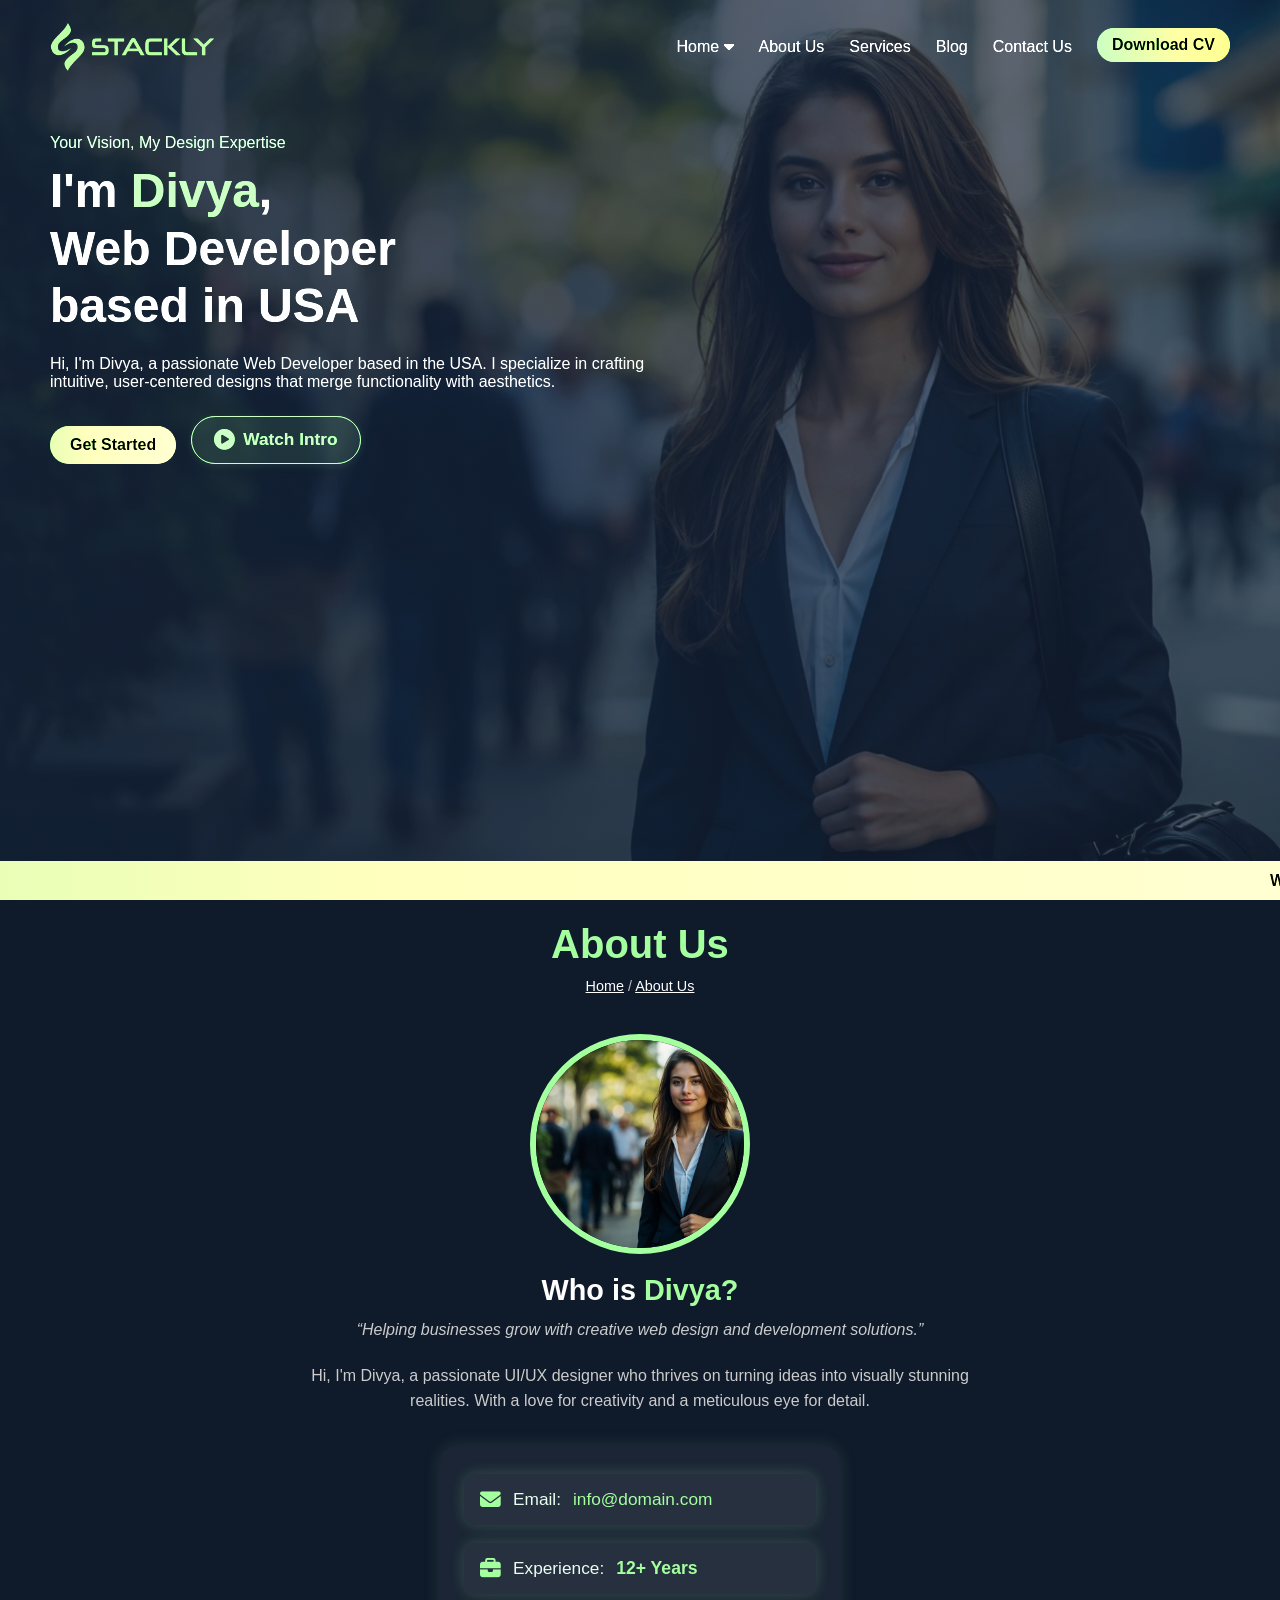
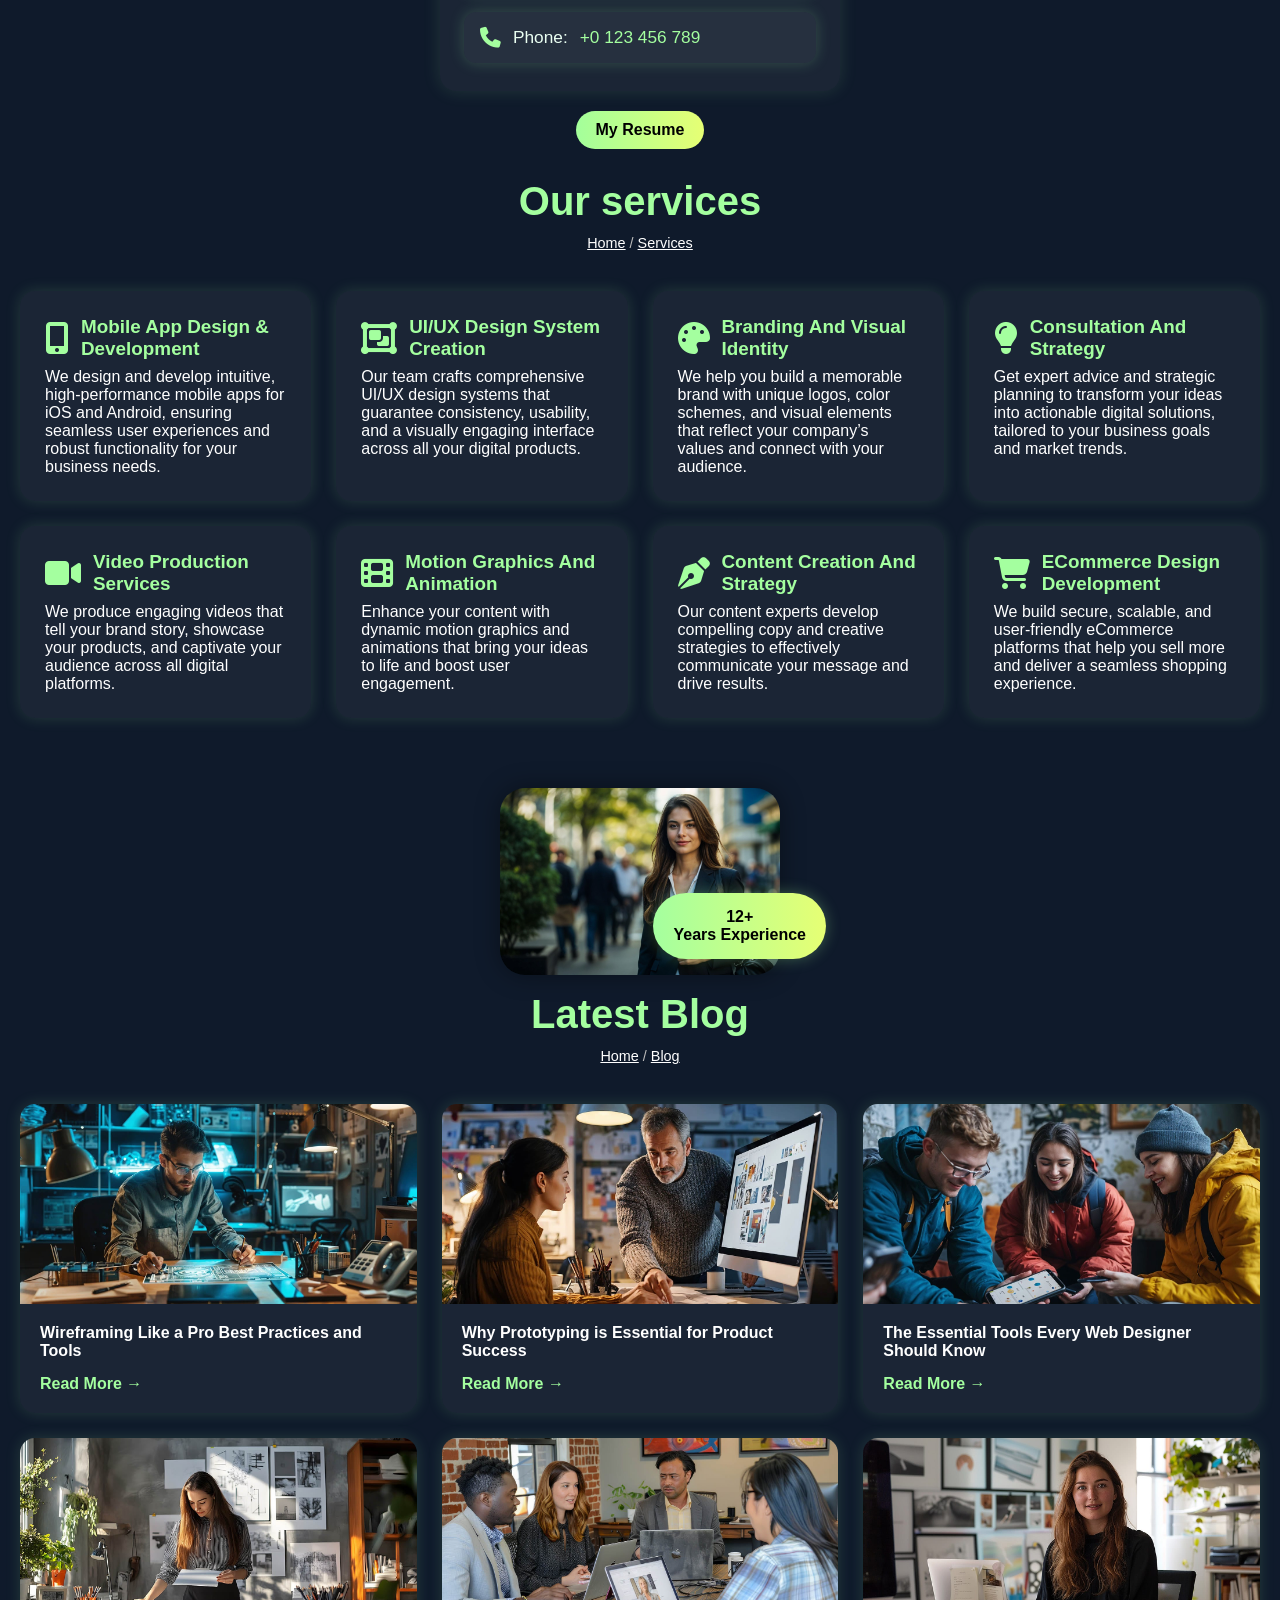
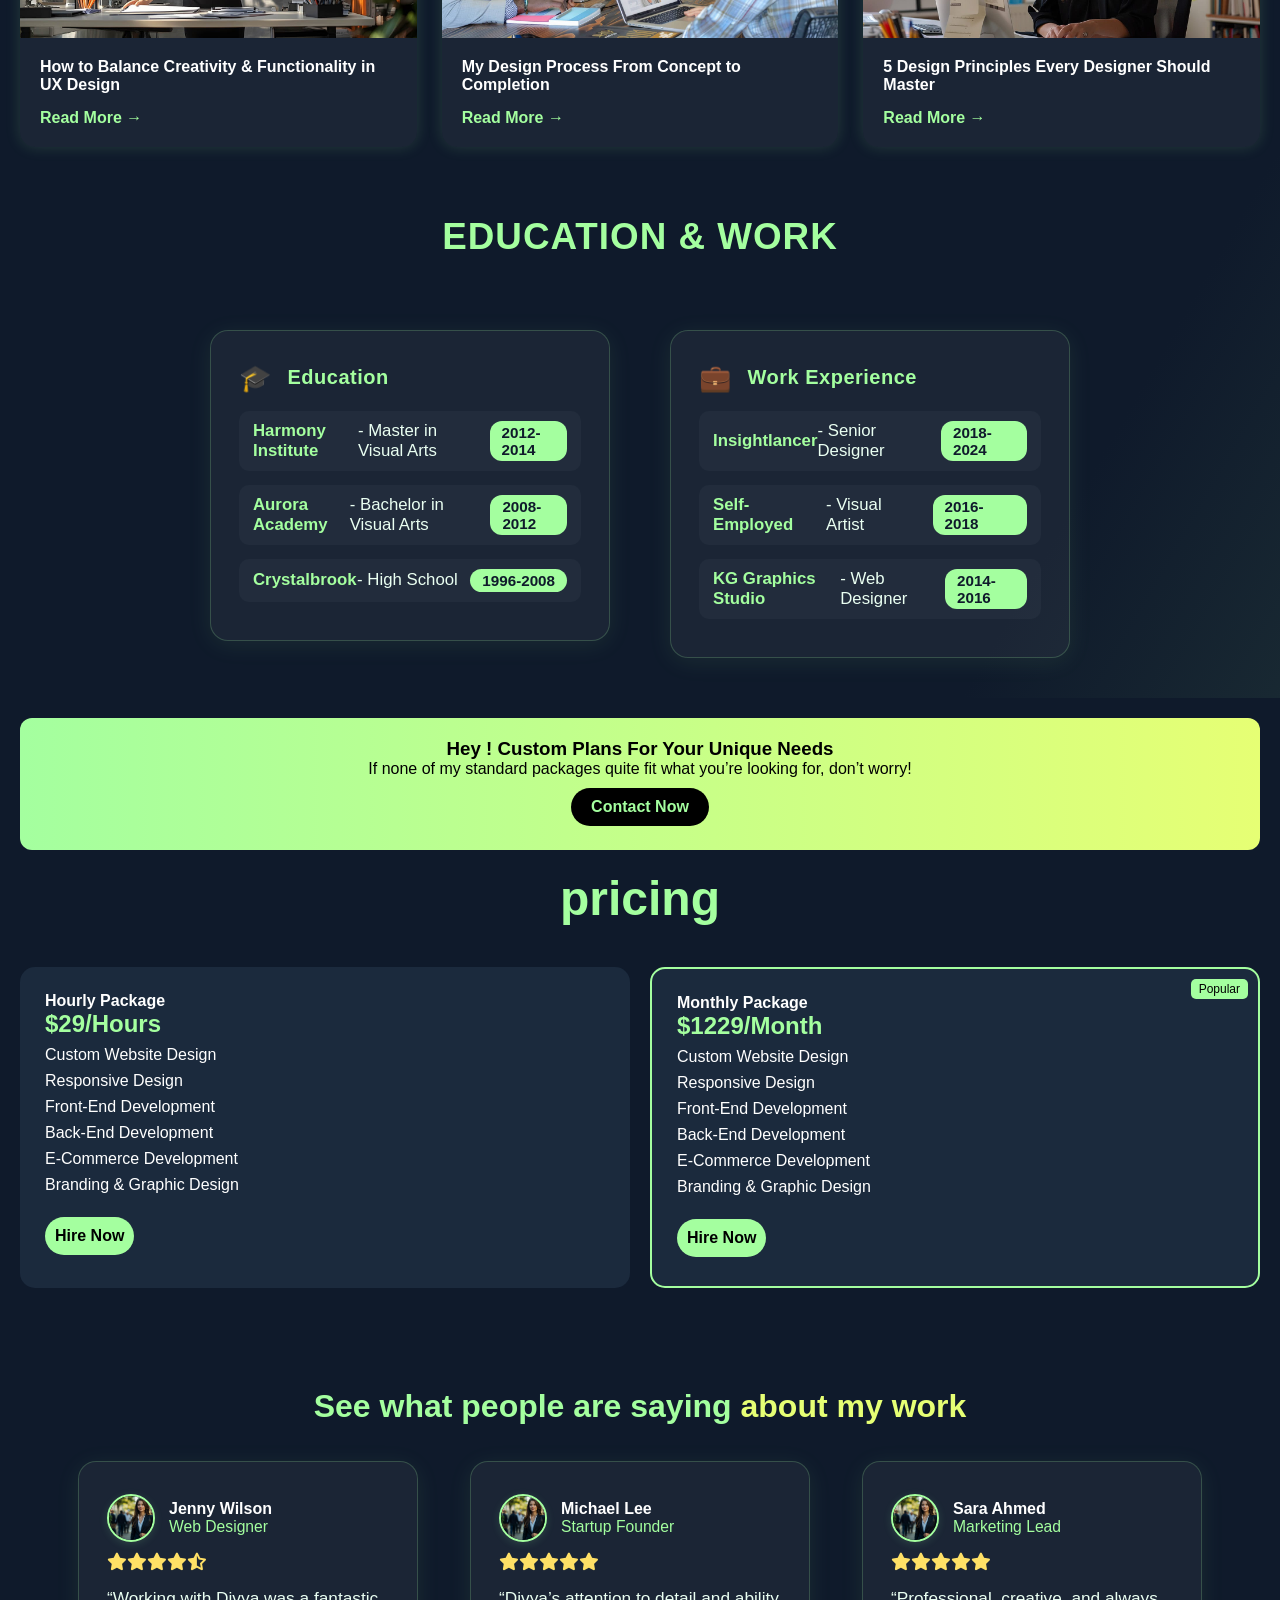
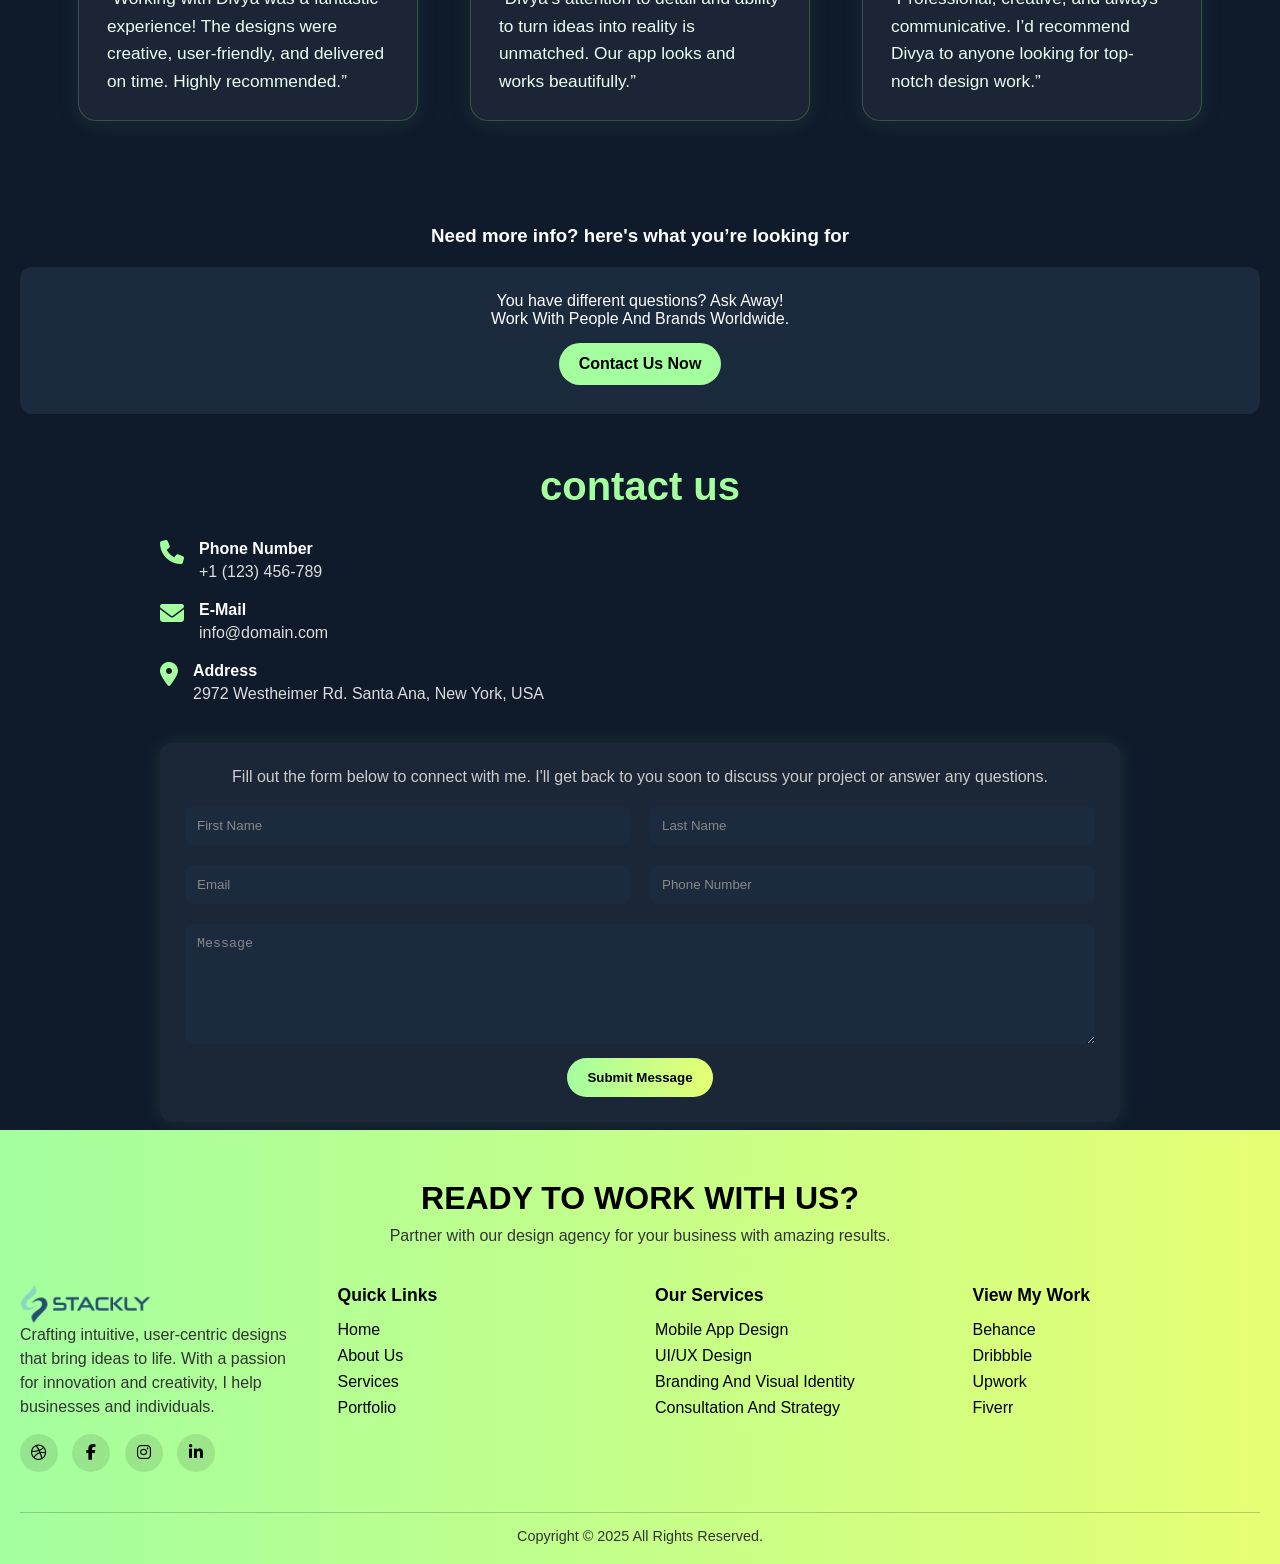
==== commit 05cecc07: "Add files via upload" ====
--- a/index.html
+++ b/index.html
@@ -16,7 +16,7 @@
     <div class="container">
     <nav class="navbar">
       <div class="logo"><a href="index.html" class="logo" style="display:flex;align-items:center;gap:10px;">
-  <img src="image/Stackly Logo Png.png" alt="Stackly Logo" style="height:48px; width:auto; display:block;">
+  <img src="image/Stackly Logo Png.png" alt="Stackly Logo" class="svg-logo" style="height:48px; width:auto; display:block;">
 </a></div>
       <div class="nav-toggle" id="navToggle" aria-label="Toggle navigation" tabindex="0">
         <span></span>
@@ -24,16 +24,21 @@
         <span></span>
       </div>
       <ul class="nav-links" id="navLinks">
-        <li><a href="index.html">Home</a></li>
-        <li><a href="about.html">About Us</a></li>
-        <li><a href="service.html">Services</a></li>
-        <li><a href="blog.html">Blog</a></li>
-        <li style="overflow-x: hidden;"> <a href="contact.html">Contact Us</a></li>
-        
+  <li class="dropdown">
+    <a href="index.html">Home <i class="fas fa-caret-down"></i></a>
+    <ul class="dropdown-menu">
+      <li><a href="index.html">Home</a></li>
+    </ul>
+  </li>
+  <li><a href="about.html">About Us</a></li>
+  <li><a href="service.html">Services</a></li>
+  <li><a href="blog.html">Blog</a></li>
+  <li><a href="contact.html">Contact Us</a></li>
+  <li><a href="404.html" class="btn">Download CV</a></li>
+</ul>
     <!-- Hero Content start -->
-      </ul>
       
-      <li style= " list-style: none;"><a href="404.html" class="btn">Download CV</a></li>
+      
       
       </nav>
     <div class="hero-content">
@@ -45,7 +50,7 @@
         </p>
 <div class="buttons">
   <a href="404.html" class="btn">Get Started</a>
-  <a href="404.html" class="watch-btn" target="_blank">
+  <a href="404.html" class="watch-btn" >
     <i class="fas fa-play-circle"></i> Watch Intro
   </a>
 </div>
@@ -290,7 +295,7 @@
     <div class="custom-box">
       <h3>Hey ! Custom Plans For Your Unique Needs</h3>
       <p>If none of my standard packages quite fit what you’re looking for, don’t worry!</p>
-      <a href="#" class="btn">Contact Now</a>
+      <a href="404.html" class="btn">Contact Now</a>
     </div>
   </section>
 
@@ -387,7 +392,7 @@
     <h3>Need more info? here's what <span>you’re looking for</span></h3>
     <div class="faq-box">
       <p>You have different questions? Ask Away!<br>Work With People And Brands Worldwide.</p>
-      <a href="#" class="btn">Contact Us Now</a>
+      <a href="404.html" class="btn">Contact Us Now</a>
     </div>
   </section>
 
--- a/style.css
+++ b/style.css
@@ -78,7 +78,67 @@
 }
 
 
-
+.svg-logo {
+  filter: brightness(0) saturate(100%) invert(77%) sepia(13%) saturate(1170%) hue-rotate(63deg) brightness(104%) contrast(101%);
+}
+/* Dropdown styles */
+.nav-links .dropdown {
+  position: relative;
+}
+.nav-links .dropdown-menu {
+  display: none;
+  position: absolute;
+  left: 0;
+  top: 100%;
+  background: rgba(39, 4, 72, 0.98);
+  min-width: 160px;
+  border-radius: 0 0 10px 10px;
+  box-shadow: 0 8px 32px rgba(31,38,135,0.18);
+  z-index: 1001;
+  padding: 0;
+}
+.nav-links .dropdown-menu li {
+  width: 100%;
+  padding: 0;
+  border-bottom: 1px solid rgba(255,255,255,0.07);
+}
+.nav-links .dropdown-menu li:last-child {
+  border-bottom: none;
+}
+.nav-links .dropdown-menu a {
+  display: block;
+  padding: 12px 24px;
+  color: #fff;
+  background: none;
+  font-size: 1rem;
+  text-align: left;
+  transition: background 0.2s;
+}
+.nav-links .dropdown-menu a:hover {
+  background: #a4ff9f;
+  color: #212121;
+}
+.nav-links .dropdown:hover > .dropdown-menu {
+  display: block;
+}
+
+/* Show dropdown on click for mobile */
+@media (max-width: 900px) {
+  .nav-links .dropdown-menu {
+    position: static;
+    box-shadow: none;
+    background: rgba(39, 4, 72, 0.98);
+    min-width: 100%;
+    border-radius: 0;
+  }
+  .nav-links .dropdown.open > .dropdown-menu {
+    display: block;
+  }
+  .nav-links .dropdown > a i {
+    float: right;
+    margin-left: 8px;
+  }
+}
 
 /* Responsive Navbar Styles */
     .navbar {
@@ -158,16 +218,7 @@
         font-size: 1rem;
       }
     }
-    /* Hamburger animation */
-    .nav-toggle.active span:nth-child(1) {
-      transform: translateY(9px) rotate(45deg);
-    }
-    .nav-toggle.active span:nth-child(2) {
-      opacity: 0;
-    }
-    .nav-toggle.active span:nth-child(3) {
-      transform: translateY(-9px) rotate(-45deg);
-    }
+    
 
 .hero-content {
   
@@ -404,19 +455,8 @@
 }
 
 /* Animated Underline on nav-links hover */
-.nav-links a::after {
-  content: '';
-  display: block;
-  width: 0;
-  height: 2px;
-  background: linear-gradient(90deg, #a4ff9f, #61379c);
-  transition: width 0.4s cubic-bezier(.68,-0.55,.27,1.55);
-  margin-top: 3px;
-  border-radius: 2px;
-}
-.nav-links a:hover::after {
-  width: 100%;
-}
+
+
 
 /* Hero Content Fade-in with Delay */
 .hero-content > .text > * {
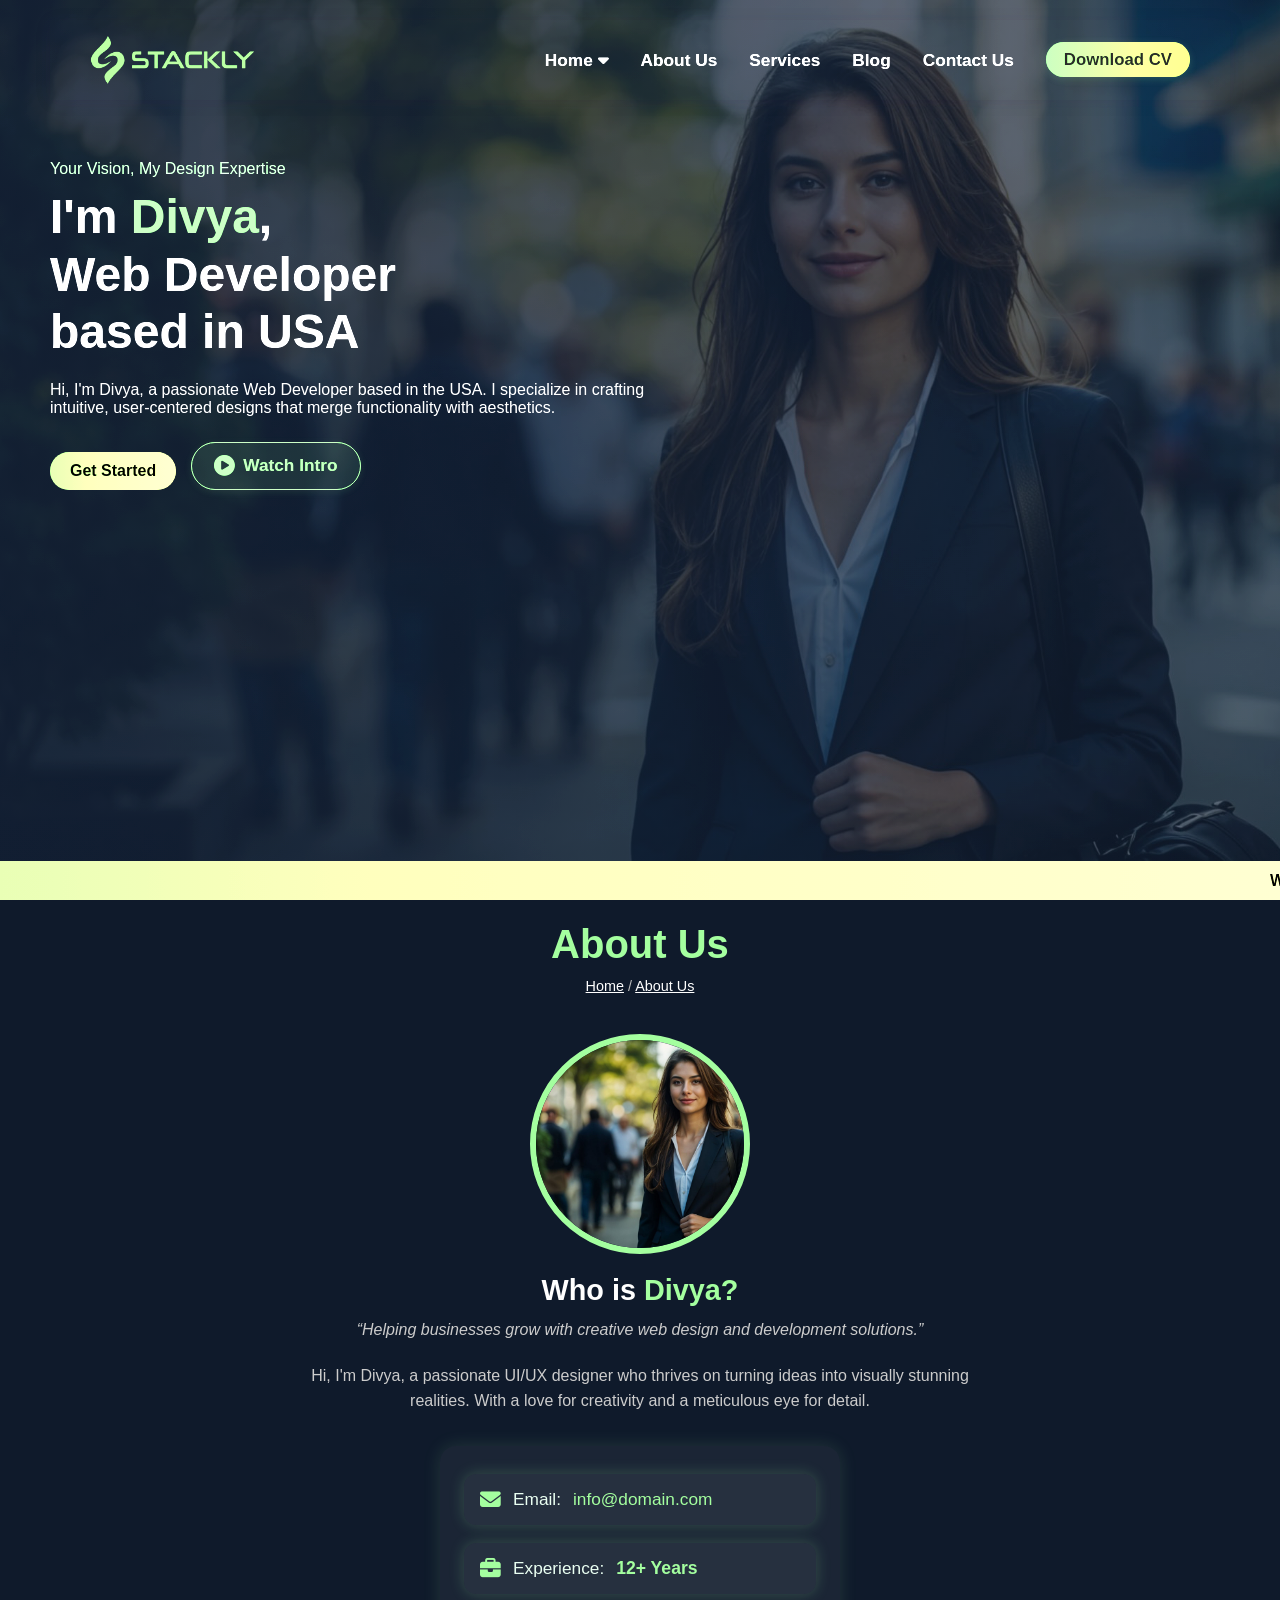
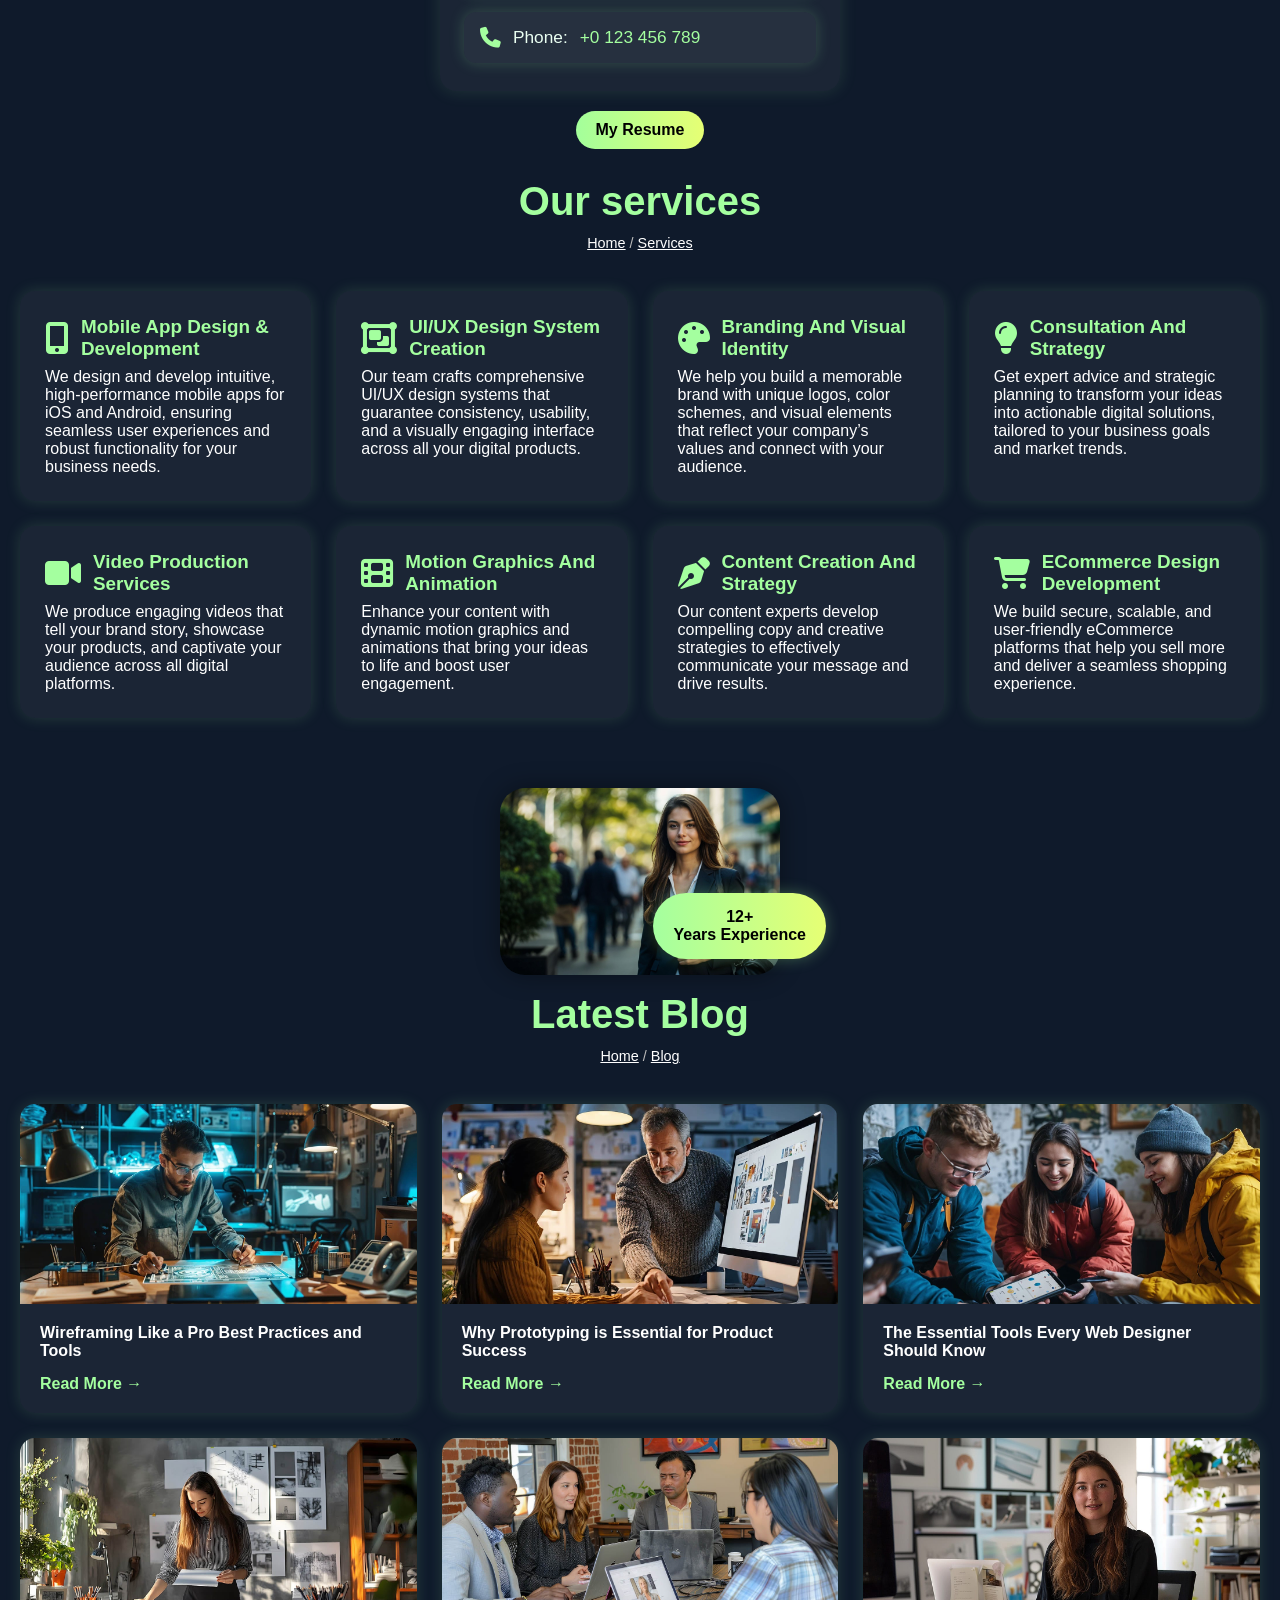
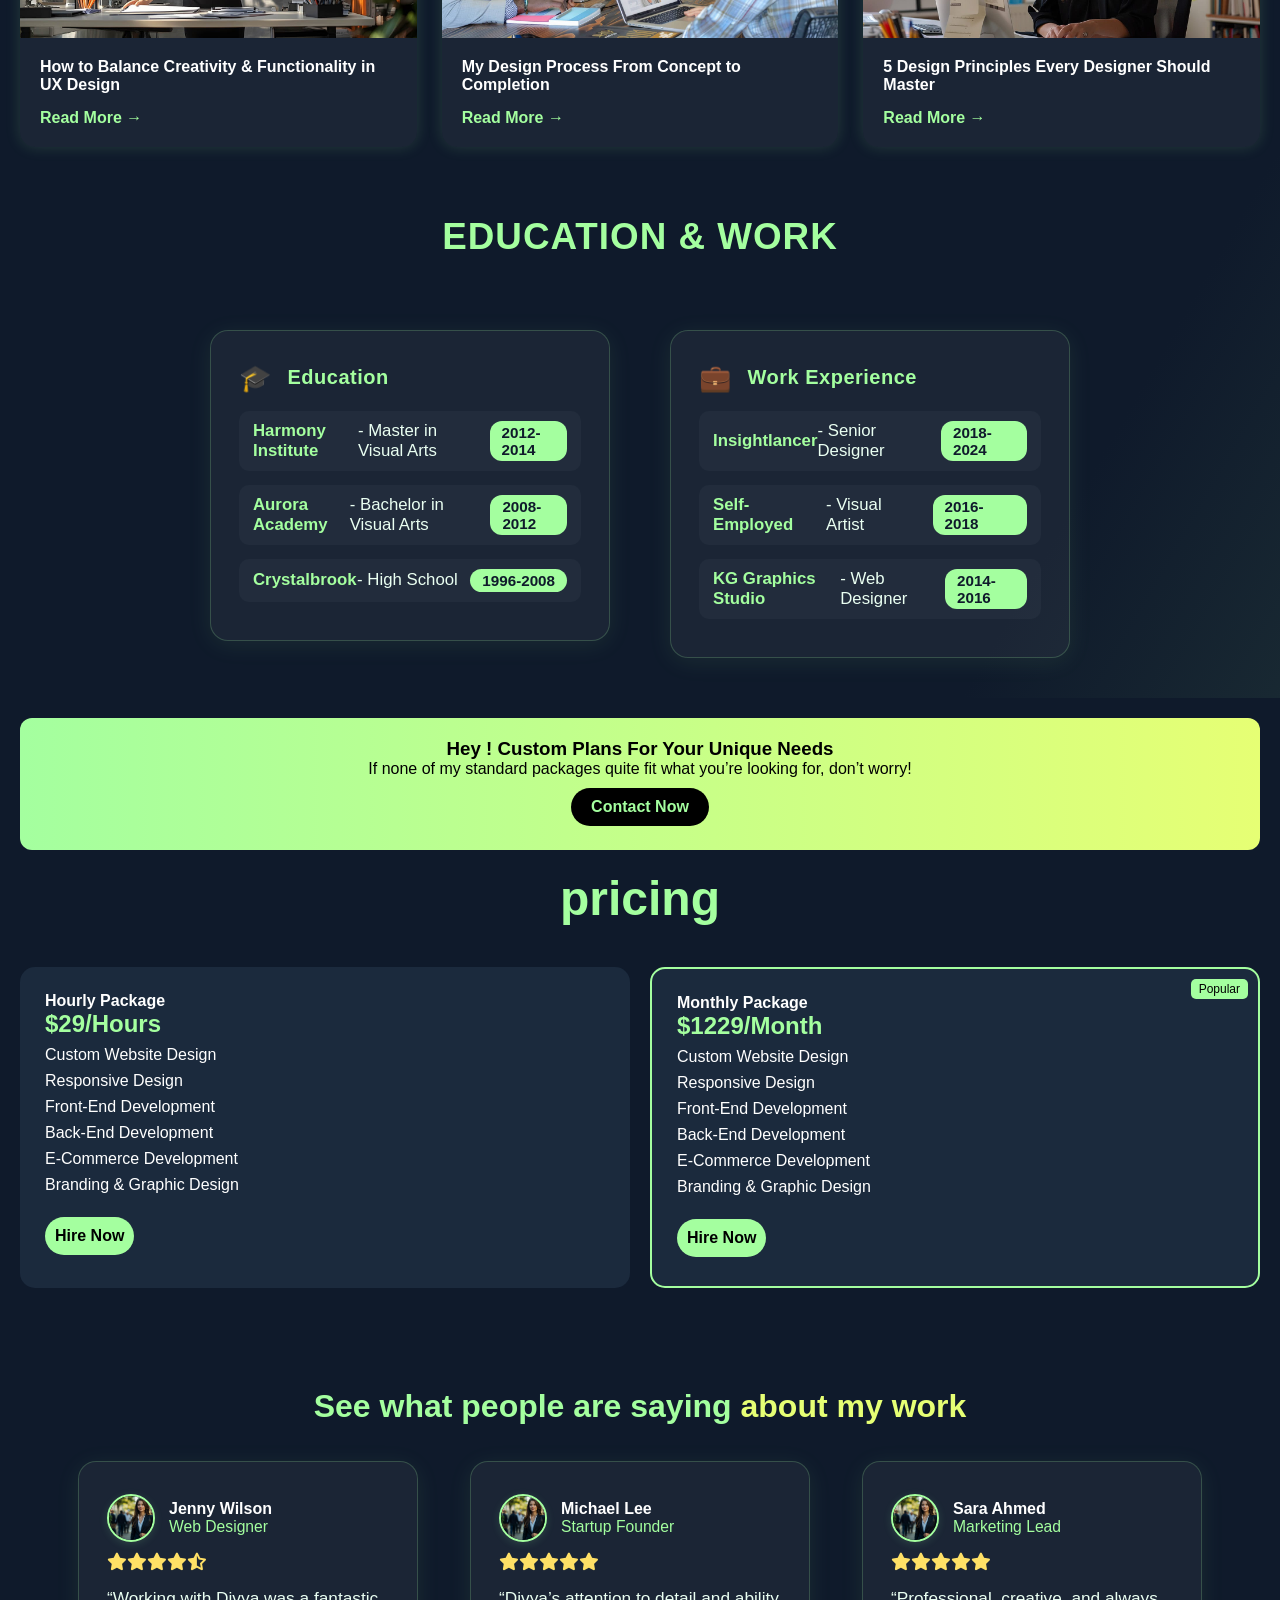
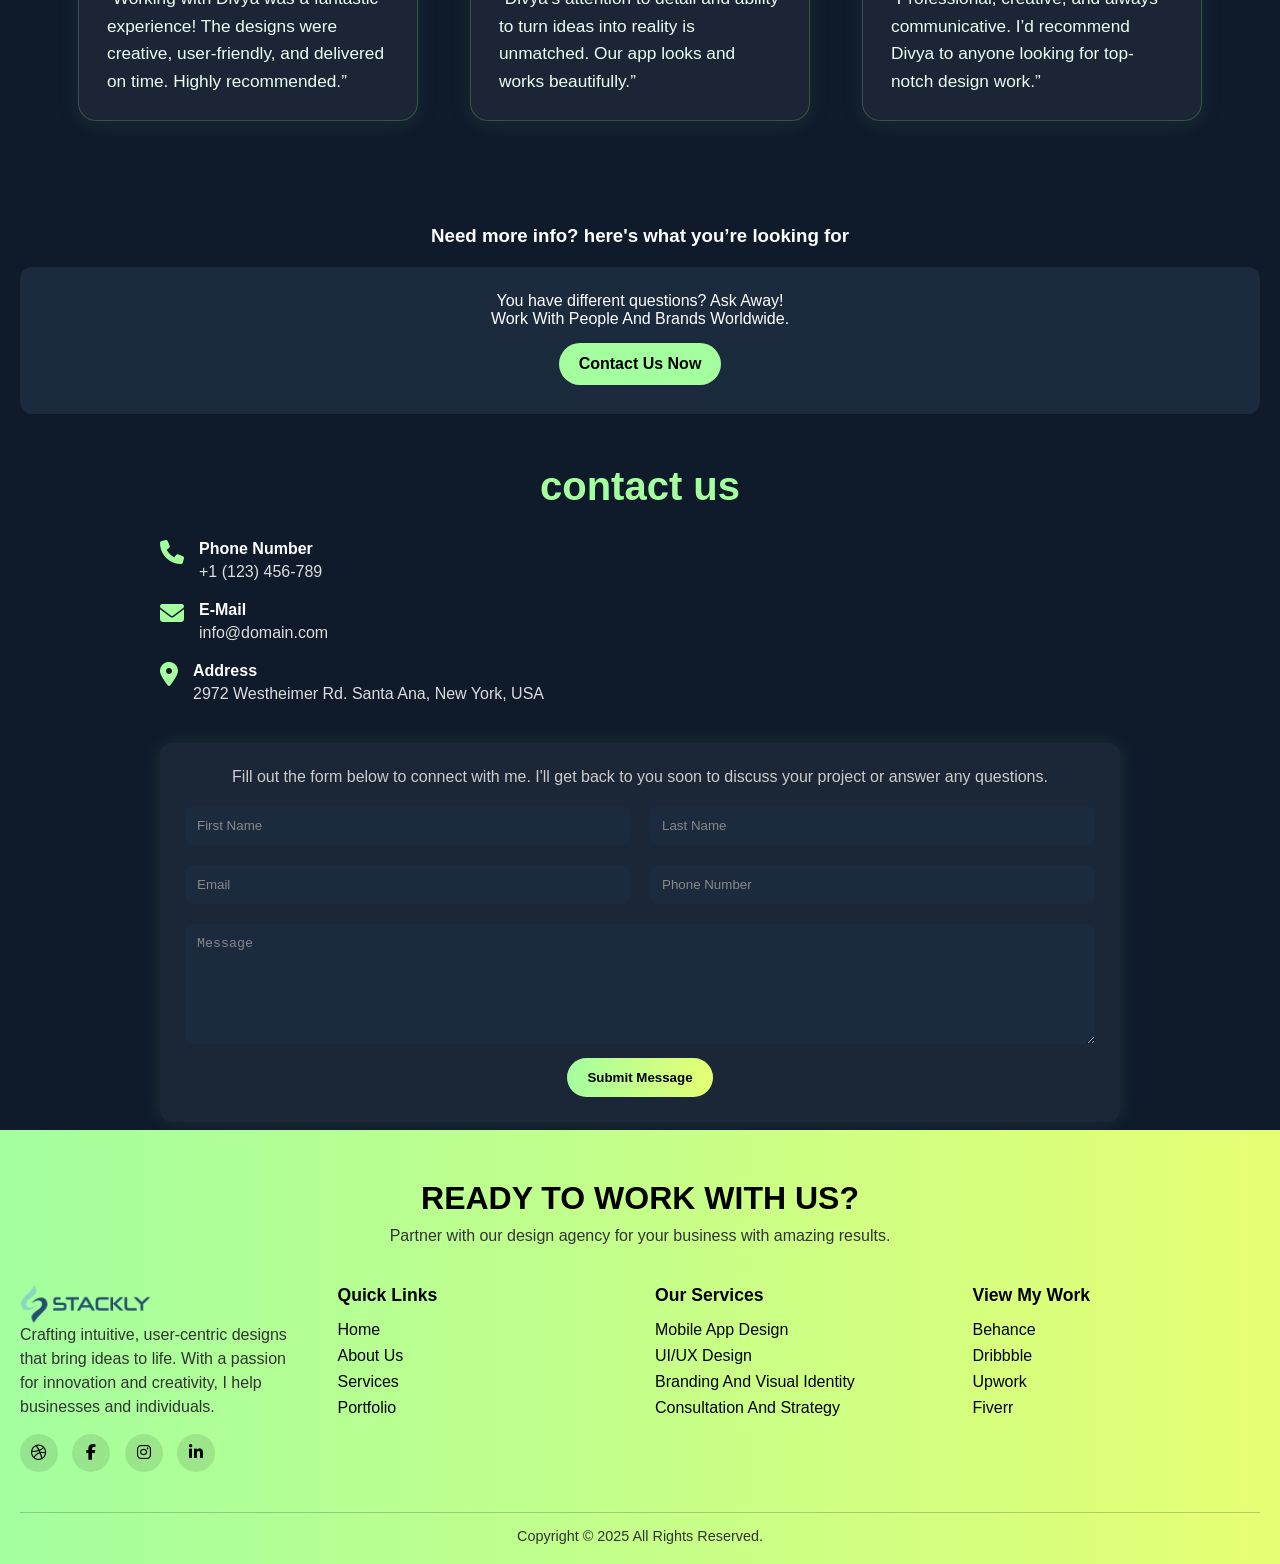
==== commit ac865f23: "Add files via upload" ====
--- a/index.html
+++ b/index.html
@@ -23,19 +23,22 @@
         <span></span>
         <span></span>
       </div>
-      <ul class="nav-links" id="navLinks">
+     <ul class="nav-links" id="navLinks">
   <li class="dropdown">
     <a href="index.html">Home <i class="fas fa-caret-down"></i></a>
     <ul class="dropdown-menu">
-      <li><a href="index.html">Home</a></li>
+      
+      <li><a href="2home page/index.html">Home Page 1</a></li>
     </ul>
   </li>
   <li><a href="about.html">About Us</a></li>
   <li><a href="service.html">Services</a></li>
   <li><a href="blog.html">Blog</a></li>
-  <li><a href="contact.html">Contact Us</a></li>
-  <li><a href="404.html" class="btn">Download CV</a></li>
+  <li style="overflow: hidden;"><a href="contact.html">Contact Us</a></li>
+   <li style="list-style: none;"><a href="404.html" class="btn">Download CV</a></li>
 </ul>
+     
+    
     <!-- Hero Content start -->
       
       
@@ -313,7 +316,7 @@
         <li>E-Commerce Development</li>
         <li>Branding & Graphic Design</li>
       </ul>
-      <a href="#" class="btn">Hire Now</a>
+      <a href="contact.html" class="btn">Hire Now</a>
     </div>
 
     <div class="price-card popular">
@@ -328,7 +331,7 @@
         <li>E-Commerce Development</li>
         <li>Branding & Graphic Design</li>
       </ul>
-      <a href="#" class="btn">Hire Now</a>
+      <a href="contact.html" class="btn">Hire Now</a>
     </div>
   </section>
 
@@ -449,6 +452,9 @@
       <textarea placeholder="Message" required></textarea>
 
       <br>
+      <div id="form-success" style="display:none; color:#a4ff9f; font-weight:bold; margin-bottom:12px; text-align:center;">
+  Message sent successfully!
+</div>
       <button type="submit" class="btn-submit">Submit Message</button>
     </form>
   </section>
@@ -474,10 +480,10 @@
           With a passion for innovation and creativity, I help businesses and individuals.
         </p>
         <div class="social-icons">
-          <a href="#"><i class="fab fa-dribbble"></i></a>
-          <a href="#"><i class="fab fa-facebook-f"></i></a>
-          <a href="#"><i class="fab fa-instagram"></i></a>
-          <a href="#"><i class="fab fa-linkedin-in"></i></a>
+          <a href="404.html"><i class="fab fa-dribbble"></i></a>
+          <a href="404.html"><i class="fab fa-facebook-f"></i></a>
+          <a href="404.html"><i class="fab fa-instagram"></i></a>
+          <a href="404.html"><i class="fab fa-linkedin-in"></i></a>
         </div>
       </div>
 
@@ -524,6 +530,7 @@
   <script src="js/navbar.js"></script>
   <script src="js/experienceCounter.js"></script>
   <script src="js/scrol.js"></script>
+  <script src="js/main.js"> </script>
 
   <script src="https://unpkg.com/aos@2.3.4/dist/aos.js"></script>
 <script>
@@ -531,6 +538,18 @@
     duration: 1000,
     once: true  
 })
+
+
+  // Dropdown toggle for mobile
+  document.querySelectorAll('.nav-links .dropdown > a').forEach(link => {
+    link.addEventListener('click', function(e) {
+      if (window.innerWidth <= 900) {
+        e.preventDefault();
+        this.parentElement.classList.toggle('open');
+      }
+    });
+  });
+
 </script>
 </body>
 </html>
--- a/style.css
+++ b/style.css
@@ -25,63 +25,79 @@
   padding: 20px 50px;
 
 }
+
+/* --- Navbar --- */
 .navbar {
   display: flex;
+  align-items: center;
   justify-content: space-between;
-  align-items: center;
   
-}
-.logo {
-  font-size: 1.8rem;
-  font-weight: bold;
-  color: #9effd8;
-  animation: slideLeft 1s ease-out;
+  padding: 1rem 2.5rem;
+  position: sticky;
+  top: 0;
+  z-index: 1000;
+  box-shadow: 0 2px 16px rgba(39,4,72,0.08);
+}
+.logo img {
+  height: 48px;
+  width: auto;
+  display: block;
+}
+.nav-toggle {
+  display: none;
+  flex-direction: column;
+  justify-content: center;
+  width: 40px;
+  height: 40px;
+  cursor: pointer;
+  z-index: 1100;
+  margin-left: 1.5rem;
+}
+.nav-toggle span {
+  height: 4px;
+  width: 28px;
+  background: #a4ff9f;
+  margin: 5px 0;
+  border-radius: 2px;
+  transition: 0.3s;
+  display: block;
 }
 .nav-links {
   display: flex;
-  gap: 25px;
+  gap: 2rem;
   list-style: none;
   align-items: center;
-  overflow-y: auto;
-  flex-wrap: wrap;
+  margin: 0;
+  padding: 0;
 }
 .nav-links a {
   color: #fff;
   text-decoration: none;
-  font-weight: 500;
+  font-weight: 600;
+  font-size: 1.08rem;
+  transition: color 0.2s;
   position: relative;
-  transition: color 0.3s;
-  overflow-x: auto;
-  flex-wrap: wrap;
-}
-.nav-links a:hover {
-  color: #aaffd1;
+}
+.nav-links a:hover,
+.nav-links .btn:hover {
+  color: #a4ff9f;
 }
 .nav-links .btn {
   background: linear-gradient(90deg, #a3ff9b, #e6ff74);
-  padding: 8px 15px;
+  color: #212121;
+  font-weight: bold;
   border-radius: 20px;
-  color: #000;
-  font-weight: bold;
-  white-space: nowrap;
-  max-width: 100%;
-  box-sizing: border-box;
-  display: inline-block;
-  margin: 8px 0;
+  padding: 8px 18px;
   text-align: center;
- 
+  transition: background 0.2s, color 0.2s;
+  box-shadow: 0 2px 8px rgba(164,255,159,0.13);
+  border: none;
+  font-size: 1.05rem;
 }
 .nav-links .btn:hover {
-  transform: none;
-  overflow-x: hidden;
-  flex-wrap: wrap;
-}
-
-
-.svg-logo {
-  filter: brightness(0) saturate(100%) invert(77%) sepia(13%) saturate(1170%) hue-rotate(63deg) brightness(104%) contrast(101%);
-}
-/* Dropdown styles */
+  background: #a4ff9f;
+  color: #212121;
+}
 .nav-links .dropdown {
   position: relative;
 }
@@ -90,7 +106,7 @@
   position: absolute;
   left: 0;
   top: 100%;
-  background: rgba(39, 4, 72, 0.98);
+  list-style: none;
   min-width: 160px;
   border-radius: 0 0 10px 10px;
   box-shadow: 0 8px 32px rgba(31,38,135,0.18);
@@ -114,20 +130,63 @@
   text-align: left;
   transition: background 0.2s;
 }
-.nav-links .dropdown-menu a:hover {
-  background: #a4ff9f;
-  color: #212121;
-}
-.nav-links .dropdown:hover > .dropdown-menu {
+
+
+.nav-links .dropdown:hover .dropdown-menu,
+.nav-links .dropdown:focus-within .dropdown-menu {
   display: block;
 }
-
-/* Show dropdown on click for mobile */
+.svg-logo {
+  filter: brightness(0) saturate(100%) invert(77%) sepia(13%) saturate(1170%) hue-rotate(63deg) brightness(104%) contrast(101%);
+}
+
+/* Mobile Navbar */
 @media (max-width: 900px) {
+  .navbar {
+    flex-direction: column;
+    align-items: flex-start;
+    padding: 1rem 1rem;
+  }
+  .nav-toggle {
+    display: flex;
+    position: absolute;
+    right: 18px;
+    top: 14px;
+  }
+  .nav-links {
+    flex-direction: column;
+    gap: 0;
+    position: absolute;
+    top: 60px;
+    left: 0;
+    width: 100%;
+    background: #0f1a2b;
+    border-radius: 0 0 12px 12px;
+    box-shadow: 0 8px 32px rgba(31,38,135,0.18);
+    max-height: 0;
+    overflow: hidden;
+    transition: max-height 0.35s cubic-bezier(.68,-0.55,.27,1.55), padding 0.3s;
+    padding: 0;
+    z-index: 1000;
+  }
+  .nav-links.open {
+    max-height: 500px;
+    padding: 10px 0 15px 0;
+  }
+  .nav-links li {
+    margin: 0;
+    padding: 12px 24px;
+    width: 100%;
+    text-align: left;
+    border-bottom: 1px solid rgba(255,255,255,0.07);
+  }
+  .nav-links li:last-child {
+    border-bottom: none;
+  }
   .nav-links .dropdown-menu {
     position: static;
     box-shadow: none;
-    background: rgba(39, 4, 72, 0.98);
+    
     min-width: 100%;
     border-radius: 0;
   }
@@ -138,87 +197,7 @@
     float: right;
     margin-left: 8px;
   }
-}
-
-/* Responsive Navbar Styles */
-    .navbar {
-      position: relative;
-    }
-    .nav-toggle {
-      display: none;
-      flex-direction: column;
-      justify-content: center;
-      width: 40px;
-      height: 40px;
-      cursor: pointer;
-      z-index: 1001;
-    }
-    .nav-toggle span {
-      height: 4px;
-      width: 28px;
-      background: #a4ff9f;
-      margin: 5px 0;
-      border-radius: 2px;
-      transition: 0.3s;
-      display: block;
-    }
-    @media (max-width: 900px) {
-      .container {
-        padding: 20px 15px;
-      }
-      .navbar {
-        flex-direction: column;
-        align-items: flex-start;
-      }
-      .nav-links {
-        flex-direction: column;
-        gap: 0;
-        position: absolute;
-        top: 60px;
-        left: 0;
-        width: 100%;
-        background: rgba(15, 26, 43, 0.98);
-        border-radius: 0 0 12px 12px;
-        box-shadow: 0 8px 32px rgba(31,38,135,0.18);
-        max-height: 0;
-        overflow: hidden;
-        transition: max-height 0.35s cubic-bezier(.68,-0.55,.27,1.55);
-        z-index: 1000;
-      }
-      .nav-links.open {
-        max-height: 500px;
-        padding: 10px 0 15px 0;
-      }
-      .nav-links li {
-        margin: 0;
-        padding: 12px 24px;
-        width: 100%;
-        text-align: left;
-        border-bottom: 1px solid rgba(255,255,255,0.07);
-      }
-      .nav-links li:last-child {
-        border-bottom: none;
-      }
-      .nav-toggle {
-        display: flex;
-        position: absolute;
-        right: 10px;
-        top: 10px;
-      }
-    }
-    @media (max-width: 600px) {
-      .logo {
-        font-size: 1.2rem;
-      }
-      .hero-content {
-        padding-top: 30px;
-      }
-      .nav-links li {
-        padding: 10px 16px;
-        font-size: 1rem;
-      }
-    }
-    
+}    
 
 .hero-content {
   
@@ -454,7 +433,7 @@
   animation: pulse 2s infinite, gradientBorder 3s infinite;
 }
 
-/* Animated Underline on nav-links hover */
+
 
 
 
